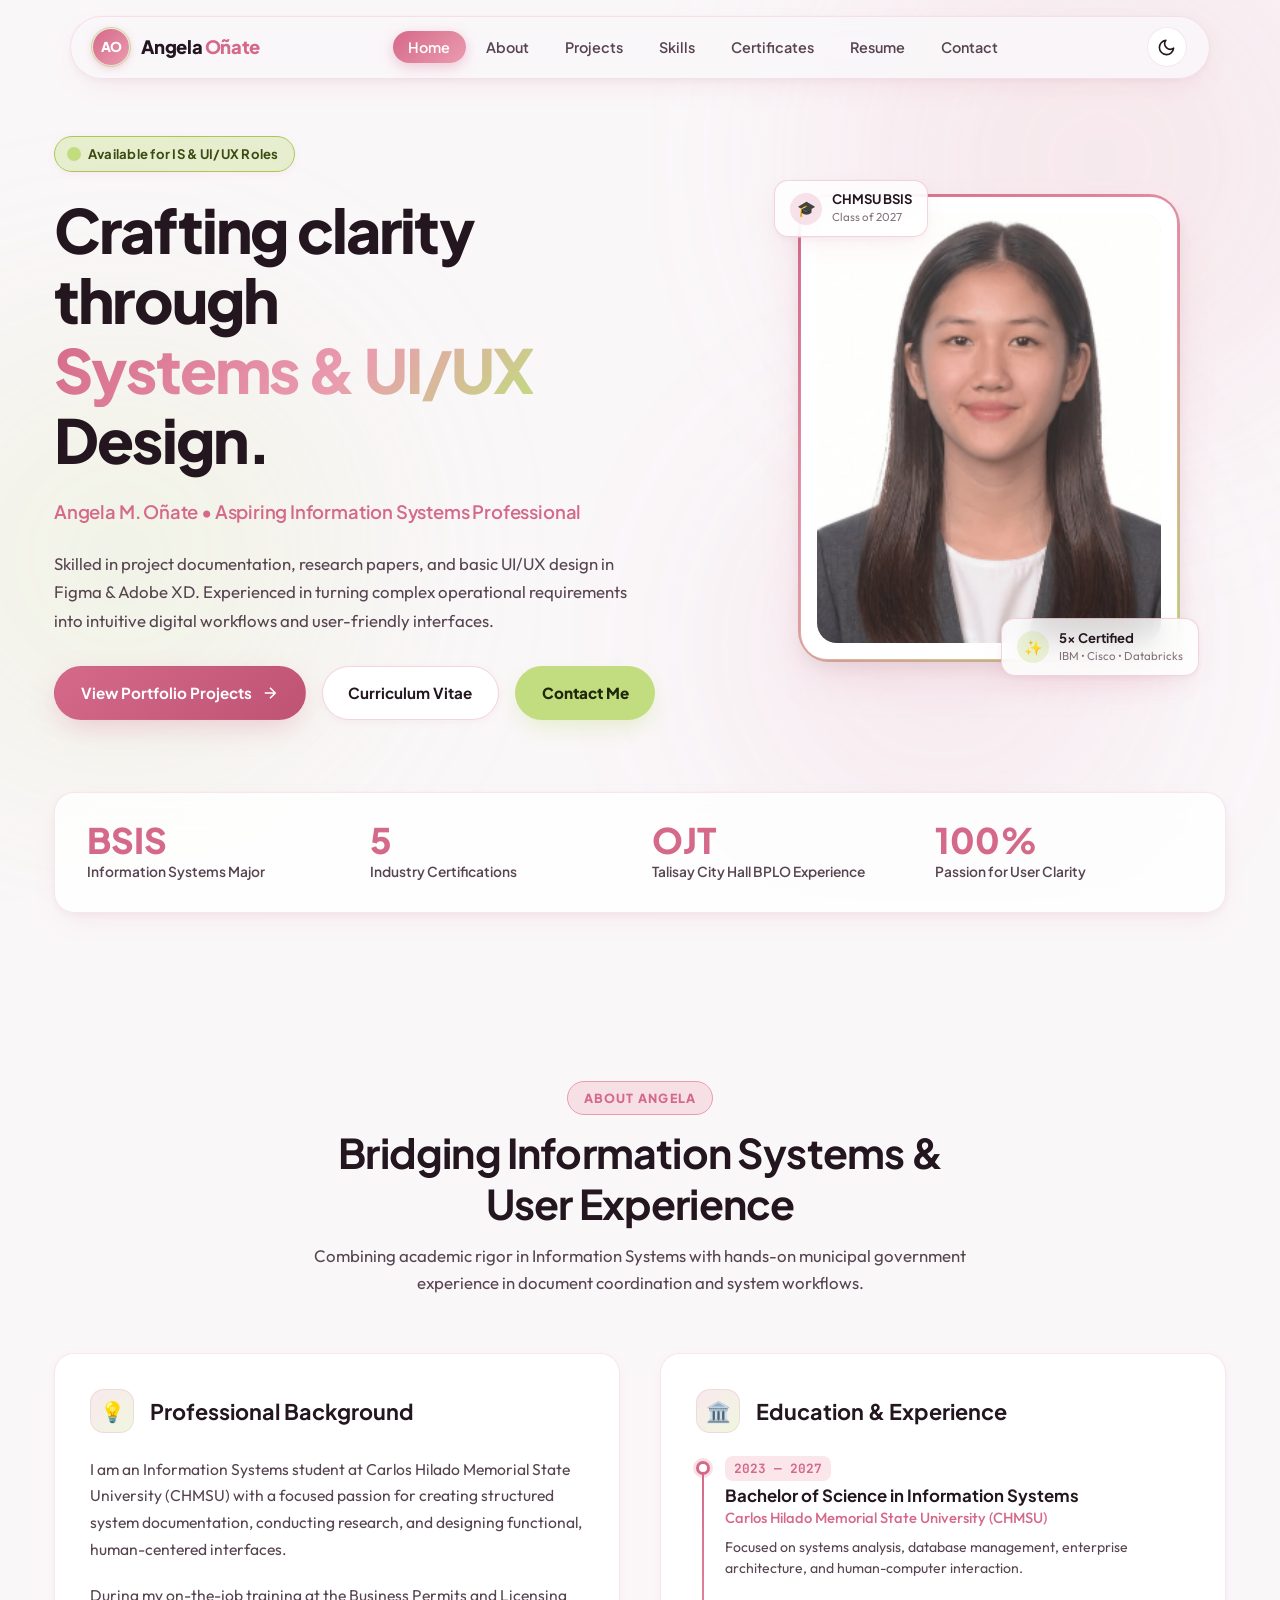
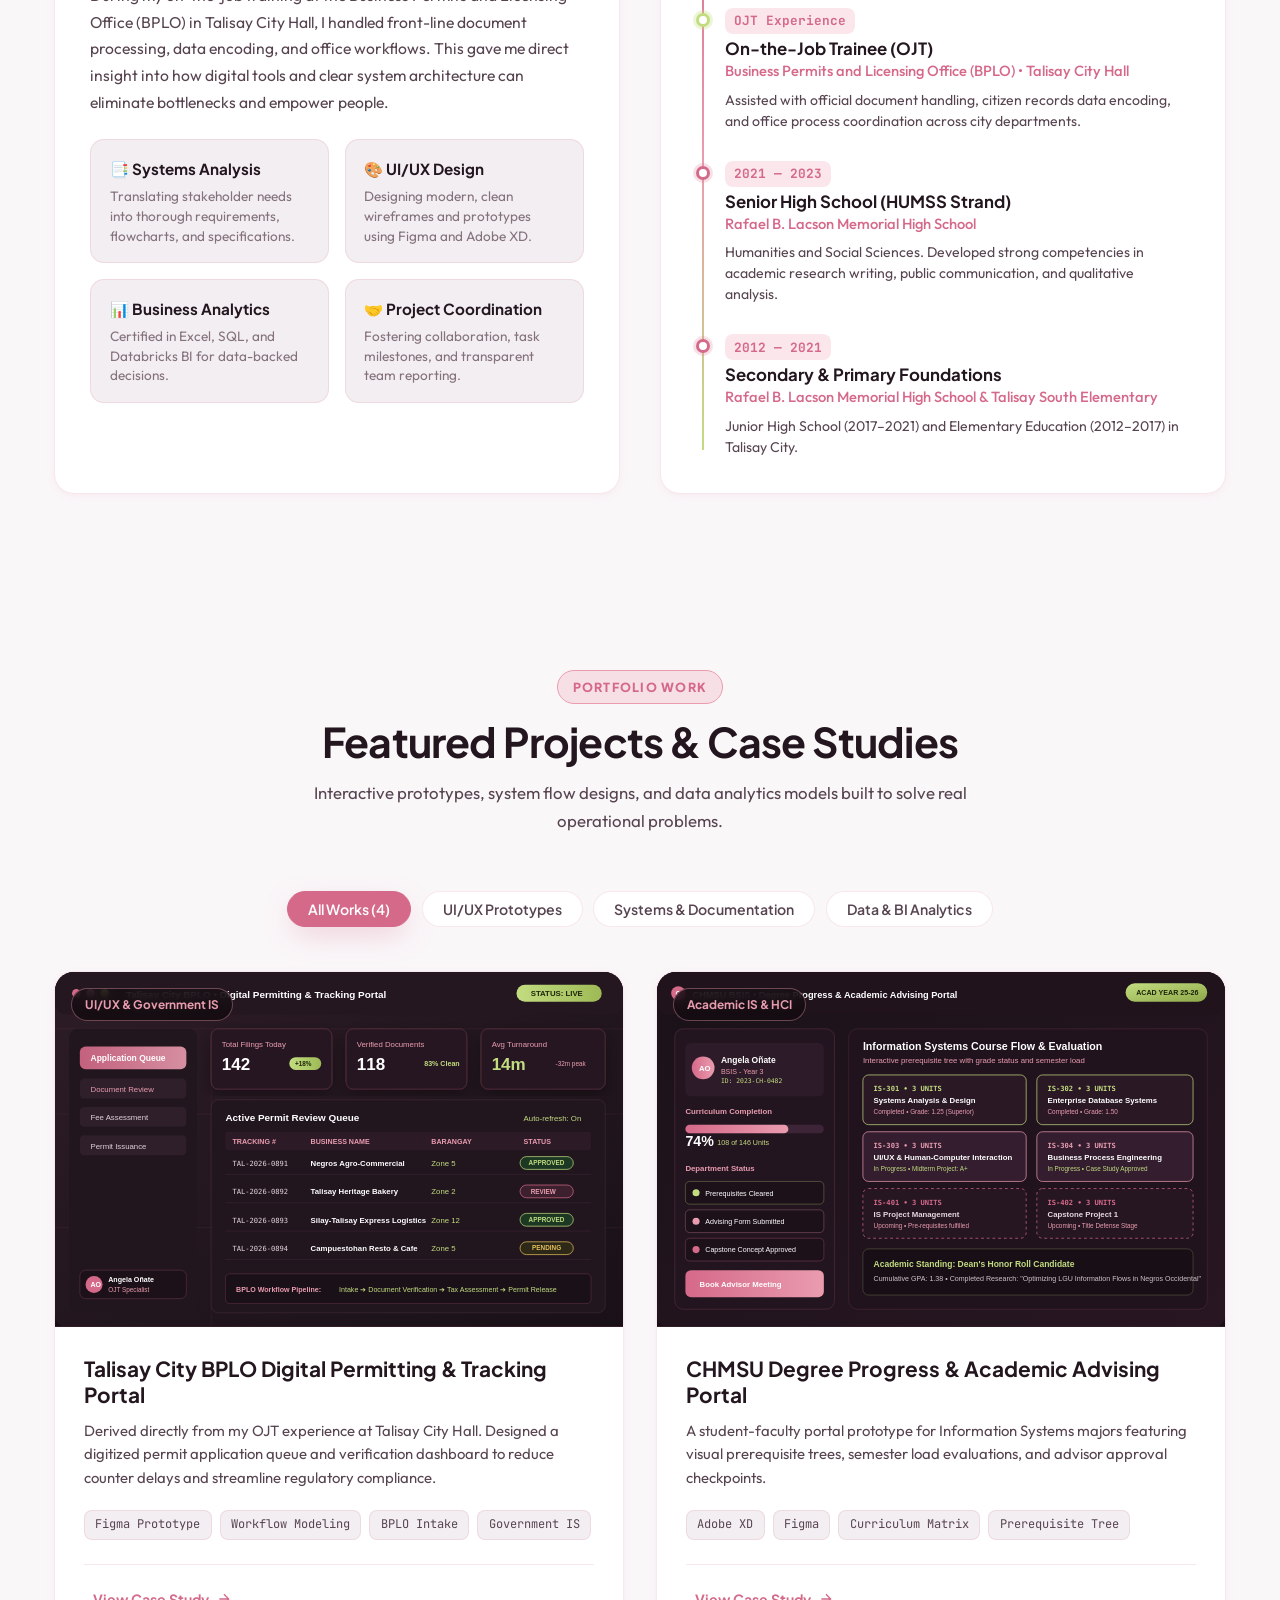
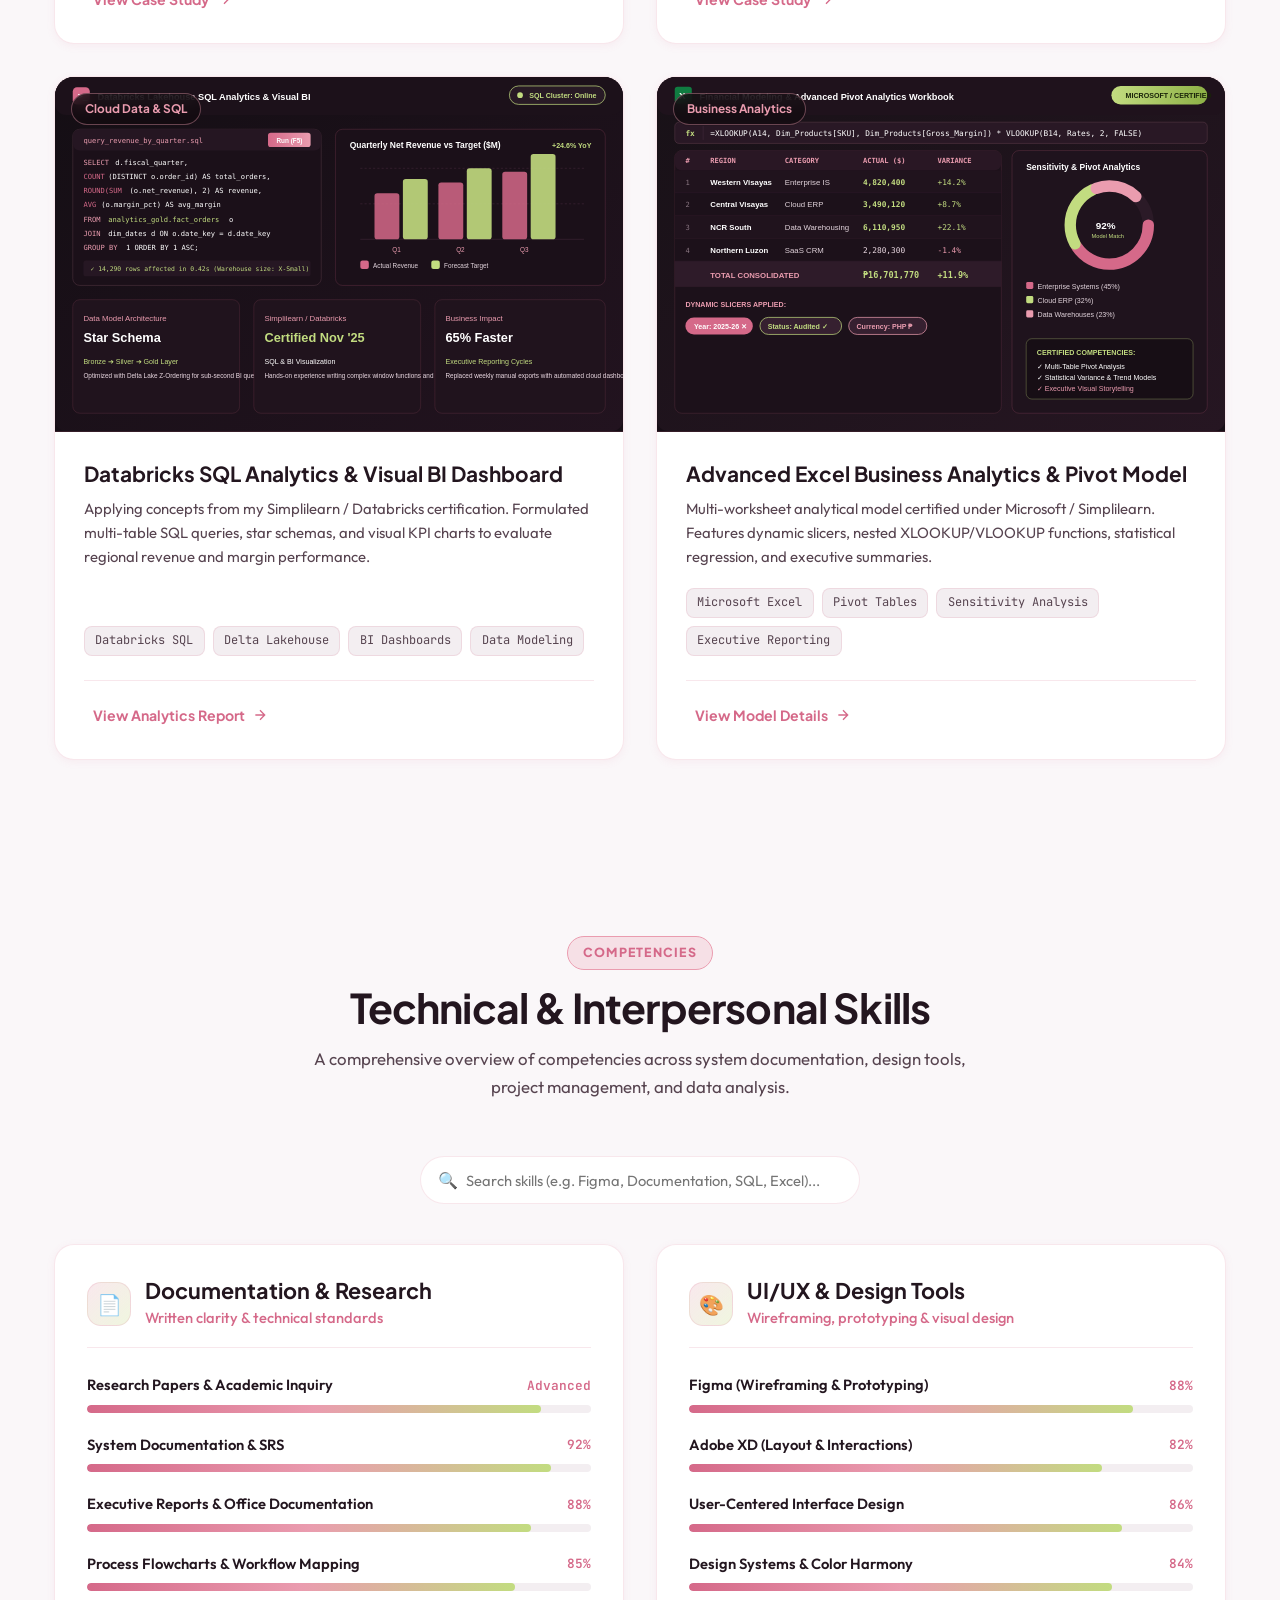
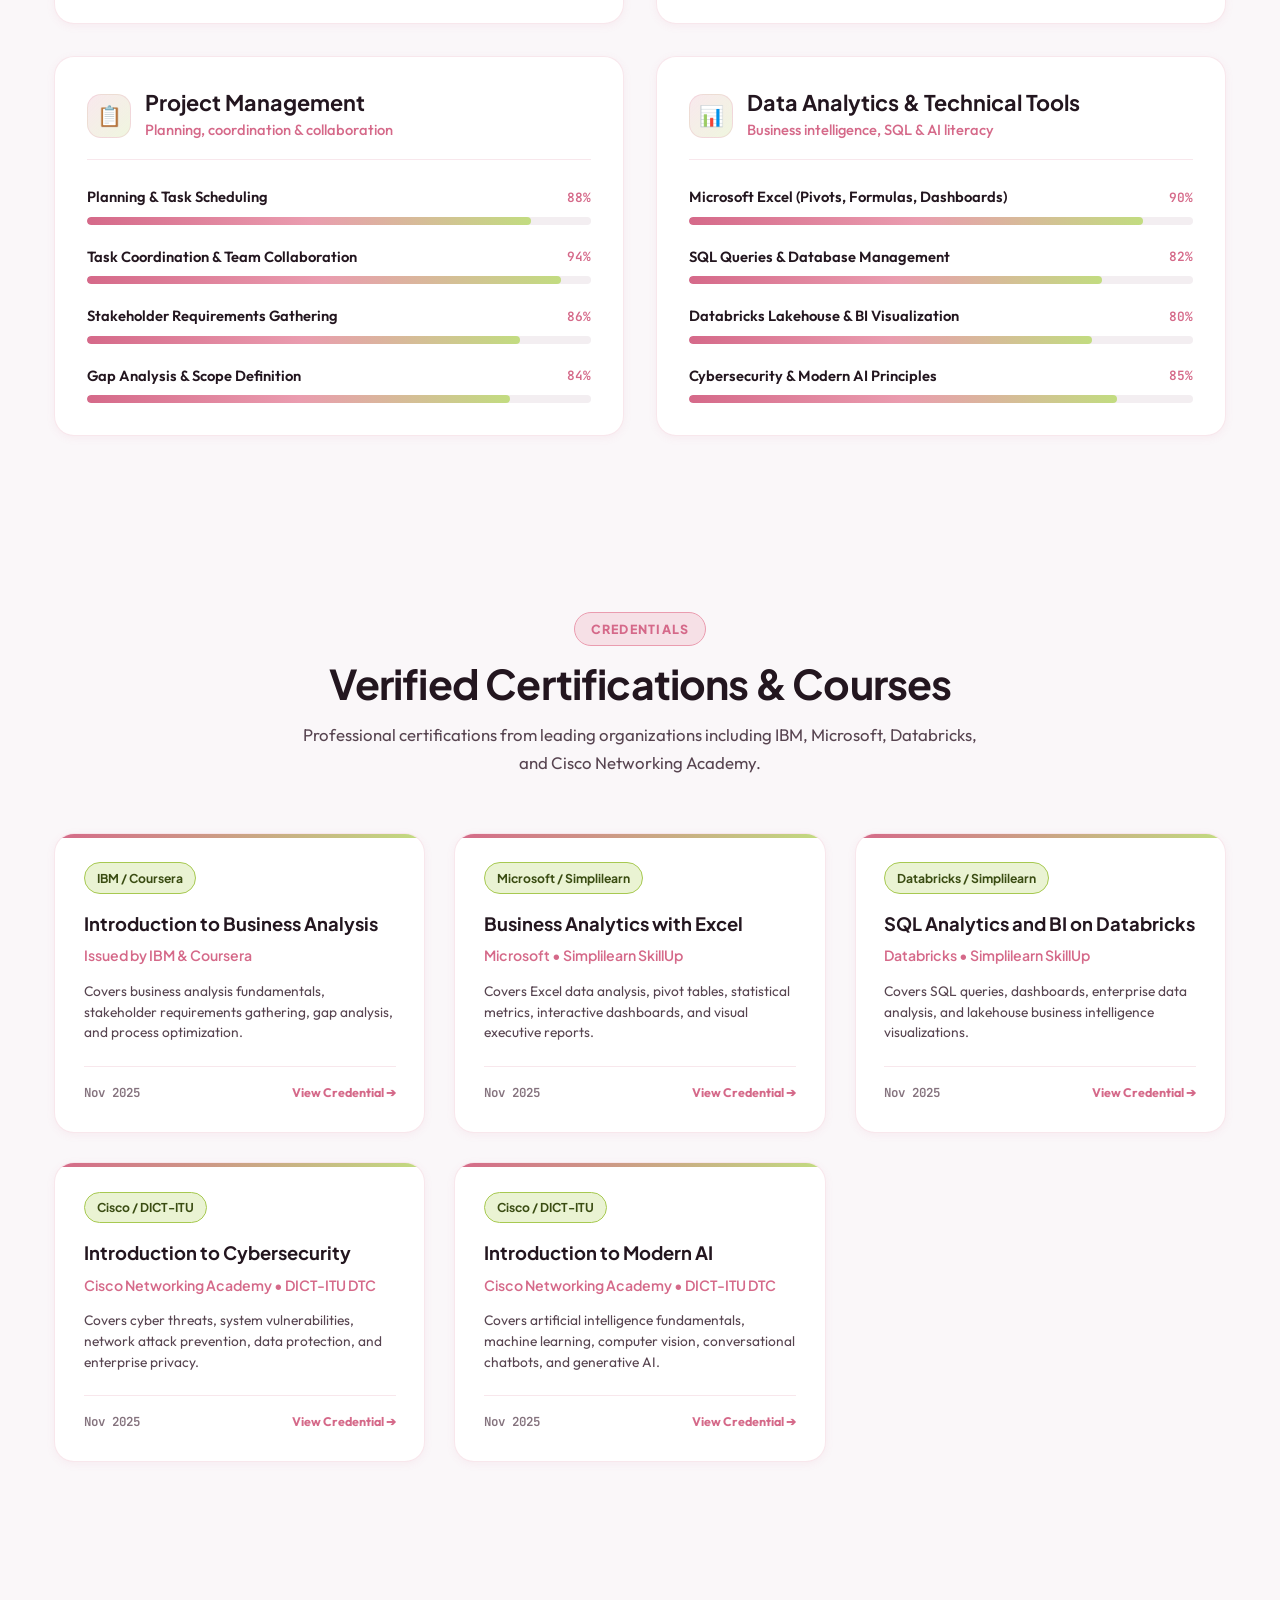
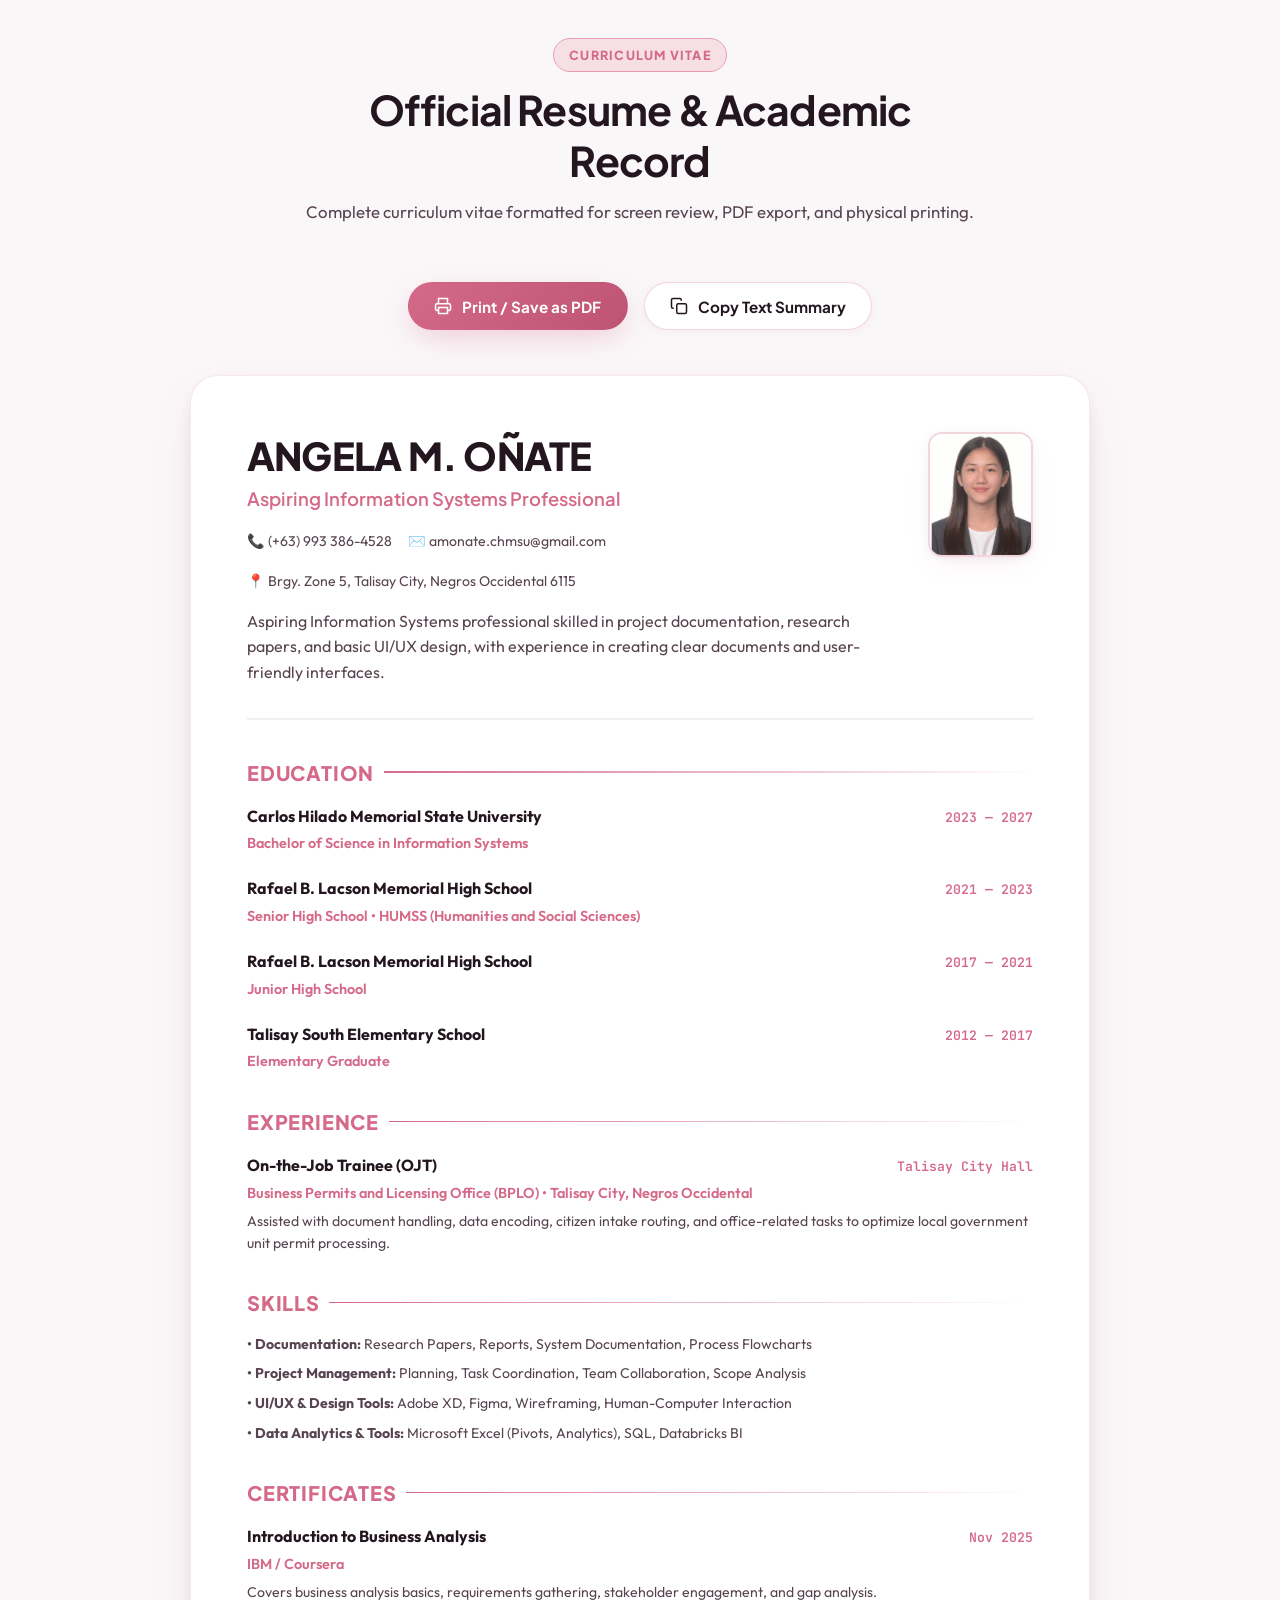
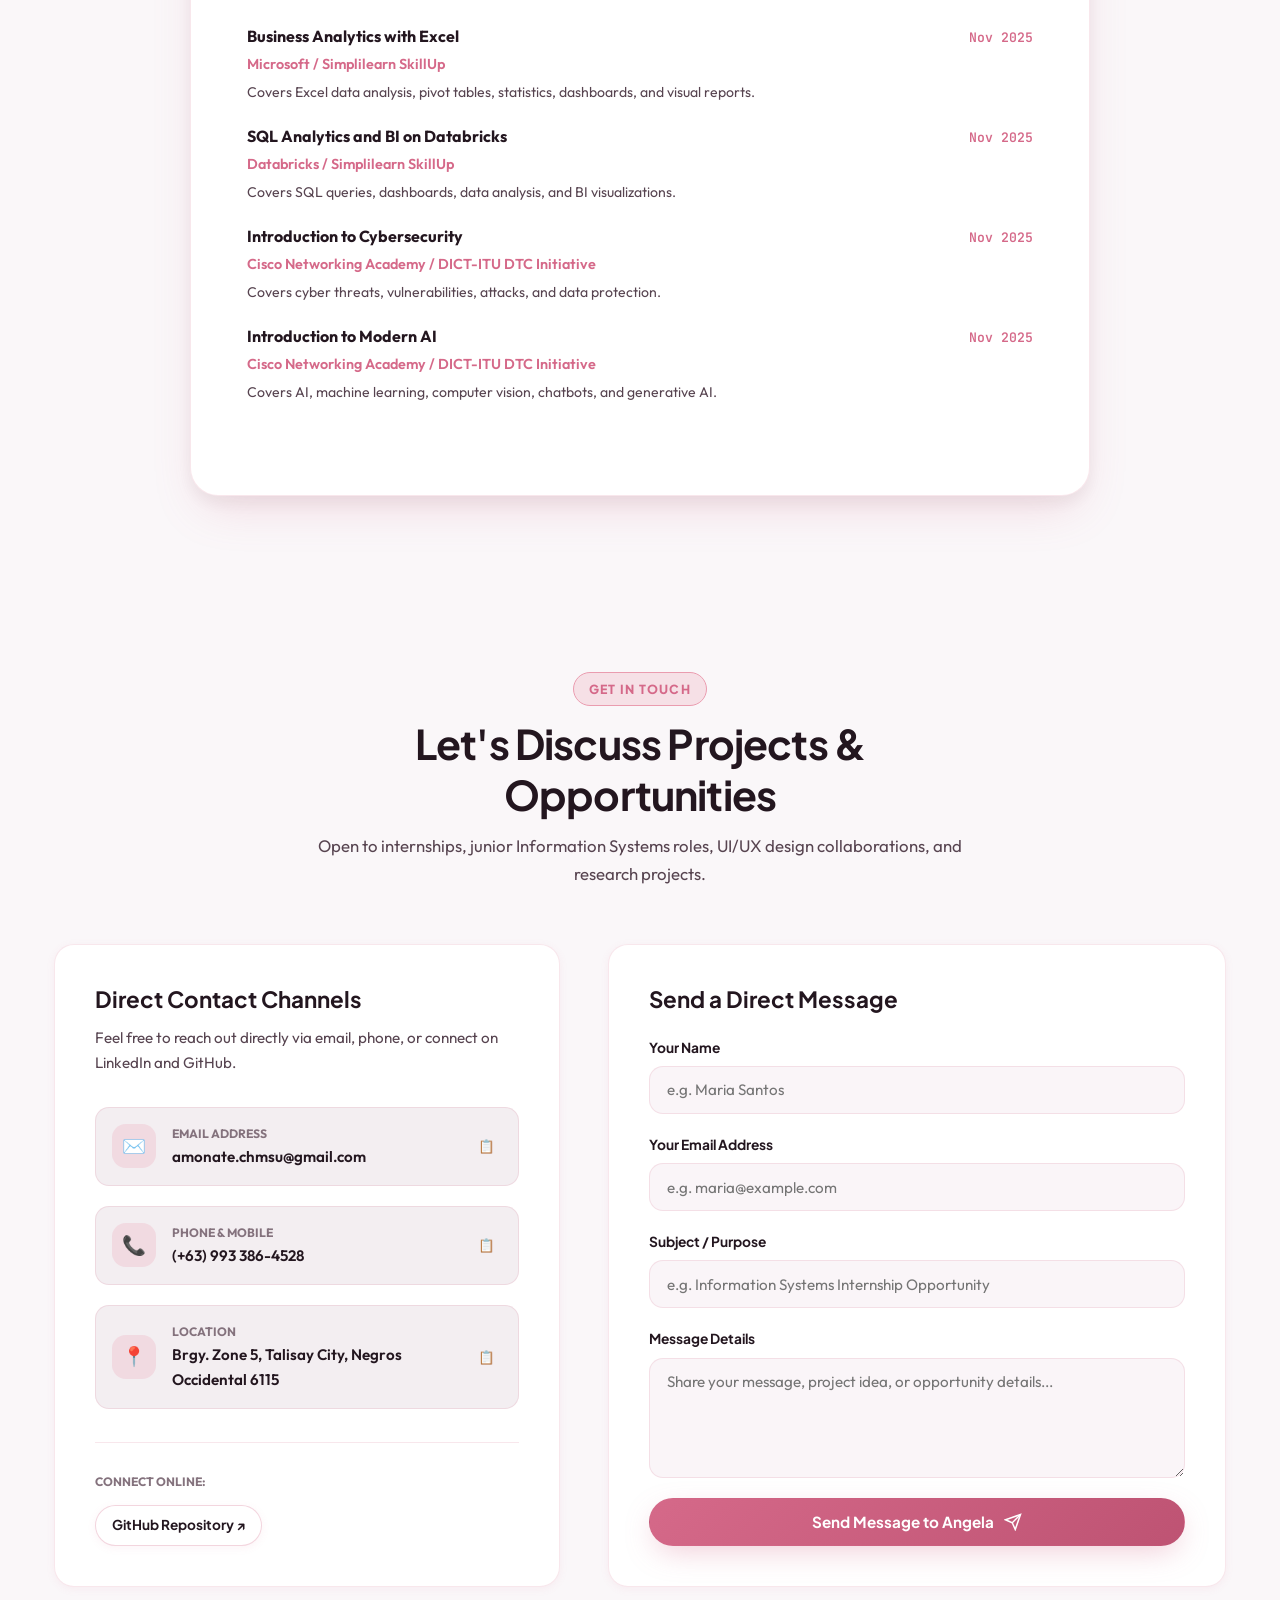
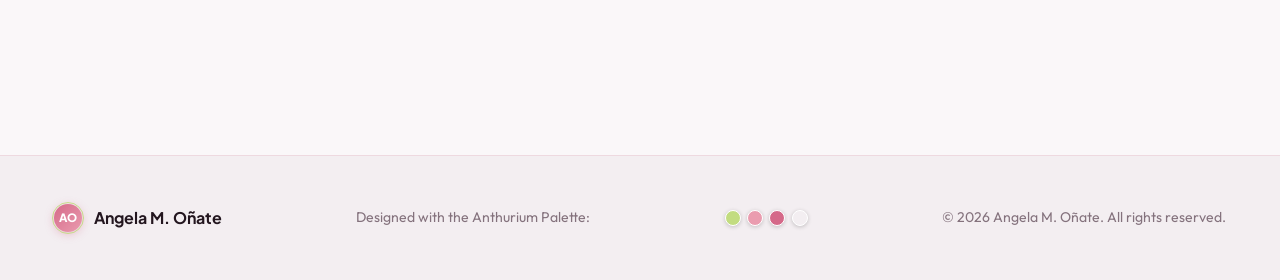
==== index.html @ ee64f6ae "feat: complete interactive web portfolio for Angela M. Oñate with light/dark theme and floral palett" ====
<!DOCTYPE html>
<html lang="en" data-theme="light">
<head>
  <meta charset="UTF-8">
  <meta name="viewport" content="width=device-width, initial-scale=1.0">
  <title>Angela M. Oñate | Information Systems &amp; UI/UX Portfolio</title>
  <meta name="description" content="Portfolio of Angela M. Oñate — Aspiring Information Systems professional skilled in project documentation, research papers, and basic UI/UX design.">
  <meta name="author" content="Angela M. Oñate">
  <meta property="og:title" content="Angela M. Oñate | Information Systems &amp; UI/UX Portfolio">
  <meta property="og:description" content="Explore projects, skills, certifications, and curriculum vitae of Angela M. Oñate.">
  <meta property="og:type" content="website">

  <!-- Favicon -->
  <link rel="icon" type="image/svg+xml" href="data:image/svg+xml,<svg xmlns='http://www.w3.org/2000/svg' viewBox='0 0 100 100'><circle cx='50' cy='50' r='48' fill='%23D56989'/><text x='50' y='64' font-size='42' font-family='sans-serif' font-weight='bold' fill='white' text-anchor='middle'>AO</text></svg>">

  <!-- Core Stylesheet -->
  <link rel="stylesheet" href="styles.css">
</head>
<body>

  <!-- Ambient Backdrop Glows (Aligned with Palette) -->
  <div class="ambient-glow" aria-hidden="true">
    <div class="glow-orb glow-1"></div>
    <div class="glow-orb glow-2"></div>
    <div class="glow-orb glow-3"></div>
  </div>

  <!-- Site Navigation Header -->
  <header class="site-header" id="site-header">
    <div class="nav-container">
      <nav class="nav-bar" aria-label="Main Navigation">
        <!-- Brand Monogram -->
        <a href="#home" class="brand-logo" id="brand-logo" aria-label="Angela Oñate Home">
          <div class="logo-avatar">AO</div>
          <span class="brand-name">Angela <span>Oñate</span></span>
        </a>

        <!-- Desktop Navigation Menu -->
        <ul class="nav-menu" id="nav-menu" role="menubar">
          <li role="none"><a href="#home" class="nav-link active" role="menuitem">Home</a></li>
          <li role="none"><a href="#about" class="nav-link" role="menuitem">About</a></li>
          <li role="none"><a href="#projects" class="nav-link" role="menuitem">Projects</a></li>
          <li role="none"><a href="#skills" class="nav-link" role="menuitem">Skills</a></li>
          <li role="none"><a href="#certificates" class="nav-link" role="menuitem">Certificates</a></li>
          <li role="none"><a href="#resume" class="nav-link" role="menuitem">Resume</a></li>
          <li role="none"><a href="#contact" class="nav-link" role="menuitem">Contact</a></li>
        </ul>

        <!-- Action Items (Theme Switcher + Mobile Toggle) -->
        <div class="header-actions">
          <button class="theme-toggle-btn" id="theme-toggle-btn" type="button" aria-label="Switch between light and dark theme">
            <!-- Sun Icon (for dark mode) -->
            <svg class="theme-icon icon-sun" viewBox="0 0 24 24">
              <circle cx="12" cy="12" r="5"></circle>
              <line x1="12" y1="1" x2="12" y2="3"></line>
              <line x1="12" y1="21" x2="12" y2="23"></line>
              <line x1="4.22" y1="4.22" x2="5.64" y2="5.64"></line>
              <line x1="18.36" y1="18.36" x2="19.78" y2="19.78"></line>
              <line x1="1" y1="12" x2="3" y2="12"></line>
              <line x1="21" y1="12" x2="23" y2="12"></line>
              <line x1="4.22" y1="19.78" x2="5.64" y2="18.36"></line>
              <line x1="18.36" y1="5.64" x2="19.78" y2="4.22"></line>
            </svg>
            <!-- Moon Icon (for light mode) -->
            <svg class="theme-icon icon-moon" viewBox="0 0 24 24">
              <path d="M21 12.79A9 9 0 1 1 11.21 3 7 7 0 0 0 21 12.79z"></path>
            </svg>
          </button>

          <button class="mobile-nav-toggle" id="mobile-nav-toggle" type="button" aria-label="Toggle navigation menu" aria-expanded="false">
            <span class="hamburger-line"></span>
            <span class="hamburger-line"></span>
            <span class="hamburger-line"></span>
          </button>
        </div>
      </nav>
    </div>
  </header>

  <!-- Mobile Navigation Drawer -->
  <div class="mobile-nav-drawer" id="mobile-nav-drawer" aria-hidden="true">
    <div class="mobile-drawer-content">
      <ul class="mobile-nav-links">
        <li><a href="#home" class="mobile-nav-link active">Home</a></li>
        <li><a href="#about" class="mobile-nav-link">About</a></li>
        <li><a href="#projects" class="mobile-nav-link">Projects</a></li>
        <li><a href="#skills" class="mobile-nav-link">Skills</a></li>
        <li><a href="#certificates" class="mobile-nav-link">Certificates</a></li>
        <li><a href="#resume" class="mobile-nav-link">Resume</a></li>
        <li><a href="#contact" class="mobile-nav-link">Contact</a></li>
      </ul>
      <div class="mobile-drawer-footer">
        <a href="#contact" class="btn btn-primary" style="width: 100%;">Let's Connect</a>
      </div>
    </div>
  </div>

  <main>
    <!-- ==================== HOME / HERO SECTION ==================== -->
    <section class="hero-section" id="home">
      <div class="container">
        <div class="hero-grid">
          <!-- Left Content -->
          <div class="hero-content">
            <div class="status-pill">
              <span class="pulse-dot"></span>
              <span>Available for IS &amp; UI/UX Roles</span>
            </div>

            <h1 class="hero-title">
              Crafting clarity through <br>
              <span class="gradient-text">Systems &amp; UI/UX</span> Design.
            </h1>

            <p class="hero-subtitle">
              Angela M. Oñate • Aspiring Information Systems Professional
            </p>

            <p class="hero-description">
              Skilled in project documentation, research papers, and basic UI/UX design in Figma &amp; Adobe XD. Experienced in turning complex operational requirements into intuitive digital workflows and user-friendly interfaces.
            </p>

            <div class="hero-actions">
              <a href="#projects" class="btn btn-primary" id="hero-cta-projects">
                <span>View Portfolio Projects</span>
                <svg width="18" height="18" viewBox="0 0 24 24" fill="none" stroke="currentColor" stroke-width="2"><path d="M5 12h14M12 5l7 7-7 7"/></svg>
              </a>
              <a href="#resume" class="btn btn-secondary" id="hero-cta-resume">
                <span>Curriculum Vitae</span>
              </a>
              <a href="#contact" class="btn btn-stem" id="hero-cta-contact">
                <span>Contact Me</span>
              </a>
            </div>
          </div>

          <!-- Right Portrait Presentation -->
          <div class="hero-visual">
            <div class="portrait-wrapper" id="portrait-wrapper">
              <div class="portrait-card">
                <div class="portrait-img-box">
                  <img src="assets/angela-photo.png" alt="Angela M. Oñate - Professional Portrait" class="portrait-img" loading="eager" width="248" height="298">
                </div>
              </div>

              <!-- Floating Context Badges -->
              <div class="float-badge badge-top-left">
                <div class="badge-icon icon-bg-orchid">🎓</div>
                <div class="badge-text-group">
                  <span class="badge-title">CHMSU BSIS</span>
                  <span class="badge-subtitle">Class of 2027</span>
                </div>
              </div>

              <div class="float-badge badge-bottom-right">
                <div class="badge-icon icon-bg-stem">✨</div>
                <div class="badge-text-group">
                  <span class="badge-title">5x Certified</span>
                  <span class="badge-subtitle">IBM • Cisco • Databricks</span>
                </div>
              </div>
            </div>
          </div>
        </div>

        <!-- Metric Highlight Bar -->
        <div class="metric-bar">
          <div class="metric-item">
            <span class="metric-number">BSIS</span>
            <span class="metric-label">Information Systems Major</span>
          </div>
          <div class="metric-item">
            <span class="metric-number">5</span>
            <span class="metric-label">Industry Certifications</span>
          </div>
          <div class="metric-item">
            <span class="metric-number">OJT</span>
            <span class="metric-label">Talisay City Hall BPLO Experience</span>
          </div>
          <div class="metric-item">
            <span class="metric-number">100%</span>
            <span class="metric-label">Passion for User Clarity</span>
          </div>
        </div>
      </div>
    </section>

    <!-- ==================== ABOUT SECTION ==================== -->
    <section class="section" id="about">
      <div class="container">
        <div class="section-header">
          <span class="section-tag">About Angela</span>
          <h2 class="section-title">Bridging Information Systems &amp; User Experience</h2>
          <p class="section-desc">
            Combining academic rigor in Information Systems with hands-on municipal government experience in document coordination and system workflows.
          </p>
        </div>

        <div class="about-grid">
          <!-- Story & Core Philosophy -->
          <article class="about-card">
            <div class="card-heading-group">
              <div class="card-icon-box">💡</div>
              <h3 class="card-title">Professional Background</h3>
            </div>
            <p class="about-text">
              I am an Information Systems student at Carlos Hilado Memorial State University (CHMSU) with a focused passion for creating structured system documentation, conducting research, and designing functional, human-centered interfaces.
            </p>
            <p class="about-text">
              During my on-the-job training at the Business Permits and Licensing Office (BPLO) in Talisay City Hall, I handled front-line document processing, data encoding, and office workflows. This gave me direct insight into how digital tools and clear system architecture can eliminate bottlenecks and empower people.
            </p>

            <div class="about-pillars">
              <div class="pillar-box">
                <div class="pillar-title">📑 Systems Analysis</div>
                <div class="pillar-desc">Translating stakeholder needs into thorough requirements, flowcharts, and specifications.</div>
              </div>
              <div class="pillar-box">
                <div class="pillar-title">🎨 UI/UX Design</div>
                <div class="pillar-desc">Designing modern, clean wireframes and prototypes using Figma and Adobe XD.</div>
              </div>
              <div class="pillar-box">
                <div class="pillar-title">📊 Business Analytics</div>
                <div class="pillar-desc">Certified in Excel, SQL, and Databricks BI for data-backed decisions.</div>
              </div>
              <div class="pillar-box">
                <div class="pillar-title">🤝 Project Coordination</div>
                <div class="pillar-desc">Fostering collaboration, task milestones, and transparent team reporting.</div>
              </div>
            </div>
          </article>

          <!-- Education & Experience Timeline -->
          <article class="about-card">
            <div class="card-heading-group">
              <div class="card-icon-box">🏛️</div>
              <h3 class="card-title">Education &amp; Experience</h3>
            </div>

            <div class="timeline">
              <!-- College -->
              <div class="timeline-item">
                <div class="timeline-dot"></div>
                <div class="timeline-meta">
                  <span class="timeline-year">2023 — 2027</span>
                </div>
                <h4 class="timeline-title">Bachelor of Science in Information Systems</h4>
                <div class="timeline-subtitle">Carlos Hilado Memorial State University (CHMSU)</div>
                <p class="timeline-desc">
                  Focused on systems analysis, database management, enterprise architecture, and human-computer interaction.
                </p>
              </div>

              <!-- Experience -->
              <div class="timeline-item">
                <div class="timeline-dot stem-dot"></div>
                <div class="timeline-meta">
                  <span class="timeline-year">OJT Experience</span>
                </div>
                <h4 class="timeline-title">On-the-Job Trainee (OJT)</h4>
                <div class="timeline-subtitle">Business Permits and Licensing Office (BPLO) • Talisay City Hall</div>
                <p class="timeline-desc">
                  Assisted with official document handling, citizen records data encoding, and office process coordination across city departments.
                </p>
              </div>

              <!-- Senior High -->
              <div class="timeline-item">
                <div class="timeline-dot"></div>
                <div class="timeline-meta">
                  <span class="timeline-year">2021 — 2023</span>
                </div>
                <h4 class="timeline-title">Senior High School (HUMSS Strand)</h4>
                <div class="timeline-subtitle">Rafael B. Lacson Memorial High School</div>
                <p class="timeline-desc">
                  Humanities and Social Sciences. Developed strong competencies in academic research writing, public communication, and qualitative analysis.
                </p>
              </div>

              <!-- Junior High & Elementary -->
              <div class="timeline-item">
                <div class="timeline-dot"></div>
                <div class="timeline-meta">
                  <span class="timeline-year">2012 — 2021</span>
                </div>
                <h4 class="timeline-title">Secondary &amp; Primary Foundations</h4>
                <div class="timeline-subtitle">Rafael B. Lacson Memorial High School &amp; Talisay South Elementary</div>
                <p class="timeline-desc">
                  Junior High School (2017–2021) and Elementary Education (2012–2017) in Talisay City.
                </p>
              </div>
            </div>
          </article>
        </div>
      </div>
    </section>

    <!-- ==================== PROJECTS SECTION ==================== -->
    <section class="section" id="projects">
      <div class="container">
        <div class="section-header">
          <span class="section-tag">Portfolio Work</span>
          <h2 class="section-title">Featured Projects &amp; Case Studies</h2>
          <p class="section-desc">
            Interactive prototypes, system flow designs, and data analytics models built to solve real operational problems.
          </p>
        </div>

        <!-- Filter Bar -->
        <div class="projects-filter-bar" role="tablist">
          <button class="filter-btn active" data-filter="all" role="tab" aria-selected="true">All Works (4)</button>
          <button class="filter-btn" data-filter="uiux" role="tab" aria-selected="false">UI/UX Prototypes</button>
          <button class="filter-btn" data-filter="documentation" role="tab" aria-selected="false">Systems &amp; Documentation</button>
          <button class="filter-btn" data-filter="analytics" role="tab" aria-selected="false">Data &amp; BI Analytics</button>
        </div>

        <!-- Projects Grid -->
        <div class="projects-grid" id="projects-grid">
          <!-- Project 1: BPLO Portal -->
          <article class="project-card" data-category="uiux documentation">
            <div class="project-preview">
              <img src="assets/project-bplo.svg" alt="Talisay City BPLO Permitting Portal Interface" loading="lazy">
              <span class="project-category-badge">UI/UX &amp; Government IS</span>
            </div>
            <div class="project-content">
              <h3 class="project-title">Talisay City BPLO Digital Permitting &amp; Tracking Portal</h3>
              <p class="project-desc">
                Derived directly from my OJT experience at Talisay City Hall. Designed a digitized permit application queue and verification dashboard to reduce counter delays and streamline regulatory compliance.
              </p>
              <div class="project-tags">
                <span class="project-tag">Figma Prototype</span>
                <span class="project-tag">Workflow Modeling</span>
                <span class="project-tag">BPLO Intake</span>
                <span class="project-tag">Government IS</span>
              </div>
              <div class="project-footer">
                <button class="project-link-btn" data-modal="bplo-details">
                  <span>View Case Study</span>
                  <svg width="16" height="16" viewBox="0 0 24 24" fill="none" stroke="currentColor" stroke-width="2"><path d="M5 12h14M12 5l7 7-7 7"/></svg>
                </button>
              </div>
            </div>
          </article>

          <!-- Project 2: CHMSU Advising Portal -->
          <article class="project-card" data-category="uiux documentation">
            <div class="project-preview">
              <img src="assets/project-chmsu.svg" alt="CHMSU Academic Advising & Course Tracker" loading="lazy">
              <span class="project-category-badge">Academic IS &amp; HCI</span>
            </div>
            <div class="project-content">
              <h3 class="project-title">CHMSU Degree Progress &amp; Academic Advising Portal</h3>
              <p class="project-desc">
                A student-faculty portal prototype for Information Systems majors featuring visual prerequisite trees, semester load evaluations, and advisor approval checkpoints.
              </p>
              <div class="project-tags">
                <span class="project-tag">Adobe XD</span>
                <span class="project-tag">Figma</span>
                <span class="project-tag">Curriculum Matrix</span>
                <span class="project-tag">Prerequisite Tree</span>
              </div>
              <div class="project-footer">
                <button class="project-link-btn" data-modal="chmsu-details">
                  <span>View Case Study</span>
                  <svg width="16" height="16" viewBox="0 0 24 24" fill="none" stroke="currentColor" stroke-width="2"><path d="M5 12h14M12 5l7 7-7 7"/></svg>
                </button>
              </div>
            </div>
          </article>

          <!-- Project 3: Databricks BI Dashboard -->
          <article class="project-card" data-category="analytics">
            <div class="project-preview">
              <img src="assets/project-databricks.svg" alt="Databricks Lakehouse SQL Analytics & Visual BI" loading="lazy">
              <span class="project-category-badge">Cloud Data &amp; SQL</span>
            </div>
            <div class="project-content">
              <h3 class="project-title">Databricks SQL Analytics &amp; Visual BI Dashboard</h3>
              <p class="project-desc">
                Applying concepts from my Simplilearn / Databricks certification. Formulated multi-table SQL queries, star schemas, and visual KPI charts to evaluate regional revenue and margin performance.
              </p>
              <div class="project-tags">
                <span class="project-tag">Databricks SQL</span>
                <span class="project-tag">Delta Lakehouse</span>
                <span class="project-tag">BI Dashboards</span>
                <span class="project-tag">Data Modeling</span>
              </div>
              <div class="project-footer">
                <button class="project-link-btn" data-modal="databricks-details">
                  <span>View Analytics Report</span>
                  <svg width="16" height="16" viewBox="0 0 24 24" fill="none" stroke="currentColor" stroke-width="2"><path d="M5 12h14M12 5l7 7-7 7"/></svg>
                </button>
              </div>
            </div>
          </article>

          <!-- Project 4: Microsoft Excel Business Analytics -->
          <article class="project-card" data-category="analytics documentation">
            <div class="project-preview">
              <img src="assets/project-excel.svg" alt="Microsoft Excel Business Analytics & Reporting Model" loading="lazy">
              <span class="project-category-badge">Business Analytics</span>
            </div>
            <div class="project-content">
              <h3 class="project-title">Advanced Excel Business Analytics &amp; Pivot Model</h3>
              <p class="project-desc">
                Multi-worksheet analytical model certified under Microsoft / Simplilearn. Features dynamic slicers, nested XLOOKUP/VLOOKUP functions, statistical regression, and executive summaries.
              </p>
              <div class="project-tags">
                <span class="project-tag">Microsoft Excel</span>
                <span class="project-tag">Pivot Tables</span>
                <span class="project-tag">Sensitivity Analysis</span>
                <span class="project-tag">Executive Reporting</span>
              </div>
              <div class="project-footer">
                <button class="project-link-btn" data-modal="excel-details">
                  <span>View Model Details</span>
                  <svg width="16" height="16" viewBox="0 0 24 24" fill="none" stroke="currentColor" stroke-width="2"><path d="M5 12h14M12 5l7 7-7 7"/></svg>
                </button>
              </div>
            </div>
          </article>
        </div>
      </div>
    </section>

    <!-- ==================== SKILLS SECTION ==================== -->
    <section class="section" id="skills">
      <div class="container">
        <div class="section-header">
          <span class="section-tag">Competencies</span>
          <h2 class="section-title">Technical &amp; Interpersonal Skills</h2>
          <p class="section-desc">
            A comprehensive overview of competencies across system documentation, design tools, project management, and data analysis.
          </p>
        </div>

        <!-- Live Search Input -->
        <div class="skills-search-wrapper">
          <span class="search-icon-pos" aria-hidden="true">🔍</span>
          <input type="text" id="skills-search-input" class="skills-search-input" placeholder="Search skills (e.g. Figma, Documentation, SQL, Excel)..." aria-label="Search skills">
        </div>

        <div class="skills-grid" id="skills-grid">
          <!-- Category 1: Documentation & Research -->
          <article class="skill-category-card" data-skill-group="documentation">
            <div class="skill-category-header">
              <div class="card-icon-box">📄</div>
              <div>
                <h3 class="card-title">Documentation &amp; Research</h3>
                <span class="timeline-subtitle">Written clarity &amp; technical standards</span>
              </div>
            </div>
            <div class="skill-items-list">
              <div class="skill-item" data-skill-name="Research Papers & Academic Inquiry">
                <div class="skill-label-group">
                  <span>Research Papers &amp; Academic Inquiry</span>
                  <span class="skill-score">Advanced</span>
                </div>
                <div class="skill-bar-track"><div class="skill-bar-fill" style="width: 90%;"></div></div>
              </div>
              <div class="skill-item" data-skill-name="System Documentation & SRS">
                <div class="skill-label-group">
                  <span>System Documentation &amp; SRS</span>
                  <span class="skill-score">92%</span>
                </div>
                <div class="skill-bar-track"><div class="skill-bar-fill" style="width: 92%;"></div></div>
              </div>
              <div class="skill-item" data-skill-name="Executive Reports & Office Documentation">
                <div class="skill-label-group">
                  <span>Executive Reports &amp; Office Documentation</span>
                  <span class="skill-score">88%</span>
                </div>
                <div class="skill-bar-track"><div class="skill-bar-fill" style="width: 88%;"></div></div>
              </div>
              <div class="skill-item" data-skill-name="Process Flowcharts & Workflow Mapping">
                <div class="skill-label-group">
                  <span>Process Flowcharts &amp; Workflow Mapping</span>
                  <span class="skill-score">85%</span>
                </div>
                <div class="skill-bar-track"><div class="skill-bar-fill" style="width: 85%;"></div></div>
              </div>
            </div>
          </article>

          <!-- Category 2: UI/UX & Design Tools -->
          <article class="skill-category-card" data-skill-group="uiux">
            <div class="skill-category-header">
              <div class="card-icon-box">🎨</div>
              <div>
                <h3 class="card-title">UI/UX &amp; Design Tools</h3>
                <span class="timeline-subtitle">Wireframing, prototyping &amp; visual design</span>
              </div>
            </div>
            <div class="skill-items-list">
              <div class="skill-item" data-skill-name="Figma (Wireframing & Prototyping)">
                <div class="skill-label-group">
                  <span>Figma (Wireframing &amp; Prototyping)</span>
                  <span class="skill-score">88%</span>
                </div>
                <div class="skill-bar-track"><div class="skill-bar-fill" style="width: 88%;"></div></div>
              </div>
              <div class="skill-item" data-skill-name="Adobe XD (Layout & Interactions)">
                <div class="skill-label-group">
                  <span>Adobe XD (Layout &amp; Interactions)</span>
                  <span class="skill-score">82%</span>
                </div>
                <div class="skill-bar-track"><div class="skill-bar-fill" style="width: 82%;"></div></div>
              </div>
              <div class="skill-item" data-skill-name="User-Centered Interface Design">
                <div class="skill-label-group">
                  <span>User-Centered Interface Design</span>
                  <span class="skill-score">86%</span>
                </div>
                <div class="skill-bar-track"><div class="skill-bar-fill" style="width: 86%;"></div></div>
              </div>
              <div class="skill-item" data-skill-name="Design Systems & Color Harmony">
                <div class="skill-label-group">
                  <span>Design Systems &amp; Color Harmony</span>
                  <span class="skill-score">84%</span>
                </div>
                <div class="skill-bar-track"><div class="skill-bar-fill" style="width: 84%;"></div></div>
              </div>
            </div>
          </article>

          <!-- Category 3: Project Management -->
          <article class="skill-category-card" data-skill-group="management">
            <div class="skill-category-header">
              <div class="card-icon-box">📋</div>
              <div>
                <h3 class="card-title">Project Management</h3>
                <span class="timeline-subtitle">Planning, coordination &amp; collaboration</span>
              </div>
            </div>
            <div class="skill-items-list">
              <div class="skill-item" data-skill-name="Planning & Task Scheduling">
                <div class="skill-label-group">
                  <span>Planning &amp; Task Scheduling</span>
                  <span class="skill-score">88%</span>
                </div>
                <div class="skill-bar-track"><div class="skill-bar-fill" style="width: 88%;"></div></div>
              </div>
              <div class="skill-item" data-skill-name="Task Coordination & Team Collaboration">
                <div class="skill-label-group">
                  <span>Task Coordination &amp; Team Collaboration</span>
                  <span class="skill-score">94%</span>
                </div>
                <div class="skill-bar-track"><div class="skill-bar-fill" style="width: 94%;"></div></div>
              </div>
              <div class="skill-item" data-skill-name="Stakeholder Requirements Gathering">
                <div class="skill-label-group">
                  <span>Stakeholder Requirements Gathering</span>
                  <span class="skill-score">86%</span>
                </div>
                <div class="skill-bar-track"><div class="skill-bar-fill" style="width: 86%;"></div></div>
              </div>
              <div class="skill-item" data-skill-name="Gap Analysis & Scope Definition">
                <div class="skill-label-group">
                  <span>Gap Analysis &amp; Scope Definition</span>
                  <span class="skill-score">84%</span>
                </div>
                <div class="skill-bar-track"><div class="skill-bar-fill" style="width: 84%;"></div></div>
              </div>
            </div>
          </article>

          <!-- Category 4: Analytics & Technical Tools -->
          <article class="skill-category-card" data-skill-group="analytics">
            <div class="skill-category-header">
              <div class="card-icon-box">📊</div>
              <div>
                <h3 class="card-title">Data Analytics &amp; Technical Tools</h3>
                <span class="timeline-subtitle">Business intelligence, SQL &amp; AI literacy</span>
              </div>
            </div>
            <div class="skill-items-list">
              <div class="skill-item" data-skill-name="Microsoft Excel (Pivots, Formulas, Dashboards)">
                <div class="skill-label-group">
                  <span>Microsoft Excel (Pivots, Formulas, Dashboards)</span>
                  <span class="skill-score">90%</span>
                </div>
                <div class="skill-bar-track"><div class="skill-bar-fill" style="width: 90%;"></div></div>
              </div>
              <div class="skill-item" data-skill-name="SQL Queries & Database Management">
                <div class="skill-label-group">
                  <span>SQL Queries &amp; Database Management</span>
                  <span class="skill-score">82%</span>
                </div>
                <div class="skill-bar-track"><div class="skill-bar-fill" style="width: 82%;"></div></div>
              </div>
              <div class="skill-item" data-skill-name="Databricks Lakehouse & BI Visualization">
                <div class="skill-label-group">
                  <span>Databricks Lakehouse &amp; BI Visualization</span>
                  <span class="skill-score">80%</span>
                </div>
                <div class="skill-bar-track"><div class="skill-bar-fill" style="width: 80%;"></div></div>
              </div>
              <div class="skill-item" data-skill-name="Cybersecurity & Modern AI Principles">
                <div class="skill-label-group">
                  <span>Cybersecurity &amp; Modern AI Principles</span>
                  <span class="skill-score">85%</span>
                </div>
                <div class="skill-bar-track"><div class="skill-bar-fill" style="width: 85%;"></div></div>
              </div>
            </div>
          </article>
        </div>
      </div>
    </section>

    <!-- ==================== CERTIFICATES SECTION ==================== -->
    <section class="section" id="certificates">
      <div class="container">
        <div class="section-header">
          <span class="section-tag">Credentials</span>
          <h2 class="section-title">Verified Certifications &amp; Courses</h2>
          <p class="section-desc">
            Professional certifications from leading organizations including IBM, Microsoft, Databricks, and Cisco Networking Academy.
          </p>
        </div>

        <div class="certs-grid">
          <!-- Cert 1: IBM Coursera -->
          <article class="cert-card" data-cert="ibm-ba">
            <div>
              <span class="cert-issuer-badge">IBM / Coursera</span>
              <h3 class="cert-title">Introduction to Business Analysis</h3>
              <div class="cert-org">Issued by IBM &amp; Coursera</div>
              <p class="cert-desc">
                Covers business analysis fundamentals, stakeholder requirements gathering, gap analysis, and process optimization.
              </p>
            </div>
            <div class="cert-meta">
              <span class="cert-date">Nov 2025</span>
              <span class="cert-view-action">View Credential ➔</span>
            </div>
          </article>

          <!-- Cert 2: Microsoft Excel -->
          <article class="cert-card" data-cert="ms-excel">
            <div>
              <span class="cert-issuer-badge">Microsoft / Simplilearn</span>
              <h3 class="cert-title">Business Analytics with Excel</h3>
              <div class="cert-org">Microsoft • Simplilearn SkillUp</div>
              <p class="cert-desc">
                Covers Excel data analysis, pivot tables, statistical metrics, interactive dashboards, and visual executive reports.
              </p>
            </div>
            <div class="cert-meta">
              <span class="cert-date">Nov 2025</span>
              <span class="cert-view-action">View Credential ➔</span>
            </div>
          </article>

          <!-- Cert 3: Databricks -->
          <article class="cert-card" data-cert="databricks-sql">
            <div>
              <span class="cert-issuer-badge">Databricks / Simplilearn</span>
              <h3 class="cert-title">SQL Analytics and BI on Databricks</h3>
              <div class="cert-org">Databricks • Simplilearn SkillUp</div>
              <p class="cert-desc">
                Covers SQL queries, dashboards, enterprise data analysis, and lakehouse business intelligence visualizations.
              </p>
            </div>
            <div class="cert-meta">
              <span class="cert-date">Nov 2025</span>
              <span class="cert-view-action">View Credential ➔</span>
            </div>
          </article>

          <!-- Cert 4: Cisco Cybersecurity -->
          <article class="cert-card" data-cert="cisco-cyber">
            <div>
              <span class="cert-issuer-badge">Cisco / DICT-ITU</span>
              <h3 class="cert-title">Introduction to Cybersecurity</h3>
              <div class="cert-org">Cisco Networking Academy • DICT-ITU DTC</div>
              <p class="cert-desc">
                Covers cyber threats, system vulnerabilities, network attack prevention, data protection, and enterprise privacy.
              </p>
            </div>
            <div class="cert-meta">
              <span class="cert-date">Nov 2025</span>
              <span class="cert-view-action">View Credential ➔</span>
            </div>
          </article>

          <!-- Cert 5: Cisco AI -->
          <article class="cert-card" data-cert="cisco-ai">
            <div>
              <span class="cert-issuer-badge">Cisco / DICT-ITU</span>
              <h3 class="cert-title">Introduction to Modern AI</h3>
              <div class="cert-org">Cisco Networking Academy • DICT-ITU DTC</div>
              <p class="cert-desc">
                Covers artificial intelligence fundamentals, machine learning, computer vision, conversational chatbots, and generative AI.
              </p>
            </div>
            <div class="cert-meta">
              <span class="cert-date">Nov 2025</span>
              <span class="cert-view-action">View Credential ➔</span>
            </div>
          </article>
        </div>
      </div>
    </section>

    <!-- ==================== RESUME SECTION ==================== -->
    <section class="section" id="resume">
      <div class="container">
        <div class="section-header">
          <span class="section-tag">Curriculum Vitae</span>
          <h2 class="section-title">Official Resume &amp; Academic Record</h2>
          <p class="section-desc">
            Complete curriculum vitae formatted for screen review, PDF export, and physical printing.
          </p>
        </div>

        <div class="resume-action-bar">
          <button class="btn btn-primary" id="btn-print-resume" type="button">
            <svg width="18" height="18" viewBox="0 0 24 24" fill="none" stroke="currentColor" stroke-width="2"><polyline points="6 9 6 2 18 2 18 9"></polyline><path d="M6 18H4a2 2 0 0 1-2-2v-5a2 2 0 0 1 2-2h16a2 2 0 0 1 2 2v5a2 2 0 0 1-2 2h-2"></path><rect x="6" y="14" width="12" height="8"></rect></svg>
            <span>Print / Save as PDF</span>
          </button>
          <button class="btn btn-secondary" id="btn-copy-resume-text" type="button">
            <svg width="18" height="18" viewBox="0 0 24 24" fill="none" stroke="currentColor" stroke-width="2"><rect x="9" y="9" width="13" height="13" rx="2" ry="2"></rect><path d="M5 15H4a2 2 0 0 1-2-2V4a2 2 0 0 1 2-2h9a2 2 0 0 1 2 2v1"></path></svg>
            <span>Copy Text Summary</span>
          </button>
        </div>

        <!-- Rendered Resume Paper Document -->
        <article class="resume-paper" id="resume-document">
          <header class="resume-header">
            <div>
              <h2 class="resume-name">ANGELA M. OÑATE</h2>
              <div class="resume-role">Aspiring Information Systems Professional</div>
              <div class="resume-contact-inline">
                <span class="contact-pill">📞 (+63) 993 386-4528</span>
                <span class="contact-pill">✉️ amonate.chmsu@gmail.com</span>
                <span class="contact-pill">📍 Brgy. Zone 5, Talisay City, Negros Occidental 6115</span>
              </div>
              <p style="margin-top: 1rem; color: var(--text-secondary); line-height: 1.6;">
                Aspiring Information Systems professional skilled in project documentation, research papers, and basic UI/UX design, with experience in creating clear documents and user-friendly interfaces.
              </p>
            </div>
            <img src="assets/angela-photo.png" alt="Angela M. Oñate portrait photo" class="resume-photo-mini" width="105" height="125">
          </header>

          <!-- Education Block -->
          <div class="resume-section-block">
            <h3 class="resume-block-title">Education</h3>
            
            <div class="resume-entry">
              <div class="entry-head">
                <span class="entry-role">Carlos Hilado Memorial State University</span>
                <span class="entry-date">2023 — 2027</span>
              </div>
              <div class="entry-org">Bachelor of Science in Information Systems</div>
            </div>

            <div class="resume-entry">
              <div class="entry-head">
                <span class="entry-role">Rafael B. Lacson Memorial High School</span>
                <span class="entry-date">2021 — 2023</span>
              </div>
              <div class="entry-org">Senior High School • HUMSS (Humanities and Social Sciences)</div>
            </div>

            <div class="resume-entry">
              <div class="entry-head">
                <span class="entry-role">Rafael B. Lacson Memorial High School</span>
                <span class="entry-date">2017 — 2021</span>
              </div>
              <div class="entry-org">Junior High School</div>
            </div>

            <div class="resume-entry">
              <div class="entry-head">
                <span class="entry-role">Talisay South Elementary School</span>
                <span class="entry-date">2012 — 2017</span>
              </div>
              <div class="entry-org">Elementary Graduate</div>
            </div>
          </div>

          <!-- Experience Block -->
          <div class="resume-section-block">
            <h3 class="resume-block-title">Experience</h3>
            <div class="resume-entry">
              <div class="entry-head">
                <span class="entry-role">On-the-Job Trainee (OJT)</span>
                <span class="entry-date">Talisay City Hall</span>
              </div>
              <div class="entry-org">Business Permits and Licensing Office (BPLO) • Talisay City, Negros Occidental</div>
              <p class="entry-details">
                Assisted with document handling, data encoding, citizen intake routing, and office-related tasks to optimize local government unit permit processing.
              </p>
            </div>
          </div>

          <!-- Skills Block -->
          <div class="resume-section-block">
            <h3 class="resume-block-title">Skills</h3>
            <p class="entry-details" style="margin-bottom: 0.5rem;">
              <strong>• Documentation:</strong> Research Papers, Reports, System Documentation, Process Flowcharts
            </p>
            <p class="entry-details" style="margin-bottom: 0.5rem;">
              <strong>• Project Management:</strong> Planning, Task Coordination, Team Collaboration, Scope Analysis
            </p>
            <p class="entry-details" style="margin-bottom: 0.5rem;">
              <strong>• UI/UX &amp; Design Tools:</strong> Adobe XD, Figma, Wireframing, Human-Computer Interaction
            </p>
            <p class="entry-details">
              <strong>• Data Analytics &amp; Tools:</strong> Microsoft Excel (Pivots, Analytics), SQL, Databricks BI
            </p>
          </div>

          <!-- Certificates Block -->
          <div class="resume-section-block">
            <h3 class="resume-block-title">Certificates</h3>
            
            <div class="resume-entry">
              <div class="entry-head">
                <span class="entry-role">Introduction to Business Analysis</span>
                <span class="entry-date">Nov 2025</span>
              </div>
              <div class="entry-org">IBM / Coursera</div>
              <p class="entry-details">Covers business analysis basics, requirements gathering, stakeholder engagement, and gap analysis.</p>
            </div>

            <div class="resume-entry">
              <div class="entry-head">
                <span class="entry-role">Business Analytics with Excel</span>
                <span class="entry-date">Nov 2025</span>
              </div>
              <div class="entry-org">Microsoft / Simplilearn SkillUp</div>
              <p class="entry-details">Covers Excel data analysis, pivot tables, statistics, dashboards, and visual reports.</p>
            </div>

            <div class="resume-entry">
              <div class="entry-head">
                <span class="entry-role">SQL Analytics and BI on Databricks</span>
                <span class="entry-date">Nov 2025</span>
              </div>
              <div class="entry-org">Databricks / Simplilearn SkillUp</div>
              <p class="entry-details">Covers SQL queries, dashboards, data analysis, and BI visualizations.</p>
            </div>

            <div class="resume-entry">
              <div class="entry-head">
                <span class="entry-role">Introduction to Cybersecurity</span>
                <span class="entry-date">Nov 2025</span>
              </div>
              <div class="entry-org">Cisco Networking Academy / DICT-ITU DTC Initiative</div>
              <p class="entry-details">Covers cyber threats, vulnerabilities, attacks, and data protection.</p>
            </div>

            <div class="resume-entry">
              <div class="entry-head">
                <span class="entry-role">Introduction to Modern AI</span>
                <span class="entry-date">Nov 2025</span>
              </div>
              <div class="entry-org">Cisco Networking Academy / DICT-ITU DTC Initiative</div>
              <p class="entry-details">Covers AI, machine learning, computer vision, chatbots, and generative AI.</p>
            </div>
          </div>
        </article>
      </div>
    </section>

    <!-- ==================== CONTACT SECTION ==================== -->
    <section class="section" id="contact">
      <div class="container">
        <div class="section-header">
          <span class="section-tag">Get in Touch</span>
          <h2 class="section-title">Let's Discuss Projects &amp; Opportunities</h2>
          <p class="section-desc">
            Open to internships, junior Information Systems roles, UI/UX design collaborations, and research projects.
          </p>
        </div>

        <div class="contact-grid">
          <!-- Direct Channels Card -->
          <div class="contact-info-card">
            <div>
              <h3 class="contact-lead">Direct Contact Channels</h3>
              <p class="contact-sub">
                Feel free to reach out directly via email, phone, or connect on LinkedIn and GitHub.
              </p>

              <div class="contact-channels">
                <!-- Email -->
                <div class="channel-item">
                  <div class="channel-icon">✉️</div>
                  <div class="channel-details">
                    <span class="channel-label">Email Address</span>
                    <a href="mailto:amonate.chmsu@gmail.com" class="channel-value">amonate.chmsu@gmail.com</a>
                  </div>
                  <button class="copy-btn" data-copy="amonate.chmsu@gmail.com" title="Copy Email" aria-label="Copy email address">📋</button>
                </div>

                <!-- Phone -->
                <div class="channel-item">
                  <div class="channel-icon">📞</div>
                  <div class="channel-details">
                    <span class="channel-label">Phone &amp; Mobile</span>
                    <a href="tel:+639933864528" class="channel-value">(+63) 993 386-4528</a>
                  </div>
                  <button class="copy-btn" data-copy="+639933864528" title="Copy Phone" aria-label="Copy phone number">📋</button>
                </div>

                <!-- Location -->
                <div class="channel-item">
                  <div class="channel-icon">📍</div>
                  <div class="channel-details">
                    <span class="channel-label">Location</span>
                    <span class="channel-value">Brgy. Zone 5, Talisay City, Negros Occidental 6115</span>
                  </div>
                  <button class="copy-btn" data-copy="Brgy. Zone 5, Talisay City, Negros Occidental 6115" title="Copy Address" aria-label="Copy address">📋</button>
                </div>
              </div>
            </div>

            <!-- Social Links -->
            <div style="border-top: 1px solid var(--border-subtle); padding-top: 1.5rem;">
              <span class="channel-label">Connect Online:</span>
              <div style="display: flex; gap: 0.8rem; margin-top: 0.75rem;">
                <a href="https://github.com/fasase13/angela-webportfolio" target="_blank" rel="noopener" class="btn btn-secondary" style="padding: 0.5rem 1rem; font-size: 0.85rem;">
                  GitHub Repository ↗
                </a>
              </div>
            </div>
          </div>

          <!-- Interactive Message Form -->
          <div class="contact-form-card">
            <h3 class="contact-lead" style="margin-bottom: 1.5rem;">Send a Direct Message</h3>
            
            <form id="contact-form" class="contact-form" novalidate>
              <div class="form-group">
                <label for="contact-name" class="form-label">Your Name</label>
                <input type="text" id="contact-name" class="form-control" placeholder="e.g. Maria Santos" required>
              </div>

              <div class="form-group">
                <label for="contact-email" class="form-label">Your Email Address</label>
                <input type="email" id="contact-email" class="form-control" placeholder="e.g. maria@example.com" required>
              </div>

              <div class="form-group">
                <label for="contact-subject" class="form-label">Subject / Purpose</label>
                <input type="text" id="contact-subject" class="form-control" placeholder="e.g. Information Systems Internship Opportunity" required>
              </div>

              <div class="form-group">
                <label for="contact-message" class="form-label">Message Details</label>
                <textarea id="contact-message" class="form-control" placeholder="Share your message, project idea, or opportunity details..." required></textarea>
              </div>

              <button type="submit" class="btn btn-primary" id="btn-submit-contact" style="width: 100%;">
                <span>Send Message to Angela</span>
                <svg width="18" height="18" viewBox="0 0 24 24" fill="none" stroke="currentColor" stroke-width="2"><line x1="22" y1="2" x2="11" y2="13"></line><polygon points="22 2 15 22 11 13 2 9 22 2"></polygon></svg>
              </button>
            </form>
          </div>
        </div>
      </div>
    </section>
  </main>

  <!-- Site Footer -->
  <footer class="site-footer">
    <div class="container footer-content">
      <div class="footer-brand">
        <div class="logo-avatar" style="width: 28px; height: 28px; font-size: 0.72rem;">AO</div>
        <span>Angela M. Oñate</span>
      </div>

      <div class="footer-text">
        Designed with the Anthurium Palette:
      </div>

      <!-- Color Swatches from User Image -->
      <div class="footer-palette-swatches" title="Theme Color Palette: Sorbet Stem, Petal Glaze, Dusty Orchid, Powdered Lilac Grey">
        <span class="swatch-dot" style="background: #C2DC80;" title="Sorbet Stem (#C2DC80)"></span>
        <span class="swatch-dot" style="background: #EA9CAF;" title="Petal Glaze (#EA9CAF)"></span>
        <span class="swatch-dot" style="background: #D56989;" title="Dusty Orchid (#D56989)"></span>
        <span class="swatch-dot" style="background: #F3EEF1;" title="Powdered Lilac Grey (#F3EEF1)"></span>
      </div>

      <div class="footer-text">
        © 2026 Angela M. Oñate. All rights reserved.
      </div>
    </div>
  </footer>

  <!-- Back to Top Button -->
  <button class="back-to-top" id="back-to-top" type="button" aria-label="Back to top">
    <svg width="20" height="20" viewBox="0 0 24 24" fill="none" stroke="currentColor" stroke-width="2"><path d="M18 15l-6-6-6 6"/></svg>
  </button>

  <!-- Toast Notification Stack -->
  <div class="toast-container" id="toast-container" aria-live="polite"></div>

  <!-- Interactive Project & Certificate Detail Modal -->
  <dialog class="custom-modal" id="details-modal">
    <div class="modal-content-box">
      <button class="modal-close-btn" id="modal-close-btn" type="button" aria-label="Close dialog">✕</button>
      <div id="modal-body"></div>
    </div>
  </dialog>

  <!-- Core JavaScript -->
  <script src="script.js"></script>
</body>
</html>
---- styles.css ----
/* ==========================================================================
   ANGELA M. OÑATE - WEB PORTFOLIO DESIGN SYSTEM
   Palette Inspiration:
   - Sorbet Stem:        #C2DC80 (RGB: 194, 220, 128)
   - Petal Glaze:        #EA9CAF (RGB: 234, 156, 175)
   - Dusty Orchid:       #D56989 (RGB: 213, 105, 137)
   - Powdered Lilac Grey: #F3EEF1 (RGB: 243, 238, 241)
   ========================================================================== */

@import url('https://fonts.googleapis.com/css2?family=JetBrains+Mono:wght@400;600;700&family=Outfit:wght@300;400;500;600;700&family=Plus+Jakarta+Sans:wght@400;500;600;700;800&display=swap');

/* --- CSS Variables & Color Tokens --- */
:root {
  /* Exact User-Supplied Color Palette */
  --palette-sorbet-stem: #C2DC80;
  --palette-petal-glaze: #EA9CAF;
  --palette-dusty-orchid: #D56989;
  --palette-powdered-lilac: #F3EEF1;

  /* Typography */
  --font-heading: 'Plus Jakarta Sans', -apple-system, BlinkMacSystemFont, sans-serif;
  --font-body: 'Outfit', -apple-system, BlinkMacSystemFont, sans-serif;
  --font-mono: 'JetBrains Mono', monospace;

  /* Transitions */
  --ease-spring: cubic-bezier(0.16, 1, 0.3, 1);
  --transition-fast: 0.18s ease;
  --transition-normal: 0.3s cubic-bezier(0.16, 1, 0.3, 1);
  --transition-slow: 0.5s cubic-bezier(0.16, 1, 0.3, 1);

  /* Radii */
  --radius-sm: 8px;
  --radius-md: 14px;
  --radius-lg: 20px;
  --radius-xl: 28px;
  --radius-full: 9999px;
}

/* Light Theme (Default) */
[data-theme="light"], :root {
  --bg-body: #FAF7F9;
  --bg-canvas-subtle: #F3EEF1;
  --bg-surface: #FFFFFF;
  --bg-surface-glass: rgba(255, 255, 255, 0.82);
  --bg-surface-elevated: #FFFFFF;
  --bg-card: #FFFFFF;
  --bg-card-hover: #FFF9FB;
  --bg-input: #FAF5F8;

  --border-subtle: rgba(213, 105, 137, 0.16);
  --border-medium: rgba(213, 105, 137, 0.28);
  --border-hover: #D56989;

  --text-primary: #23161F;
  --text-secondary: #574450;
  --text-muted: #84727D;
  --text-on-accent: #FFFFFF;
  --text-on-stem: #2B380E;

  --accent-primary: #D56989;
  --accent-primary-hover: #BF5374;
  --accent-secondary: #EA9CAF;
  --accent-vitality: #C2DC80;
  --accent-vitality-dark: #7B9B26;

  --shadow-sm: 0 2px 8px rgba(213, 105, 137, 0.08);
  --shadow-md: 0 10px 30px -10px rgba(213, 105, 137, 0.16), 0 2px 10px rgba(35, 22, 31, 0.04);
  --shadow-lg: 0 20px 48px -12px rgba(213, 105, 137, 0.22), 0 8px 18px rgba(35, 22, 31, 0.06);
  --shadow-glow-orchid: 0 10px 30px -6px rgba(213, 105, 137, 0.35);
  --shadow-glow-stem: 0 10px 24px -6px rgba(194, 220, 128, 0.45);

  --badge-bg-stem: rgba(194, 220, 128, 0.35);
  --badge-border-stem: #A7C951;
  --badge-text-stem: #3A4C12;

  --badge-bg-petal: rgba(234, 156, 175, 0.25);
  --badge-border-petal: #EA9CAF;
  --badge-text-petal: #9E3758;

  --nav-backdrop: rgba(250, 247, 249, 0.85);
  --hero-mesh-1: rgba(234, 156, 175, 0.28);
  --hero-mesh-2: rgba(194, 220, 128, 0.25);
  --hero-mesh-3: rgba(213, 105, 137, 0.15);
}

/* Dark Theme */
[data-theme="dark"] {
  --bg-body: #120B10;
  --bg-canvas-subtle: #190F16;
  --bg-surface: #1E121B;
  --bg-surface-glass: rgba(30, 18, 27, 0.82);
  --bg-surface-elevated: #281924;
  --bg-card: #22141F;
  --bg-card-hover: #2B1A27;
  --bg-input: #180D16;

  --border-subtle: rgba(234, 156, 175, 0.14);
  --border-medium: rgba(234, 156, 175, 0.26);
  --border-hover: #EA9CAF;

  --text-primary: #FAF4F8;
  --text-secondary: #D4C3CD;
  --text-muted: #9D8A95;
  --text-on-accent: #190B15;
  --text-on-stem: #151F06;

  --accent-primary: #E27999;
  --accent-primary-hover: #F295B0;
  --accent-secondary: #EA9CAF;
  --accent-vitality: #C2DC80;
  --accent-vitality-dark: #C2DC80;

  --shadow-sm: 0 2px 8px rgba(0, 0, 0, 0.4);
  --shadow-md: 0 10px 30px -10px rgba(0, 0, 0, 0.6), 0 0 15px rgba(213, 105, 137, 0.1);
  --shadow-lg: 0 20px 48px -12px rgba(0, 0, 0, 0.75), 0 0 30px rgba(213, 105, 137, 0.18);
  --shadow-glow-orchid: 0 10px 32px -4px rgba(226, 121, 153, 0.4);
  --shadow-glow-stem: 0 10px 28px -4px rgba(194, 220, 128, 0.4);

  --badge-bg-stem: rgba(194, 220, 128, 0.16);
  --badge-border-stem: rgba(194, 220, 128, 0.4);
  --badge-text-stem: #D3EE92;

  --badge-bg-petal: rgba(234, 156, 175, 0.16);
  --badge-border-petal: rgba(234, 156, 175, 0.35);
  --badge-text-petal: #F5B8C7;

  --nav-backdrop: rgba(18, 11, 16, 0.88);
  --hero-mesh-1: rgba(213, 105, 137, 0.25);
  --hero-mesh-2: rgba(194, 220, 128, 0.15);
  --hero-mesh-3: rgba(234, 156, 175, 0.12);
}

/* Base Reset & Smooth Scrolling */
*, *::before, *::after {
  box-sizing: border-box;
  margin: 0;
  padding: 0;
}

html {
  scroll-behavior: smooth;
  font-size: 16px;
  -webkit-font-smoothing: antialiased;
  -moz-osx-font-smoothing: grayscale;
}

body {
  font-family: var(--font-body);
  background-color: var(--bg-body);
  color: var(--text-primary);
  line-height: 1.65;
  overflow-x: hidden;
  transition: background-color var(--transition-normal), color var(--transition-normal);
  position: relative;
  min-height: 100vh;
}

/* Ambient Floating Glow Blobs */
.ambient-glow {
  position: fixed;
  top: 0;
  left: 0;
  width: 100vw;
  height: 100vh;
  pointer-events: none;
  z-index: 0;
  overflow: hidden;
}

.glow-orb {
  position: absolute;
  border-radius: 50%;
  filter: blur(110px);
  opacity: 0.55;
  transition: opacity var(--transition-slow);
}

.glow-1 {
  width: 520px;
  height: 520px;
  background: var(--hero-mesh-1);
  top: -100px;
  right: -80px;
  animation: floatOrb 22s ease-in-out infinite alternate;
}

.glow-2 {
  width: 480px;
  height: 480px;
  background: var(--hero-mesh-2);
  top: 35%;
  left: -120px;
  animation: floatOrb 28s ease-in-out infinite alternate-reverse;
}

.glow-3 {
  width: 420px;
  height: 420px;
  background: var(--hero-mesh-3);
  bottom: 5%;
  right: 10%;
  animation: floatOrb 20s ease-in-out infinite alternate;
}

@keyframes floatOrb {
  0% { transform: translate(0, 0) scale(1); }
  50% { transform: translate(40px, -30px) scale(1.08); }
  100% { transform: translate(-30px, 40px) scale(0.96); }
}

/* Layout Container */
.container {
  width: 100%;
  max-width: 1220px;
  margin: 0 auto;
  padding: 0 1.5rem;
  position: relative;
  z-index: 1;
}

/* Headings */
h1, h2, h3, h4, h5, h6 {
  font-family: var(--font-heading);
  color: var(--text-primary);
  line-height: 1.25;
  font-weight: 700;
}

a {
  color: inherit;
  text-decoration: none;
  transition: color var(--transition-fast);
}

img {
  max-width: 100%;
  display: block;
}

button, input, textarea, select {
  font-family: inherit;
}

/* Focus Visibility & Accessibility */
:focus-visible {
  outline: 2px solid var(--accent-primary);
  outline-offset: 3px;
  border-radius: 4px;
}

/* --- HEADER & FLOATING NAVIGATION --- */
.site-header {
  position: fixed;
  top: 1rem;
  left: 0;
  width: 100%;
  z-index: 1000;
  transition: transform var(--transition-normal), top var(--transition-normal);
}

.nav-container {
  max-width: 1180px;
  margin: 0 auto;
  padding: 0 1.25rem;
}

.nav-bar {
  background: var(--nav-backdrop);
  backdrop-filter: blur(18px);
  -webkit-backdrop-filter: blur(18px);
  border: 1px solid var(--border-subtle);
  border-radius: var(--radius-full);
  padding: 0.65rem 1.4rem;
  display: flex;
  align-items: center;
  justify-content: space-between;
  box-shadow: var(--shadow-md);
  transition: all var(--transition-normal);
}

.brand-logo {
  display: flex;
  align-items: center;
  gap: 0.75rem;
  font-family: var(--font-heading);
  font-weight: 800;
  font-size: 1.15rem;
  letter-spacing: -0.02em;
}

.logo-avatar {
  width: 36px;
  height: 36px;
  border-radius: 50%;
  background: linear-gradient(135deg, var(--palette-dusty-orchid), var(--palette-petal-glaze));
  display: flex;
  align-items: center;
  justify-content: center;
  color: #FFFFFF;
  font-weight: 800;
  font-size: 0.85rem;
  box-shadow: 0 2px 10px rgba(213, 105, 137, 0.4);
  position: relative;
}

.logo-avatar::after {
  content: '';
  position: absolute;
  inset: -2px;
  border-radius: 50%;
  border: 1.5px solid var(--palette-sorbet-stem);
  opacity: 0.9;
}

.brand-name {
  color: var(--text-primary);
}

.brand-name span {
  color: var(--accent-primary);
}

/* Nav Menu */
.nav-menu {
  display: flex;
  align-items: center;
  list-style: none;
  gap: 0.35rem;
}

.nav-link {
  font-family: var(--font-heading);
  font-size: 0.9rem;
  font-weight: 600;
  color: var(--text-secondary);
  padding: 0.45rem 0.95rem;
  border-radius: var(--radius-full);
  transition: all var(--transition-fast);
  position: relative;
}

.nav-link:hover {
  color: var(--text-primary);
  background: rgba(213, 105, 137, 0.08);
}

.nav-link.active {
  color: var(--text-on-accent);
  background: linear-gradient(135deg, var(--palette-dusty-orchid), var(--palette-petal-glaze));
  box-shadow: 0 4px 14px rgba(213, 105, 137, 0.35);
}

/* Header Action Tools */
.header-actions {
  display: flex;
  align-items: center;
  gap: 0.65rem;
}

/* Theme Toggle Button */
.theme-toggle-btn {
  background: var(--bg-surface);
  border: 1px solid var(--border-subtle);
  color: var(--text-primary);
  width: 40px;
  height: 40px;
  border-radius: 50%;
  display: flex;
  align-items: center;
  justify-content: center;
  cursor: pointer;
  transition: all var(--transition-fast);
  position: relative;
  overflow: hidden;
}

.theme-toggle-btn:hover {
  border-color: var(--accent-primary);
  transform: rotate(15deg) scale(1.05);
  box-shadow: var(--shadow-sm);
}

.theme-icon {
  width: 19px;
  height: 19px;
  stroke: currentColor;
  stroke-width: 2;
  fill: none;
  stroke-linecap: round;
  stroke-linejoin: round;
  transition: transform 0.3s ease, opacity 0.3s ease;
}

.icon-sun {
  display: none;
}
.icon-moon {
  display: block;
}

[data-theme="dark"] .icon-sun {
  display: block;
}
[data-theme="dark"] .icon-moon {
  display: none;
}

/* Mobile Hamburger Button */
.mobile-nav-toggle {
  display: none;
  background: transparent;
  border: none;
  cursor: pointer;
  width: 42px;
  height: 42px;
  padding: 8px;
  border-radius: var(--radius-sm);
  color: var(--text-primary);
}

.hamburger-line {
  display: block;
  width: 22px;
  height: 2px;
  background: currentColor;
  margin: 5px auto;
  border-radius: 2px;
  transition: transform 0.25s ease, opacity 0.25s ease;
}

/* Mobile Nav Drawer */
.mobile-nav-drawer {
  position: fixed;
  top: 0;
  left: 0;
  width: 100%;
  height: 100vh;
  background: rgba(18, 11, 16, 0.65);
  backdrop-filter: blur(12px);
  -webkit-backdrop-filter: blur(12px);
  z-index: 999;
  opacity: 0;
  visibility: hidden;
  transition: opacity var(--transition-normal), visibility var(--transition-normal);
  display: flex;
  justify-content: flex-end;
}

.mobile-nav-drawer.open {
  opacity: 1;
  visibility: visible;
}

.mobile-drawer-content {
  width: 82%;
  max-width: 340px;
  height: 100%;
  background: var(--bg-surface);
  border-left: 1px solid var(--border-subtle);
  padding: 5rem 1.8rem 2rem;
  display: flex;
  flex-direction: column;
  justify-content: space-between;
  transform: translateX(100%);
  transition: transform var(--transition-normal);
}

.mobile-nav-drawer.open .mobile-drawer-content {
  transform: translateX(0);
}

.mobile-nav-links {
  list-style: none;
  display: flex;
  flex-direction: column;
  gap: 0.75rem;
}

.mobile-nav-link {
  font-family: var(--font-heading);
  font-size: 1.15rem;
  font-weight: 600;
  color: var(--text-secondary);
  display: block;
  padding: 0.75rem 1rem;
  border-radius: var(--radius-md);
  transition: all var(--transition-fast);
}

.mobile-nav-link.active, .mobile-nav-link:hover {
  background: rgba(213, 105, 137, 0.12);
  color: var(--accent-primary);
}

/* --- HERO / HOME SECTION --- */
.hero-section {
  padding: 8.5rem 0 5rem;
  position: relative;
}

.hero-grid {
  display: grid;
  grid-template-columns: 1.15fr 0.85fr;
  align-items: center;
  gap: 3.5rem;
}

.hero-content {
  display: flex;
  flex-direction: column;
  gap: 1.4rem;
}

/* Status Pill */
.status-pill {
  display: inline-flex;
  align-items: center;
  gap: 0.6rem;
  background: var(--badge-bg-stem);
  border: 1px solid var(--badge-border-stem);
  color: var(--badge-text-stem);
  font-family: var(--font-heading);
  font-size: 0.82rem;
  font-weight: 700;
  letter-spacing: 0.02em;
  padding: 0.4rem 0.95rem;
  border-radius: var(--radius-full);
  width: fit-content;
  box-shadow: var(--shadow-sm);
}

.pulse-dot {
  width: 8px;
  height: 8px;
  border-radius: 50%;
  background: var(--palette-dusty-orchid);
  position: relative;
}

.pulse-dot::before {
  content: '';
  position: absolute;
  inset: -3px;
  border-radius: 50%;
  background: var(--palette-sorbet-stem);
  animation: pulseScale 1.8s infinite;
}

@keyframes pulseScale {
  0% { transform: scale(1); opacity: 0.8; }
  100% { transform: scale(2.4); opacity: 0; }
}

/* Hero Typography */
.hero-title {
  font-size: clamp(2.4rem, 4.8vw, 3.8rem);
  font-weight: 800;
  letter-spacing: -0.03em;
  color: var(--text-primary);
  line-height: 1.15;
}

.hero-title .gradient-text {
  background: linear-gradient(135deg, var(--palette-dusty-orchid) 0%, var(--palette-petal-glaze) 60%, var(--palette-sorbet-stem) 100%);
  -webkit-background-clip: text;
  -webkit-text-fill-color: transparent;
}

.hero-subtitle {
  font-family: var(--font-heading);
  font-size: 1.15rem;
  font-weight: 600;
  color: var(--accent-primary);
  letter-spacing: -0.01em;
}

.hero-description {
  font-size: 1.05rem;
  color: var(--text-secondary);
  line-height: 1.7;
  max-width: 580px;
}

/* Hero Action Buttons */
.hero-actions {
  display: flex;
  align-items: center;
  flex-wrap: wrap;
  gap: 1rem;
  margin-top: 0.5rem;
}

.btn {
  display: inline-flex;
  align-items: center;
  justify-content: center;
  gap: 0.6rem;
  padding: 0.85rem 1.6rem;
  border-radius: var(--radius-full);
  font-family: var(--font-heading);
  font-size: 0.95rem;
  font-weight: 700;
  cursor: pointer;
  transition: all var(--transition-fast);
  border: 1px solid transparent;
  text-decoration: none;
}

.btn-primary {
  background: linear-gradient(135deg, var(--palette-dusty-orchid), #BE5373);
  color: #FFFFFF;
  box-shadow: var(--shadow-glow-orchid);
}

.btn-primary:hover {
  transform: translateY(-2px);
  background: linear-gradient(135deg, #E27999, var(--palette-dusty-orchid));
  box-shadow: 0 12px 32px -4px rgba(213, 105, 137, 0.45);
}

.btn-secondary {
  background: var(--bg-surface);
  color: var(--text-primary);
  border: 1.5px solid var(--border-medium);
  box-shadow: var(--shadow-sm);
}

.btn-secondary:hover {
  border-color: var(--accent-primary);
  background: var(--bg-card-hover);
  transform: translateY(-2px);
  color: var(--accent-primary);
}

.btn-stem {
  background: var(--palette-sorbet-stem);
  color: #1F2808;
  font-weight: 800;
  box-shadow: var(--shadow-glow-stem);
}

.btn-stem:hover {
  background: #B3CF6E;
  transform: translateY(-2px);
}

/* Hero Portrait Visual Frame */
.hero-visual {
  display: flex;
  justify-content: center;
  position: relative;
}

.portrait-wrapper {
  position: relative;
  width: 100%;
  max-width: 380px;
}

.portrait-card {
  position: relative;
  background: var(--bg-surface);
  border-radius: var(--radius-xl);
  padding: 1rem;
  box-shadow: var(--shadow-lg);
  border: 2px solid transparent;
  background-clip: padding-box;
  transition: transform 0.4s var(--ease-spring), box-shadow 0.4s var(--ease-spring);
}

.portrait-card::before {
  content: '';
  position: absolute;
  inset: -3px;
  border-radius: calc(var(--radius-xl) + 3px);
  background: linear-gradient(145deg, var(--palette-dusty-orchid), var(--palette-petal-glaze), var(--palette-sorbet-stem));
  z-index: -1;
}

.portrait-img-box {
  width: 100%;
  aspect-ratio: 4 / 5;
  border-radius: calc(var(--radius-xl) - 8px);
  overflow: hidden;
  background: var(--bg-canvas-subtle);
  position: relative;
}

.portrait-img {
  width: 100%;
  height: 100%;
  object-fit: cover;
  object-position: center top;
  transition: transform 0.6s var(--ease-spring);
}

.portrait-card:hover .portrait-img {
  transform: scale(1.03);
}

/* Floating Badges around portrait */
.float-badge {
  position: absolute;
  background: var(--bg-surface-glass);
  backdrop-filter: blur(14px);
  -webkit-backdrop-filter: blur(14px);
  border: 1px solid var(--border-medium);
  border-radius: var(--radius-md);
  padding: 0.65rem 0.95rem;
  display: flex;
  align-items: center;
  gap: 0.6rem;
  box-shadow: var(--shadow-md);
  animation: floatSlow 6s ease-in-out infinite alternate;
  z-index: 2;
}

.badge-top-left {
  top: -15px;
  left: -25px;
  animation-delay: 0s;
}

.badge-bottom-right {
  bottom: -15px;
  right: -20px;
  animation-delay: 2.5s;
}

@keyframes floatSlow {
  0% { transform: translateY(0); }
  100% { transform: translateY(-10px); }
}

.badge-icon {
  width: 32px;
  height: 32px;
  border-radius: 50%;
  display: flex;
  align-items: center;
  justify-content: center;
  font-size: 0.95rem;
}

.icon-bg-orchid {
  background: rgba(213, 105, 137, 0.18);
  color: var(--accent-primary);
}

.icon-bg-stem {
  background: rgba(194, 220, 128, 0.3);
  color: var(--accent-vitality-dark);
}

.badge-text-group {
  display: flex;
  flex-direction: column;
}

.badge-title {
  font-family: var(--font-heading);
  font-size: 0.82rem;
  font-weight: 700;
  color: var(--text-primary);
  line-height: 1.2;
}

.badge-subtitle {
  font-size: 0.72rem;
  color: var(--text-muted);
}

/* Quick Metric Highlights Bar */
.metric-bar {
  display: grid;
  grid-template-columns: repeat(4, 1fr);
  gap: 1.5rem;
  margin-top: 4.5rem;
  background: var(--bg-surface-glass);
  backdrop-filter: blur(16px);
  border: 1px solid var(--border-subtle);
  border-radius: var(--radius-lg);
  padding: 1.8rem 2rem;
  box-shadow: var(--shadow-md);
}

.metric-item {
  display: flex;
  flex-direction: column;
  gap: 0.25rem;
}

.metric-number {
  font-family: var(--font-heading);
  font-size: 2.2rem;
  font-weight: 800;
  color: var(--accent-primary);
  line-height: 1;
}

.metric-label {
  font-family: var(--font-heading);
  font-size: 0.86rem;
  font-weight: 600;
  color: var(--text-secondary);
}

/* --- SECTION HEADERS --- */
.section {
  padding: 5.5rem 0;
  position: relative;
}

.section-header {
  text-align: center;
  max-width: 680px;
  margin: 0 auto 3.5rem;
  display: flex;
  flex-direction: column;
  align-items: center;
  gap: 0.75rem;
}

.section-tag {
  font-family: var(--font-heading);
  font-size: 0.78rem;
  font-weight: 800;
  text-transform: uppercase;
  letter-spacing: 0.1em;
  color: var(--accent-primary);
  background: var(--badge-bg-petal);
  border: 1px solid var(--badge-border-petal);
  padding: 0.35rem 0.95rem;
  border-radius: var(--radius-full);
}

.section-title {
  font-size: clamp(2rem, 3.2vw, 2.7rem);
  letter-spacing: -0.02em;
}

.section-desc {
  font-size: 1.05rem;
  color: var(--text-secondary);
  line-height: 1.65;
}

/* --- ABOUT SECTION --- */
.about-grid {
  display: grid;
  grid-template-columns: 1fr 1fr;
  gap: 2.5rem;
}

.about-card {
  background: var(--bg-surface);
  border: 1px solid var(--border-subtle);
  border-radius: var(--radius-lg);
  padding: 2.2rem;
  box-shadow: var(--shadow-sm);
  transition: transform var(--transition-normal), border-color var(--transition-normal), box-shadow var(--transition-normal);
}

.about-card:hover {
  transform: translateY(-4px);
  border-color: var(--border-hover);
  box-shadow: var(--shadow-md);
}

.card-heading-group {
  display: flex;
  align-items: center;
  gap: 1rem;
  margin-bottom: 1.4rem;
}

.card-icon-box {
  width: 44px;
  height: 44px;
  border-radius: var(--radius-md);
  background: linear-gradient(135deg, rgba(213, 105, 137, 0.15), rgba(194, 220, 128, 0.25));
  border: 1px solid var(--border-subtle);
  display: flex;
  align-items: center;
  justify-content: center;
  color: var(--accent-primary);
  font-size: 1.25rem;
}

.card-title {
  font-size: 1.35rem;
  font-weight: 700;
}

.about-text {
  color: var(--text-secondary);
  font-size: 0.98rem;
  line-height: 1.7;
  margin-bottom: 1.25rem;
}

.about-pillars {
  display: grid;
  grid-template-columns: 1fr 1fr;
  gap: 1rem;
  margin-top: 1.5rem;
}

.pillar-box {
  background: var(--bg-canvas-subtle);
  border: 1px solid var(--border-subtle);
  border-radius: var(--radius-md);
  padding: 1rem 1.15rem;
  transition: border-color var(--transition-fast);
}

.pillar-box:hover {
  border-color: var(--palette-dusty-orchid);
}

.pillar-title {
  font-family: var(--font-heading);
  font-size: 0.95rem;
  font-weight: 700;
  color: var(--text-primary);
  margin-bottom: 0.35rem;
  display: flex;
  align-items: center;
  gap: 0.5rem;
}

.pillar-desc {
  font-size: 0.85rem;
  color: var(--text-muted);
  line-height: 1.45;
}

/* Timeline Layout for Education & Experience */
.timeline {
  display: flex;
  flex-direction: column;
  position: relative;
  padding-left: 1.8rem;
}

.timeline::before {
  content: '';
  position: absolute;
  left: 6px;
  top: 8px;
  bottom: 8px;
  width: 2px;
  background: linear-gradient(to bottom, var(--palette-dusty-orchid), var(--palette-petal-glaze), var(--palette-sorbet-stem));
}

.timeline-item {
  position: relative;
  margin-bottom: 1.8rem;
}

.timeline-item:last-child {
  margin-bottom: 0;
}

.timeline-dot {
  position: absolute;
  left: -1.8rem;
  top: 5px;
  width: 14px;
  height: 14px;
  border-radius: 50%;
  background: var(--bg-surface);
  border: 3px solid var(--accent-primary);
  box-shadow: 0 0 0 3px rgba(213, 105, 137, 0.2);
}

.timeline-dot.stem-dot {
  border-color: var(--palette-sorbet-stem);
  box-shadow: 0 0 0 3px rgba(194, 220, 128, 0.3);
}

.timeline-meta {
  display: flex;
  align-items: center;
  gap: 0.75rem;
  margin-bottom: 0.25rem;
}

.timeline-year {
  font-family: var(--font-mono);
  font-size: 0.8rem;
  font-weight: 700;
  color: var(--accent-primary);
  background: var(--badge-bg-petal);
  padding: 0.15rem 0.55rem;
  border-radius: var(--radius-sm);
}

.timeline-title {
  font-size: 1.05rem;
  font-weight: 700;
  color: var(--text-primary);
}

.timeline-subtitle {
  font-size: 0.92rem;
  color: var(--accent-primary);
  font-weight: 500;
  margin-bottom: 0.4rem;
}

.timeline-desc {
  font-size: 0.88rem;
  color: var(--text-secondary);
  line-height: 1.5;
}

/* --- PROJECTS SECTION --- */
.projects-filter-bar {
  display: flex;
  align-items: center;
  justify-content: center;
  flex-wrap: wrap;
  gap: 0.65rem;
  margin-bottom: 2.8rem;
}

.filter-btn {
  background: var(--bg-surface);
  border: 1px solid var(--border-subtle);
  color: var(--text-secondary);
  font-family: var(--font-heading);
  font-size: 0.88rem;
  font-weight: 600;
  padding: 0.5rem 1.25rem;
  border-radius: var(--radius-full);
  cursor: pointer;
  transition: all var(--transition-fast);
}

.filter-btn:hover {
  border-color: var(--accent-primary);
  color: var(--text-primary);
}

.filter-btn.active {
  background: var(--accent-primary);
  color: #FFFFFF;
  border-color: var(--accent-primary);
  box-shadow: var(--shadow-glow-orchid);
}

.projects-grid {
  display: grid;
  grid-template-columns: repeat(2, 1fr);
  gap: 2rem;
}

.project-card {
  background: var(--bg-surface);
  border: 1px solid var(--border-subtle);
  border-radius: var(--radius-lg);
  overflow: hidden;
  box-shadow: var(--shadow-sm);
  display: flex;
  flex-direction: column;
  transition: transform var(--transition-normal), box-shadow var(--transition-normal), border-color var(--transition-normal);
}

.project-card:hover {
  transform: translateY(-6px);
  border-color: var(--border-hover);
  box-shadow: var(--shadow-lg);
}

.project-preview {
  width: 100%;
  aspect-ratio: 16 / 10;
  background: #170E16;
  position: relative;
  overflow: hidden;
  border-bottom: 1px solid var(--border-subtle);
}

.project-preview img {
  width: 100%;
  height: 100%;
  object-fit: cover;
  transition: transform 0.6s var(--ease-spring);
}

.project-card:hover .project-preview img {
  transform: scale(1.04);
}

.project-category-badge {
  position: absolute;
  top: 1rem;
  left: 1rem;
  background: rgba(18, 11, 16, 0.78);
  backdrop-filter: blur(8px);
  border: 1px solid rgba(234, 156, 175, 0.4);
  color: var(--palette-petal-glaze);
  font-family: var(--font-heading);
  font-size: 0.74rem;
  font-weight: 700;
  padding: 0.35rem 0.8rem;
  border-radius: var(--radius-full);
}

.project-content {
  padding: 1.8rem;
  display: flex;
  flex-direction: column;
  flex-grow: 1;
}

.project-title {
  font-size: 1.3rem;
  margin-bottom: 0.65rem;
}

.project-desc {
  font-size: 0.93rem;
  color: var(--text-secondary);
  line-height: 1.6;
  margin-bottom: 1.25rem;
  flex-grow: 1;
}

.project-tags {
  display: flex;
  flex-wrap: wrap;
  gap: 0.5rem;
  margin-bottom: 1.5rem;
}

.project-tag {
  font-family: var(--font-mono);
  font-size: 0.75rem;
  padding: 0.25rem 0.65rem;
  border-radius: var(--radius-sm);
  background: var(--bg-canvas-subtle);
  color: var(--text-secondary);
  border: 1px solid var(--border-subtle);
}

.project-footer {
  display: flex;
  align-items: center;
  justify-content: space-between;
  border-top: 1px solid var(--border-subtle);
  padding-top: 1.15rem;
  margin-top: auto;
}

.project-link-btn {
  font-family: var(--font-heading);
  font-size: 0.88rem;
  font-weight: 700;
  color: var(--accent-primary);
  display: inline-flex;
  align-items: center;
  gap: 0.4rem;
  cursor: pointer;
  background: transparent;
  border: none;
  padding: 0.4rem 0.6rem;
  border-radius: var(--radius-sm);
  transition: all var(--transition-fast);
}

.project-link-btn:hover {
  background: rgba(213, 105, 137, 0.1);
  transform: translateX(3px);
}

/* --- SKILLS SECTION --- */
.skills-search-wrapper {
  max-width: 440px;
  margin: 0 auto 2.5rem;
  position: relative;
}

.skills-search-input {
  width: 100%;
  padding: 0.85rem 1.2rem 0.85rem 2.8rem;
  background: var(--bg-surface);
  border: 1.5px solid var(--border-subtle);
  border-radius: var(--radius-full);
  color: var(--text-primary);
  font-size: 0.92rem;
  transition: border-color var(--transition-fast), box-shadow var(--transition-fast);
}

.skills-search-input:focus {
  border-color: var(--accent-primary);
  box-shadow: 0 0 0 3px rgba(213, 105, 137, 0.15);
  outline: none;
}

.search-icon-pos {
  position: absolute;
  left: 1.1rem;
  top: 50%;
  transform: translateY(-50%);
  color: var(--text-muted);
  pointer-events: none;
}

.skills-grid {
  display: grid;
  grid-template-columns: repeat(2, 1fr);
  gap: 2rem;
}

.skill-category-card {
  background: var(--bg-surface);
  border: 1px solid var(--border-subtle);
  border-radius: var(--radius-lg);
  padding: 2rem;
  box-shadow: var(--shadow-sm);
  transition: transform var(--transition-normal), border-color var(--transition-normal);
}

.skill-category-card:hover {
  transform: translateY(-4px);
  border-color: var(--border-hover);
  box-shadow: var(--shadow-md);
}

.skill-category-header {
  display: flex;
  align-items: center;
  gap: 0.85rem;
  margin-bottom: 1.6rem;
  padding-bottom: 1rem;
  border-bottom: 1px solid var(--border-subtle);
}

.skill-items-list {
  display: flex;
  flex-direction: column;
  gap: 1.25rem;
}

.skill-item {
  display: flex;
  flex-direction: column;
  gap: 0.45rem;
}

.skill-label-group {
  display: flex;
  justify-content: space-between;
  align-items: center;
  font-size: 0.92rem;
  font-weight: 600;
}

.skill-score {
  font-family: var(--font-mono);
  font-size: 0.8rem;
  color: var(--accent-primary);
}

.skill-bar-track {
  width: 100%;
  height: 8px;
  background: var(--bg-canvas-subtle);
  border-radius: var(--radius-full);
  overflow: hidden;
  position: relative;
}

.skill-bar-fill {
  height: 100%;
  border-radius: var(--radius-full);
  background: linear-gradient(90deg, var(--palette-dusty-orchid), var(--palette-petal-glaze), var(--palette-sorbet-stem));
  transition: width 1s var(--ease-spring);
}

/* --- CERTIFICATES SECTION --- */
.certs-grid {
  display: grid;
  grid-template-columns: repeat(3, 1fr);
  gap: 1.8rem;
}

.cert-card {
  background: var(--bg-surface);
  border: 1px solid var(--border-subtle);
  border-radius: var(--radius-lg);
  padding: 1.8rem;
  box-shadow: var(--shadow-sm);
  display: flex;
  flex-direction: column;
  justify-content: space-between;
  position: relative;
  overflow: hidden;
  cursor: pointer;
  transition: transform var(--transition-normal), border-color var(--transition-normal), box-shadow var(--transition-normal);
}

.cert-card::before {
  content: '';
  position: absolute;
  top: 0;
  left: 0;
  width: 100%;
  height: 4px;
  background: linear-gradient(90deg, var(--palette-dusty-orchid), var(--palette-sorbet-stem));
}

.cert-card:hover {
  transform: translateY(-5px);
  border-color: var(--border-hover);
  box-shadow: var(--shadow-lg);
}

.cert-issuer-badge {
  display: inline-flex;
  align-items: center;
  gap: 0.4rem;
  font-family: var(--font-heading);
  font-size: 0.76rem;
  font-weight: 700;
  color: var(--badge-text-stem);
  background: var(--badge-bg-stem);
  border: 1px solid var(--badge-border-stem);
  padding: 0.3rem 0.75rem;
  border-radius: var(--radius-full);
  margin-bottom: 1.1rem;
  width: fit-content;
}

.cert-title {
  font-size: 1.15rem;
  font-weight: 700;
  margin-bottom: 0.5rem;
  line-height: 1.35;
}

.cert-org {
  font-family: var(--font-heading);
  font-size: 0.88rem;
  color: var(--accent-primary);
  font-weight: 600;
  margin-bottom: 0.85rem;
}

.cert-desc {
  font-size: 0.86rem;
  color: var(--text-secondary);
  line-height: 1.5;
  margin-bottom: 1.4rem;
}

.cert-meta {
  display: flex;
  align-items: center;
  justify-content: space-between;
  font-size: 0.78rem;
  color: var(--text-muted);
  border-top: 1px solid var(--border-subtle);
  padding-top: 1rem;
  margin-top: auto;
}

.cert-date {
  font-family: var(--font-mono);
  font-weight: 600;
}

.cert-view-action {
  color: var(--accent-primary);
  font-weight: 700;
  display: inline-flex;
  align-items: center;
  gap: 0.3rem;
}

/* --- RESUME SECTION --- */
.resume-action-bar {
  display: flex;
  align-items: center;
  justify-content: center;
  gap: 1rem;
  flex-wrap: wrap;
  margin-bottom: 2.8rem;
}

.resume-paper {
  background: var(--bg-surface);
  border: 1px solid var(--border-subtle);
  border-radius: var(--radius-xl);
  padding: 3.5rem;
  box-shadow: var(--shadow-lg);
  max-width: 900px;
  margin: 0 auto;
  position: relative;
}

.resume-header {
  display: flex;
  justify-content: space-between;
  align-items: flex-start;
  gap: 2rem;
  border-bottom: 2px solid var(--palette-powdered-lilac);
  padding-bottom: 2rem;
  margin-bottom: 2.5rem;
}

[data-theme="dark"] .resume-header {
  border-color: rgba(234, 156, 175, 0.2);
}

.resume-name {
  font-size: 2.4rem;
  font-weight: 800;
  letter-spacing: -0.02em;
  color: var(--text-primary);
  margin-bottom: 0.25rem;
}

.resume-role {
  font-family: var(--font-heading);
  font-size: 1.15rem;
  font-weight: 600;
  color: var(--accent-primary);
  margin-bottom: 1rem;
}

.resume-contact-inline {
  display: flex;
  flex-wrap: wrap;
  gap: 1rem;
  font-size: 0.88rem;
  color: var(--text-secondary);
}

.contact-pill {
  display: inline-flex;
  align-items: center;
  gap: 0.4rem;
}

.resume-photo-mini {
  width: 105px;
  height: 125px;
  border-radius: var(--radius-md);
  object-fit: cover;
  border: 2px solid var(--border-medium);
  box-shadow: var(--shadow-md);
}

.resume-section-block {
  margin-bottom: 2.2rem;
}

.resume-block-title {
  font-family: var(--font-heading);
  font-size: 1.25rem;
  font-weight: 800;
  color: var(--accent-primary);
  text-transform: uppercase;
  letter-spacing: 0.04em;
  margin-bottom: 1.15rem;
  position: relative;
  display: flex;
  align-items: center;
  gap: 0.6rem;
}

.resume-block-title::after {
  content: '';
  flex-grow: 1;
  height: 1.5px;
  background: linear-gradient(90deg, var(--palette-dusty-orchid), transparent);
}

.resume-entry {
  margin-bottom: 1.2rem;
}

.entry-head {
  display: flex;
  justify-content: space-between;
  align-items: baseline;
  margin-bottom: 0.2rem;
}

.entry-role {
  font-size: 1rem;
  font-weight: 700;
  color: var(--text-primary);
}

.entry-date {
  font-family: var(--font-mono);
  font-size: 0.82rem;
  color: var(--accent-primary);
  font-weight: 600;
}

.entry-org {
  font-size: 0.9rem;
  font-weight: 600;
  color: var(--accent-primary);
  margin-bottom: 0.35rem;
}

.entry-details {
  font-size: 0.88rem;
  color: var(--text-secondary);
  line-height: 1.55;
}

/* --- CONTACT SECTION --- */
.contact-grid {
  display: grid;
  grid-template-columns: 0.9fr 1.1fr;
  gap: 3rem;
}

.contact-info-card {
  background: var(--bg-surface);
  border: 1px solid var(--border-subtle);
  border-radius: var(--radius-lg);
  padding: 2.5rem;
  box-shadow: var(--shadow-sm);
  display: flex;
  flex-direction: column;
  justify-content: space-between;
}

.contact-lead {
  font-size: 1.4rem;
  font-weight: 700;
  margin-bottom: 0.75rem;
}

.contact-sub {
  color: var(--text-secondary);
  font-size: 0.95rem;
  margin-bottom: 2rem;
}

.contact-channels {
  display: flex;
  flex-direction: column;
  gap: 1.25rem;
  margin-bottom: 2rem;
}

.channel-item {
  display: flex;
  align-items: center;
  gap: 1rem;
  padding: 1rem;
  background: var(--bg-canvas-subtle);
  border: 1px solid var(--border-subtle);
  border-radius: var(--radius-md);
  transition: all var(--transition-fast);
}

.channel-item:hover {
  border-color: var(--border-hover);
  transform: translateX(4px);
}

.channel-icon {
  width: 44px;
  height: 44px;
  border-radius: var(--radius-md);
  background: var(--badge-bg-petal);
  color: var(--accent-primary);
  display: flex;
  align-items: center;
  justify-content: center;
  font-size: 1.2rem;
  flex-shrink: 0;
}

.channel-details {
  display: flex;
  flex-direction: column;
  flex-grow: 1;
}

.channel-label {
  font-size: 0.76rem;
  font-weight: 700;
  text-transform: uppercase;
  color: var(--text-muted);
}

.channel-value {
  font-size: 0.95rem;
  font-weight: 600;
  color: var(--text-primary);
}

.copy-btn {
  background: transparent;
  border: none;
  color: var(--text-muted);
  cursor: pointer;
  padding: 0.4rem;
  border-radius: var(--radius-sm);
  transition: color var(--transition-fast);
}

.copy-btn:hover {
  color: var(--accent-primary);
}

/* Contact Form */
.contact-form-card {
  background: var(--bg-surface);
  border: 1px solid var(--border-subtle);
  border-radius: var(--radius-lg);
  padding: 2.5rem;
  box-shadow: var(--shadow-sm);
}

.contact-form {
  display: flex;
  flex-direction: column;
  gap: 1.25rem;
}

.form-group {
  display: flex;
  flex-direction: column;
  gap: 0.4rem;
}

.form-label {
  font-family: var(--font-heading);
  font-size: 0.86rem;
  font-weight: 700;
  color: var(--text-primary);
}

.form-control {
  width: 100%;
  padding: 0.85rem 1.1rem;
  background: var(--bg-input);
  border: 1.5px solid var(--border-subtle);
  border-radius: var(--radius-md);
  color: var(--text-primary);
  font-size: 0.95rem;
  transition: border-color var(--transition-fast), box-shadow var(--transition-fast);
}

.form-control:focus {
  border-color: var(--accent-primary);
  box-shadow: 0 0 0 3px rgba(213, 105, 137, 0.15);
  outline: none;
}

textarea.form-control {
  min-height: 120px;
  resize: vertical;
}

/* --- FOOTER --- */
.site-footer {
  border-top: 1px solid var(--border-subtle);
  padding: 3rem 0;
  margin-top: 5rem;
  background: var(--bg-canvas-subtle);
}

.footer-content {
  display: flex;
  align-items: center;
  justify-content: space-between;
  flex-wrap: wrap;
  gap: 1.5rem;
}

.footer-brand {
  display: flex;
  align-items: center;
  gap: 0.75rem;
  font-family: var(--font-heading);
  font-weight: 700;
}

.footer-text {
  font-size: 0.88rem;
  color: var(--text-muted);
}

.footer-palette-swatches {
  display: flex;
  align-items: center;
  gap: 0.4rem;
}

.swatch-dot {
  width: 16px;
  height: 16px;
  border-radius: 50%;
  border: 1.5px solid var(--bg-surface);
  box-shadow: 0 1px 4px rgba(0, 0, 0, 0.2);
}

/* Back to Top Button */
.back-to-top {
  position: fixed;
  bottom: 2rem;
  right: 2rem;
  width: 44px;
  height: 44px;
  border-radius: 50%;
  background: var(--bg-surface);
  border: 1px solid var(--border-medium);
  color: var(--accent-primary);
  display: flex;
  align-items: center;
  justify-content: center;
  cursor: pointer;
  box-shadow: var(--shadow-md);
  opacity: 0;
  visibility: hidden;
  transform: translateY(12px);
  transition: all var(--transition-fast);
  z-index: 90;
}

.back-to-top.visible {
  opacity: 1;
  visibility: visible;
  transform: translateY(0);
}

.back-to-top:hover {
  background: var(--accent-primary);
  color: #FFFFFF;
  transform: translateY(-3px);
  box-shadow: var(--shadow-glow-orchid);
}

/* --- TOAST NOTIFICATIONS --- */
.toast-container {
  position: fixed;
  bottom: 2rem;
  left: 50%;
  transform: translateX(-50%);
  display: flex;
  flex-direction: column;
  gap: 0.5rem;
  z-index: 2000;
  pointer-events: none;
}

.toast {
  background: var(--bg-surface);
  color: var(--text-primary);
  border: 1px solid var(--palette-dusty-orchid);
  box-shadow: var(--shadow-lg);
  padding: 0.8rem 1.4rem;
  border-radius: var(--radius-full);
  font-family: var(--font-heading);
  font-size: 0.9rem;
  font-weight: 600;
  display: flex;
  align-items: center;
  gap: 0.6rem;
  opacity: 0;
  transform: translateY(15px);
  transition: all var(--transition-normal);
  pointer-events: auto;
}

.toast.show {
  opacity: 1;
  transform: translateY(0);
}

/* --- NATIVE DIALOG MODAL --- */
dialog.custom-modal {
  margin: auto;
  border: none;
  background: transparent;
  padding: 0;
  max-width: 680px;
  width: 90%;
  border-radius: var(--radius-xl);
  overflow: hidden;
  box-shadow: var(--shadow-lg);
}

dialog.custom-modal::backdrop {
  background: rgba(18, 11, 16, 0.7);
  backdrop-filter: blur(8px);
  -webkit-backdrop-filter: blur(8px);
}

.modal-content-box {
  background: var(--bg-surface);
  border: 1.5px solid var(--border-medium);
  border-radius: var(--radius-xl);
  padding: 2.2rem;
  position: relative;
  display: flex;
  flex-direction: column;
  max-height: 85vh;
  overflow-y: auto;
}

.modal-close-btn {
  position: absolute;
  top: 1.25rem;
  right: 1.25rem;
  width: 34px;
  height: 34px;
  border-radius: 50%;
  border: 1px solid var(--border-subtle);
  background: var(--bg-canvas-subtle);
  color: var(--text-primary);
  cursor: pointer;
  display: flex;
  align-items: center;
  justify-content: center;
  font-size: 1.2rem;
  transition: all var(--transition-fast);
}

.modal-close-btn:hover {
  background: var(--accent-primary);
  color: #FFFFFF;
}

/* --- PRINT MEDIA STYLES FOR RESUME --- */
@media print {
  body {
    background: #FFFFFF !important;
    color: #000000 !important;
  }

  .site-header,
  .hero-section,
  .ambient-glow,
  .projects-filter-bar,
  #projects,
  #skills,
  #certificates,
  #contact,
  .site-footer,
  .back-to-top,
  .resume-action-bar,
  .toast-container {
    display: none !important;
  }

  #resume {
    padding: 0 !important;
    margin: 0 !important;
  }

  .resume-paper {
    border: none !important;
    box-shadow: none !important;
    padding: 0 !important;
    max-width: 100% !important;
  }

  .resume-header {
    border-bottom: 2px solid #D56989 !important;
  }

  .resume-name {
    color: #000000 !important;
  }

  .resume-role, .resume-block-title {
    color: #D56989 !important;
  }
}

/* --- RESPONSIVE MEDIA QUERIES --- */
@media (max-width: 992px) {
  .hero-grid {
    grid-template-columns: 1fr;
    text-align: center;
  }

  .hero-content {
    align-items: center;
  }

  .hero-actions {
    justify-content: center;
  }

  .metric-bar {
    grid-template-columns: repeat(2, 1fr);
  }

  .about-grid {
    grid-template-columns: 1fr;
  }

  .projects-grid {
    grid-template-columns: 1fr;
  }

  .certs-grid {
    grid-template-columns: repeat(2, 1fr);
  }

  .contact-grid {
    grid-template-columns: 1fr;
  }
}

@media (max-width: 768px) {
  .nav-menu {
    display: none;
  }

  .mobile-nav-toggle {
    display: block;
  }

  .skills-grid {
    grid-template-columns: 1fr;
  }

  .certs-grid {
    grid-template-columns: 1fr;
  }

  .resume-paper {
    padding: 2rem 1.4rem;
  }

  .resume-header {
    flex-direction: column-reverse;
    align-items: center;
    text-align: center;
  }

  .resume-contact-inline {
    justify-content: center;
  }

  .badge-top-left {
    left: 0;
  }
  .badge-bottom-right {
    right: 0;
  }
}

@media (max-width: 480px) {
  .metric-bar {
    grid-template-columns: 1fr;
    padding: 1.4rem;
  }

  .about-pillars {
    grid-template-columns: 1fr;
  }

  .btn {
    width: 100%;
  }

  .resume-name {
    font-size: 1.8rem;
  }
}
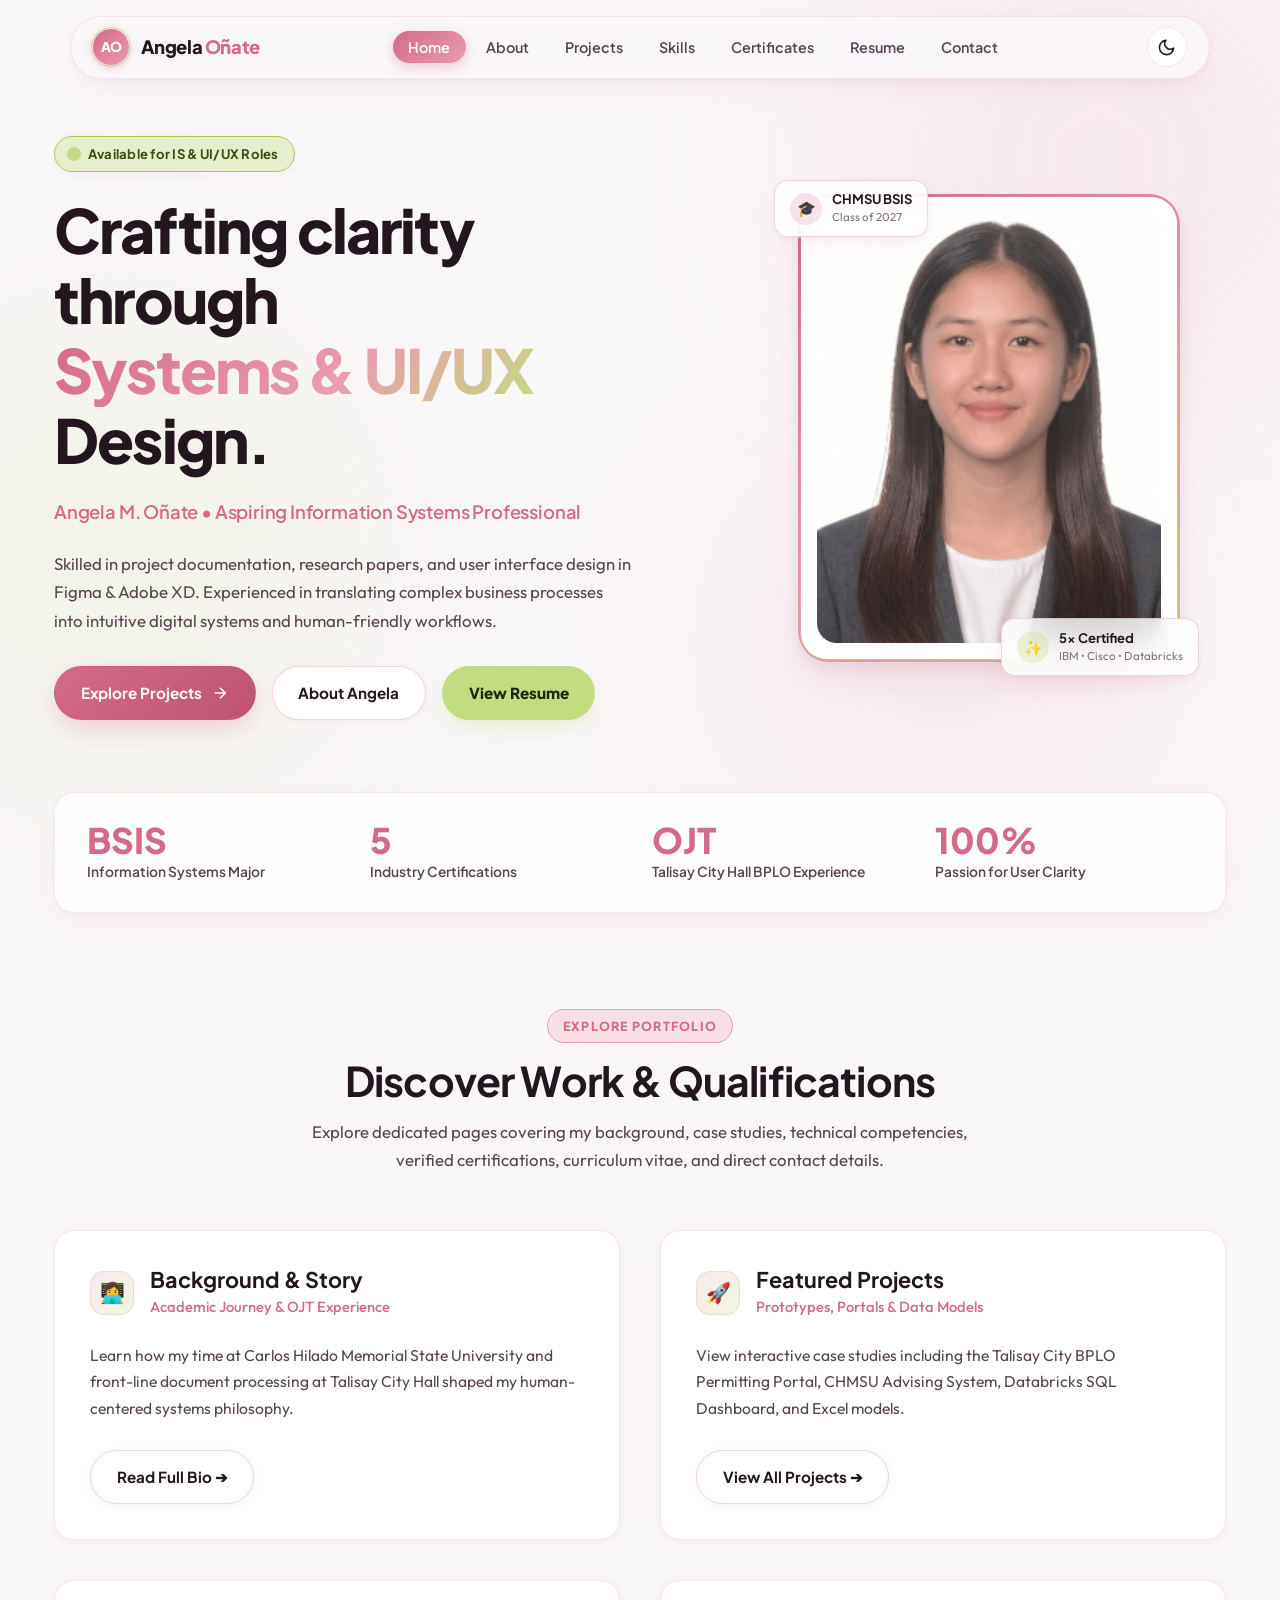
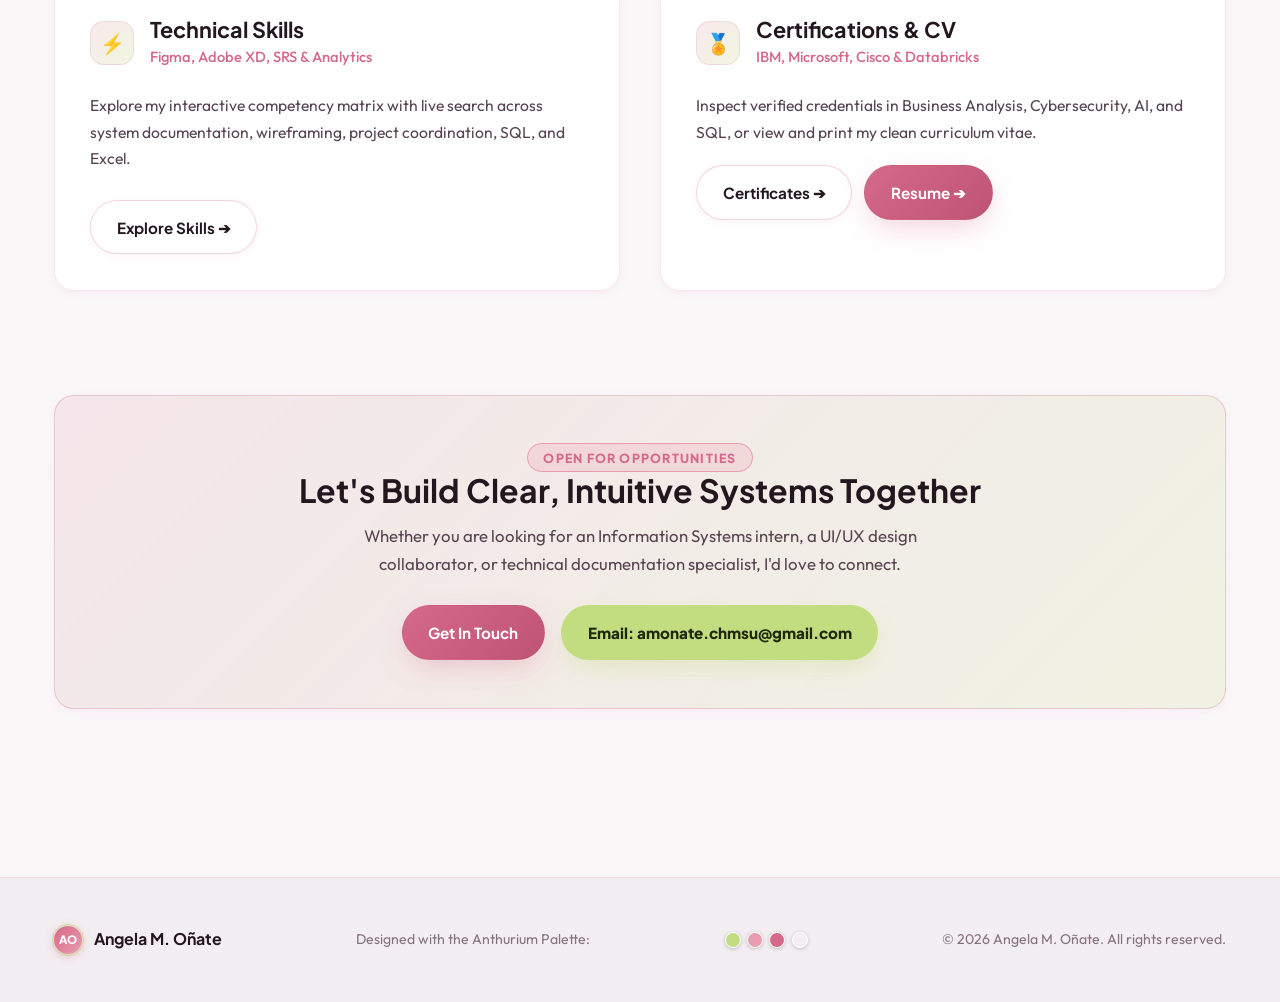
==== commit f6c99d6e: "feat: separate web portfolio into dedicated multi-page structure with clean routing" ====
--- a/index.html
+++ b/index.html
@@ -3,22 +3,28 @@
 <head>
   <meta charset="UTF-8">
   <meta name="viewport" content="width=device-width, initial-scale=1.0">
-  <title>Angela M. Oñate | Information Systems &amp; UI/UX Portfolio</title>
+  <title>Home | Angela M. Oñate — Information Systems &amp; UI/UX Portfolio</title>
   <meta name="description" content="Portfolio of Angela M. Oñate — Aspiring Information Systems professional skilled in project documentation, research papers, and basic UI/UX design.">
   <meta name="author" content="Angela M. Oñate">
-  <meta property="og:title" content="Angela M. Oñate | Information Systems &amp; UI/UX Portfolio">
-  <meta property="og:description" content="Explore projects, skills, certifications, and curriculum vitae of Angela M. Oñate.">
-  <meta property="og:type" content="website">
+
+  <!-- Immediate Theme Initializer (Prevents Flash of Unstyled Theme) -->
+  <script>
+    (function() {
+      const t = localStorage.getItem('angela_portfolio_theme') || 
+        (window.matchMedia('(prefers-color-scheme: dark)').matches ? 'dark' : 'light');
+      document.documentElement.setAttribute('data-theme', t);
+    })();
+  </script>
 
   <!-- Favicon -->
   <link rel="icon" type="image/svg+xml" href="data:image/svg+xml,<svg xmlns='http://www.w3.org/2000/svg' viewBox='0 0 100 100'><circle cx='50' cy='50' r='48' fill='%23D56989'/><text x='50' y='64' font-size='42' font-family='sans-serif' font-weight='bold' fill='white' text-anchor='middle'>AO</text></svg>">
 
-  <!-- Core Stylesheet -->
+  <!-- Stylesheet -->
   <link rel="stylesheet" href="styles.css">
 </head>
 <body>
 
-  <!-- Ambient Backdrop Glows (Aligned with Palette) -->
+  <!-- Ambient Backdrop Glows -->
   <div class="ambient-glow" aria-hidden="true">
     <div class="glow-orb glow-1"></div>
     <div class="glow-orb glow-2"></div>
@@ -29,42 +35,27 @@
   <header class="site-header" id="site-header">
     <div class="nav-container">
       <nav class="nav-bar" aria-label="Main Navigation">
-        <!-- Brand Monogram -->
-        <a href="#home" class="brand-logo" id="brand-logo" aria-label="Angela Oñate Home">
+        <a href="index.html" class="brand-logo" id="brand-logo" aria-label="Angela Oñate Home">
           <div class="logo-avatar">AO</div>
           <span class="brand-name">Angela <span>Oñate</span></span>
         </a>
 
         <!-- Desktop Navigation Menu -->
         <ul class="nav-menu" id="nav-menu" role="menubar">
-          <li role="none"><a href="#home" class="nav-link active" role="menuitem">Home</a></li>
-          <li role="none"><a href="#about" class="nav-link" role="menuitem">About</a></li>
-          <li role="none"><a href="#projects" class="nav-link" role="menuitem">Projects</a></li>
-          <li role="none"><a href="#skills" class="nav-link" role="menuitem">Skills</a></li>
-          <li role="none"><a href="#certificates" class="nav-link" role="menuitem">Certificates</a></li>
-          <li role="none"><a href="#resume" class="nav-link" role="menuitem">Resume</a></li>
-          <li role="none"><a href="#contact" class="nav-link" role="menuitem">Contact</a></li>
+          <li role="none"><a href="index.html" class="nav-link active" role="menuitem">Home</a></li>
+          <li role="none"><a href="about.html" class="nav-link" role="menuitem">About</a></li>
+          <li role="none"><a href="projects.html" class="nav-link" role="menuitem">Projects</a></li>
+          <li role="none"><a href="skills.html" class="nav-link" role="menuitem">Skills</a></li>
+          <li role="none"><a href="certificates.html" class="nav-link" role="menuitem">Certificates</a></li>
+          <li role="none"><a href="resume.html" class="nav-link" role="menuitem">Resume</a></li>
+          <li role="none"><a href="contact.html" class="nav-link" role="menuitem">Contact</a></li>
         </ul>
 
-        <!-- Action Items (Theme Switcher + Mobile Toggle) -->
+        <!-- Action Tools -->
         <div class="header-actions">
           <button class="theme-toggle-btn" id="theme-toggle-btn" type="button" aria-label="Switch between light and dark theme">
-            <!-- Sun Icon (for dark mode) -->
-            <svg class="theme-icon icon-sun" viewBox="0 0 24 24">
-              <circle cx="12" cy="12" r="5"></circle>
-              <line x1="12" y1="1" x2="12" y2="3"></line>
-              <line x1="12" y1="21" x2="12" y2="23"></line>
-              <line x1="4.22" y1="4.22" x2="5.64" y2="5.64"></line>
-              <line x1="18.36" y1="18.36" x2="19.78" y2="19.78"></line>
-              <line x1="1" y1="12" x2="3" y2="12"></line>
-              <line x1="21" y1="12" x2="23" y2="12"></line>
-              <line x1="4.22" y1="19.78" x2="5.64" y2="18.36"></line>
-              <line x1="18.36" y1="5.64" x2="19.78" y2="4.22"></line>
-            </svg>
-            <!-- Moon Icon (for light mode) -->
-            <svg class="theme-icon icon-moon" viewBox="0 0 24 24">
-              <path d="M21 12.79A9 9 0 1 1 11.21 3 7 7 0 0 0 21 12.79z"></path>
-            </svg>
+            <svg class="theme-icon icon-sun" viewBox="0 0 24 24"><circle cx="12" cy="12" r="5"></circle><line x1="12" y1="1" x2="12" y2="3"></line><line x1="12" y1="21" x2="12" y2="23"></line><line x1="4.22" y1="4.22" x2="5.64" y2="5.64"></line><line x1="18.36" y1="18.36" x2="19.78" y2="19.78"></line><line x1="1" y1="12" x2="3" y2="12"></line><line x1="21" y1="12" x2="23" y2="12"></line><line x1="4.22" y1="19.78" x2="5.64" y2="18.36"></line><line x1="18.36" y1="5.64" x2="19.78" y2="4.22"></line></svg>
+            <svg class="theme-icon icon-moon" viewBox="0 0 24 24"><path d="M21 12.79A9 9 0 1 1 11.21 3 7 7 0 0 0 21 12.79z"></path></svg>
           </button>
 
           <button class="mobile-nav-toggle" id="mobile-nav-toggle" type="button" aria-label="Toggle navigation menu" aria-expanded="false">
@@ -77,30 +68,30 @@
     </div>
   </header>
 
-  <!-- Mobile Navigation Drawer -->
+  <!-- Mobile Drawer -->
   <div class="mobile-nav-drawer" id="mobile-nav-drawer" aria-hidden="true">
     <div class="mobile-drawer-content">
       <ul class="mobile-nav-links">
-        <li><a href="#home" class="mobile-nav-link active">Home</a></li>
-        <li><a href="#about" class="mobile-nav-link">About</a></li>
-        <li><a href="#projects" class="mobile-nav-link">Projects</a></li>
-        <li><a href="#skills" class="mobile-nav-link">Skills</a></li>
-        <li><a href="#certificates" class="mobile-nav-link">Certificates</a></li>
-        <li><a href="#resume" class="mobile-nav-link">Resume</a></li>
-        <li><a href="#contact" class="mobile-nav-link">Contact</a></li>
+        <li><a href="index.html" class="mobile-nav-link active">Home</a></li>
+        <li><a href="about.html" class="mobile-nav-link">About</a></li>
+        <li><a href="projects.html" class="mobile-nav-link">Projects</a></li>
+        <li><a href="skills.html" class="mobile-nav-link">Skills</a></li>
+        <li><a href="certificates.html" class="mobile-nav-link">Certificates</a></li>
+        <li><a href="resume.html" class="mobile-nav-link">Resume</a></li>
+        <li><a href="contact.html" class="mobile-nav-link">Contact</a></li>
       </ul>
       <div class="mobile-drawer-footer">
-        <a href="#contact" class="btn btn-primary" style="width: 100%;">Let's Connect</a>
+        <a href="contact.html" class="btn btn-primary" style="width: 100%;">Let's Connect</a>
       </div>
     </div>
   </div>
 
   <main>
-    <!-- ==================== HOME / HERO SECTION ==================== -->
+    <!-- Hero Section -->
     <section class="hero-section" id="home">
       <div class="container">
         <div class="hero-grid">
-          <!-- Left Content -->
+          <!-- Text Content -->
           <div class="hero-content">
             <div class="status-pill">
               <span class="pulse-dot"></span>
@@ -117,33 +108,32 @@
             </p>
 
             <p class="hero-description">
-              Skilled in project documentation, research papers, and basic UI/UX design in Figma &amp; Adobe XD. Experienced in turning complex operational requirements into intuitive digital workflows and user-friendly interfaces.
+              Skilled in project documentation, research papers, and user interface design in Figma &amp; Adobe XD. Experienced in translating complex business processes into intuitive digital systems and human-friendly workflows.
             </p>
 
             <div class="hero-actions">
-              <a href="#projects" class="btn btn-primary" id="hero-cta-projects">
-                <span>View Portfolio Projects</span>
+              <a href="projects.html" class="btn btn-primary" id="hero-cta-projects">
+                <span>Explore Projects</span>
                 <svg width="18" height="18" viewBox="0 0 24 24" fill="none" stroke="currentColor" stroke-width="2"><path d="M5 12h14M12 5l7 7-7 7"/></svg>
               </a>
-              <a href="#resume" class="btn btn-secondary" id="hero-cta-resume">
-                <span>Curriculum Vitae</span>
+              <a href="about.html" class="btn btn-secondary">
+                <span>About Angela</span>
               </a>
-              <a href="#contact" class="btn btn-stem" id="hero-cta-contact">
-                <span>Contact Me</span>
+              <a href="resume.html" class="btn btn-stem">
+                <span>View Resume</span>
               </a>
             </div>
           </div>
 
-          <!-- Right Portrait Presentation -->
+          <!-- Hero Portrait -->
           <div class="hero-visual">
             <div class="portrait-wrapper" id="portrait-wrapper">
               <div class="portrait-card">
                 <div class="portrait-img-box">
-                  <img src="assets/angela-photo.png" alt="Angela M. Oñate - Professional Portrait" class="portrait-img" loading="eager" width="248" height="298">
+                  <img src="assets/angela-photo.png" alt="Angela M. Oñate - Professional Portrait" class="portrait-img" width="248" height="298">
                 </div>
               </div>
 
-              <!-- Floating Context Badges -->
               <div class="float-badge badge-top-left">
                 <div class="badge-icon icon-bg-orchid">🎓</div>
                 <div class="badge-text-group">
@@ -185,787 +175,103 @@
       </div>
     </section>
 
-    <!-- ==================== ABOUT SECTION ==================== -->
-    <section class="section" id="about">
+    <!-- Quick Navigation Highlights Banner -->
+    <section class="section" style="padding-top: 1rem;">
       <div class="container">
         <div class="section-header">
-          <span class="section-tag">About Angela</span>
-          <h2 class="section-title">Bridging Information Systems &amp; User Experience</h2>
+          <span class="section-tag">Explore Portfolio</span>
+          <h2 class="section-title">Discover Work &amp; Qualifications</h2>
           <p class="section-desc">
-            Combining academic rigor in Information Systems with hands-on municipal government experience in document coordination and system workflows.
+            Explore dedicated pages covering my background, case studies, technical competencies, verified certifications, curriculum vitae, and direct contact details.
           </p>
         </div>
 
         <div class="about-grid">
-          <!-- Story & Core Philosophy -->
+          <!-- Card 1 -->
           <article class="about-card">
             <div class="card-heading-group">
-              <div class="card-icon-box">💡</div>
-              <h3 class="card-title">Professional Background</h3>
+              <div class="card-icon-box">👩‍💻</div>
+              <div>
+                <h3 class="card-title">Background &amp; Story</h3>
+                <span class="timeline-subtitle">Academic Journey &amp; OJT Experience</span>
+              </div>
             </div>
             <p class="about-text">
-              I am an Information Systems student at Carlos Hilado Memorial State University (CHMSU) with a focused passion for creating structured system documentation, conducting research, and designing functional, human-centered interfaces.
-            </p>
-            <p class="about-text">
-              During my on-the-job training at the Business Permits and Licensing Office (BPLO) in Talisay City Hall, I handled front-line document processing, data encoding, and office workflows. This gave me direct insight into how digital tools and clear system architecture can eliminate bottlenecks and empower people.
-            </p>
-
-            <div class="about-pillars">
-              <div class="pillar-box">
-                <div class="pillar-title">📑 Systems Analysis</div>
-                <div class="pillar-desc">Translating stakeholder needs into thorough requirements, flowcharts, and specifications.</div>
-              </div>
-              <div class="pillar-box">
-                <div class="pillar-title">🎨 UI/UX Design</div>
-                <div class="pillar-desc">Designing modern, clean wireframes and prototypes using Figma and Adobe XD.</div>
-              </div>
-              <div class="pillar-box">
-                <div class="pillar-title">📊 Business Analytics</div>
-                <div class="pillar-desc">Certified in Excel, SQL, and Databricks BI for data-backed decisions.</div>
-              </div>
-              <div class="pillar-box">
-                <div class="pillar-title">🤝 Project Coordination</div>
-                <div class="pillar-desc">Fostering collaboration, task milestones, and transparent team reporting.</div>
-              </div>
-            </div>
+              Learn how my time at Carlos Hilado Memorial State University and front-line document processing at Talisay City Hall shaped my human-centered systems philosophy.
+            </p>
+            <a href="about.html" class="btn btn-secondary" style="margin-top: 0.5rem;">Read Full Bio ➔</a>
           </article>
 
-          <!-- Education & Experience Timeline -->
+          <!-- Card 2 -->
           <article class="about-card">
             <div class="card-heading-group">
-              <div class="card-icon-box">🏛️</div>
-              <h3 class="card-title">Education &amp; Experience</h3>
-            </div>
-
-            <div class="timeline">
-              <!-- College -->
-              <div class="timeline-item">
-                <div class="timeline-dot"></div>
-                <div class="timeline-meta">
-                  <span class="timeline-year">2023 — 2027</span>
-                </div>
-                <h4 class="timeline-title">Bachelor of Science in Information Systems</h4>
-                <div class="timeline-subtitle">Carlos Hilado Memorial State University (CHMSU)</div>
-                <p class="timeline-desc">
-                  Focused on systems analysis, database management, enterprise architecture, and human-computer interaction.
-                </p>
-              </div>
-
-              <!-- Experience -->
-              <div class="timeline-item">
-                <div class="timeline-dot stem-dot"></div>
-                <div class="timeline-meta">
-                  <span class="timeline-year">OJT Experience</span>
-                </div>
-                <h4 class="timeline-title">On-the-Job Trainee (OJT)</h4>
-                <div class="timeline-subtitle">Business Permits and Licensing Office (BPLO) • Talisay City Hall</div>
-                <p class="timeline-desc">
-                  Assisted with official document handling, citizen records data encoding, and office process coordination across city departments.
-                </p>
-              </div>
-
-              <!-- Senior High -->
-              <div class="timeline-item">
-                <div class="timeline-dot"></div>
-                <div class="timeline-meta">
-                  <span class="timeline-year">2021 — 2023</span>
-                </div>
-                <h4 class="timeline-title">Senior High School (HUMSS Strand)</h4>
-                <div class="timeline-subtitle">Rafael B. Lacson Memorial High School</div>
-                <p class="timeline-desc">
-                  Humanities and Social Sciences. Developed strong competencies in academic research writing, public communication, and qualitative analysis.
-                </p>
-              </div>
-
-              <!-- Junior High & Elementary -->
-              <div class="timeline-item">
-                <div class="timeline-dot"></div>
-                <div class="timeline-meta">
-                  <span class="timeline-year">2012 — 2021</span>
-                </div>
-                <h4 class="timeline-title">Secondary &amp; Primary Foundations</h4>
-                <div class="timeline-subtitle">Rafael B. Lacson Memorial High School &amp; Talisay South Elementary</div>
-                <p class="timeline-desc">
-                  Junior High School (2017–2021) and Elementary Education (2012–2017) in Talisay City.
-                </p>
-              </div>
-            </div>
+              <div class="card-icon-box">🚀</div>
+              <div>
+                <h3 class="card-title">Featured Projects</h3>
+                <span class="timeline-subtitle">Prototypes, Portals &amp; Data Models</span>
+              </div>
+            </div>
+            <p class="about-text">
+              View interactive case studies including the Talisay City BPLO Permitting Portal, CHMSU Advising System, Databricks SQL Dashboard, and Excel models.
+            </p>
+            <a href="projects.html" class="btn btn-secondary" style="margin-top: 0.5rem;">View All Projects ➔</a>
           </article>
+
+          <!-- Card 3 -->
+          <article class="about-card">
+            <div class="card-heading-group">
+              <div class="card-icon-box">⚡</div>
+              <div>
+                <h3 class="card-title">Technical Skills</h3>
+                <span class="timeline-subtitle">Figma, Adobe XD, SRS &amp; Analytics</span>
+              </div>
+            </div>
+            <p class="about-text">
+              Explore my interactive competency matrix with live search across system documentation, wireframing, project coordination, SQL, and Excel.
+            </p>
+            <a href="skills.html" class="btn btn-secondary" style="margin-top: 0.5rem;">Explore Skills ➔</a>
+          </article>
+
+          <!-- Card 4 -->
+          <article class="about-card">
+            <div class="card-heading-group">
+              <div class="card-icon-box">🏅</div>
+              <div>
+                <h3 class="card-title">Certifications &amp; CV</h3>
+                <span class="timeline-subtitle">IBM, Microsoft, Cisco &amp; Databricks</span>
+              </div>
+            </div>
+            <p class="about-text">
+              Inspect verified credentials in Business Analysis, Cybersecurity, AI, and SQL, or view and print my clean curriculum vitae.
+            </p>
+            <div style="display: flex; gap: 0.75rem; flex-wrap: wrap; margin-top: 0.5rem;">
+              <a href="certificates.html" class="btn btn-secondary">Certificates ➔</a>
+              <a href="resume.html" class="btn btn-primary">Resume ➔</a>
+            </div>
+          </article>
         </div>
       </div>
     </section>
 
-    <!-- ==================== PROJECTS SECTION ==================== -->
-    <section class="section" id="projects">
+    <!-- Bottom Connect Banner -->
+    <section class="section" style="padding-top: 1rem;">
       <div class="container">
-        <div class="section-header">
-          <span class="section-tag">Portfolio Work</span>
-          <h2 class="section-title">Featured Projects &amp; Case Studies</h2>
-          <p class="section-desc">
-            Interactive prototypes, system flow designs, and data analytics models built to solve real operational problems.
+        <div class="about-card" style="text-align: center; padding: 3rem 2rem; background: linear-gradient(135deg, rgba(213, 105, 137, 0.12), rgba(194, 220, 128, 0.18)); border-color: var(--border-medium);">
+          <span class="section-tag" style="margin-bottom: 0.8rem;">Open for Opportunities</span>
+          <h2 style="font-size: 2rem; margin-bottom: 0.75rem;">Let's Build Clear, Intuitive Systems Together</h2>
+          <p style="color: var(--text-secondary); max-width: 600px; margin: 0 auto 1.75rem; font-size: 1.05rem;">
+            Whether you are looking for an Information Systems intern, a UI/UX design collaborator, or technical documentation specialist, I'd love to connect.
           </p>
-        </div>
-
-        <!-- Filter Bar -->
-        <div class="projects-filter-bar" role="tablist">
-          <button class="filter-btn active" data-filter="all" role="tab" aria-selected="true">All Works (4)</button>
-          <button class="filter-btn" data-filter="uiux" role="tab" aria-selected="false">UI/UX Prototypes</button>
-          <button class="filter-btn" data-filter="documentation" role="tab" aria-selected="false">Systems &amp; Documentation</button>
-          <button class="filter-btn" data-filter="analytics" role="tab" aria-selected="false">Data &amp; BI Analytics</button>
-        </div>
-
-        <!-- Projects Grid -->
-        <div class="projects-grid" id="projects-grid">
-          <!-- Project 1: BPLO Portal -->
-          <article class="project-card" data-category="uiux documentation">
-            <div class="project-preview">
-              <img src="assets/project-bplo.svg" alt="Talisay City BPLO Permitting Portal Interface" loading="lazy">
-              <span class="project-category-badge">UI/UX &amp; Government IS</span>
-            </div>
-            <div class="project-content">
-              <h3 class="project-title">Talisay City BPLO Digital Permitting &amp; Tracking Portal</h3>
-              <p class="project-desc">
-                Derived directly from my OJT experience at Talisay City Hall. Designed a digitized permit application queue and verification dashboard to reduce counter delays and streamline regulatory compliance.
-              </p>
-              <div class="project-tags">
-                <span class="project-tag">Figma Prototype</span>
-                <span class="project-tag">Workflow Modeling</span>
-                <span class="project-tag">BPLO Intake</span>
-                <span class="project-tag">Government IS</span>
-              </div>
-              <div class="project-footer">
-                <button class="project-link-btn" data-modal="bplo-details">
-                  <span>View Case Study</span>
-                  <svg width="16" height="16" viewBox="0 0 24 24" fill="none" stroke="currentColor" stroke-width="2"><path d="M5 12h14M12 5l7 7-7 7"/></svg>
-                </button>
-              </div>
-            </div>
-          </article>
-
-          <!-- Project 2: CHMSU Advising Portal -->
-          <article class="project-card" data-category="uiux documentation">
-            <div class="project-preview">
-              <img src="assets/project-chmsu.svg" alt="CHMSU Academic Advising & Course Tracker" loading="lazy">
-              <span class="project-category-badge">Academic IS &amp; HCI</span>
-            </div>
-            <div class="project-content">
-              <h3 class="project-title">CHMSU Degree Progress &amp; Academic Advising Portal</h3>
-              <p class="project-desc">
-                A student-faculty portal prototype for Information Systems majors featuring visual prerequisite trees, semester load evaluations, and advisor approval checkpoints.
-              </p>
-              <div class="project-tags">
-                <span class="project-tag">Adobe XD</span>
-                <span class="project-tag">Figma</span>
-                <span class="project-tag">Curriculum Matrix</span>
-                <span class="project-tag">Prerequisite Tree</span>
-              </div>
-              <div class="project-footer">
-                <button class="project-link-btn" data-modal="chmsu-details">
-                  <span>View Case Study</span>
-                  <svg width="16" height="16" viewBox="0 0 24 24" fill="none" stroke="currentColor" stroke-width="2"><path d="M5 12h14M12 5l7 7-7 7"/></svg>
-                </button>
-              </div>
-            </div>
-          </article>
-
-          <!-- Project 3: Databricks BI Dashboard -->
-          <article class="project-card" data-category="analytics">
-            <div class="project-preview">
-              <img src="assets/project-databricks.svg" alt="Databricks Lakehouse SQL Analytics & Visual BI" loading="lazy">
-              <span class="project-category-badge">Cloud Data &amp; SQL</span>
-            </div>
-            <div class="project-content">
-              <h3 class="project-title">Databricks SQL Analytics &amp; Visual BI Dashboard</h3>
-              <p class="project-desc">
-                Applying concepts from my Simplilearn / Databricks certification. Formulated multi-table SQL queries, star schemas, and visual KPI charts to evaluate regional revenue and margin performance.
-              </p>
-              <div class="project-tags">
-                <span class="project-tag">Databricks SQL</span>
-                <span class="project-tag">Delta Lakehouse</span>
-                <span class="project-tag">BI Dashboards</span>
-                <span class="project-tag">Data Modeling</span>
-              </div>
-              <div class="project-footer">
-                <button class="project-link-btn" data-modal="databricks-details">
-                  <span>View Analytics Report</span>
-                  <svg width="16" height="16" viewBox="0 0 24 24" fill="none" stroke="currentColor" stroke-width="2"><path d="M5 12h14M12 5l7 7-7 7"/></svg>
-                </button>
-              </div>
-            </div>
-          </article>
-
-          <!-- Project 4: Microsoft Excel Business Analytics -->
-          <article class="project-card" data-category="analytics documentation">
-            <div class="project-preview">
-              <img src="assets/project-excel.svg" alt="Microsoft Excel Business Analytics & Reporting Model" loading="lazy">
-              <span class="project-category-badge">Business Analytics</span>
-            </div>
-            <div class="project-content">
-              <h3 class="project-title">Advanced Excel Business Analytics &amp; Pivot Model</h3>
-              <p class="project-desc">
-                Multi-worksheet analytical model certified under Microsoft / Simplilearn. Features dynamic slicers, nested XLOOKUP/VLOOKUP functions, statistical regression, and executive summaries.
-              </p>
-              <div class="project-tags">
-                <span class="project-tag">Microsoft Excel</span>
-                <span class="project-tag">Pivot Tables</span>
-                <span class="project-tag">Sensitivity Analysis</span>
-                <span class="project-tag">Executive Reporting</span>
-              </div>
-              <div class="project-footer">
-                <button class="project-link-btn" data-modal="excel-details">
-                  <span>View Model Details</span>
-                  <svg width="16" height="16" viewBox="0 0 24 24" fill="none" stroke="currentColor" stroke-width="2"><path d="M5 12h14M12 5l7 7-7 7"/></svg>
-                </button>
-              </div>
-            </div>
-          </article>
-        </div>
-      </div>
-    </section>
-
-    <!-- ==================== SKILLS SECTION ==================== -->
-    <section class="section" id="skills">
-      <div class="container">
-        <div class="section-header">
-          <span class="section-tag">Competencies</span>
-          <h2 class="section-title">Technical &amp; Interpersonal Skills</h2>
-          <p class="section-desc">
-            A comprehensive overview of competencies across system documentation, design tools, project management, and data analysis.
-          </p>
-        </div>
-
-        <!-- Live Search Input -->
-        <div class="skills-search-wrapper">
-          <span class="search-icon-pos" aria-hidden="true">🔍</span>
-          <input type="text" id="skills-search-input" class="skills-search-input" placeholder="Search skills (e.g. Figma, Documentation, SQL, Excel)..." aria-label="Search skills">
-        </div>
-
-        <div class="skills-grid" id="skills-grid">
-          <!-- Category 1: Documentation & Research -->
-          <article class="skill-category-card" data-skill-group="documentation">
-            <div class="skill-category-header">
-              <div class="card-icon-box">📄</div>
-              <div>
-                <h3 class="card-title">Documentation &amp; Research</h3>
-                <span class="timeline-subtitle">Written clarity &amp; technical standards</span>
-              </div>
-            </div>
-            <div class="skill-items-list">
-              <div class="skill-item" data-skill-name="Research Papers & Academic Inquiry">
-                <div class="skill-label-group">
-                  <span>Research Papers &amp; Academic Inquiry</span>
-                  <span class="skill-score">Advanced</span>
-                </div>
-                <div class="skill-bar-track"><div class="skill-bar-fill" style="width: 90%;"></div></div>
-              </div>
-              <div class="skill-item" data-skill-name="System Documentation & SRS">
-                <div class="skill-label-group">
-                  <span>System Documentation &amp; SRS</span>
-                  <span class="skill-score">92%</span>
-                </div>
-                <div class="skill-bar-track"><div class="skill-bar-fill" style="width: 92%;"></div></div>
-              </div>
-              <div class="skill-item" data-skill-name="Executive Reports & Office Documentation">
-                <div class="skill-label-group">
-                  <span>Executive Reports &amp; Office Documentation</span>
-                  <span class="skill-score">88%</span>
-                </div>
-                <div class="skill-bar-track"><div class="skill-bar-fill" style="width: 88%;"></div></div>
-              </div>
-              <div class="skill-item" data-skill-name="Process Flowcharts & Workflow Mapping">
-                <div class="skill-label-group">
-                  <span>Process Flowcharts &amp; Workflow Mapping</span>
-                  <span class="skill-score">85%</span>
-                </div>
-                <div class="skill-bar-track"><div class="skill-bar-fill" style="width: 85%;"></div></div>
-              </div>
-            </div>
-          </article>
-
-          <!-- Category 2: UI/UX & Design Tools -->
-          <article class="skill-category-card" data-skill-group="uiux">
-            <div class="skill-category-header">
-              <div class="card-icon-box">🎨</div>
-              <div>
-                <h3 class="card-title">UI/UX &amp; Design Tools</h3>
-                <span class="timeline-subtitle">Wireframing, prototyping &amp; visual design</span>
-              </div>
-            </div>
-            <div class="skill-items-list">
-              <div class="skill-item" data-skill-name="Figma (Wireframing & Prototyping)">
-                <div class="skill-label-group">
-                  <span>Figma (Wireframing &amp; Prototyping)</span>
-                  <span class="skill-score">88%</span>
-                </div>
-                <div class="skill-bar-track"><div class="skill-bar-fill" style="width: 88%;"></div></div>
-              </div>
-              <div class="skill-item" data-skill-name="Adobe XD (Layout & Interactions)">
-                <div class="skill-label-group">
-                  <span>Adobe XD (Layout &amp; Interactions)</span>
-                  <span class="skill-score">82%</span>
-                </div>
-                <div class="skill-bar-track"><div class="skill-bar-fill" style="width: 82%;"></div></div>
-              </div>
-              <div class="skill-item" data-skill-name="User-Centered Interface Design">
-                <div class="skill-label-group">
-                  <span>User-Centered Interface Design</span>
-                  <span class="skill-score">86%</span>
-                </div>
-                <div class="skill-bar-track"><div class="skill-bar-fill" style="width: 86%;"></div></div>
-              </div>
-              <div class="skill-item" data-skill-name="Design Systems & Color Harmony">
-                <div class="skill-label-group">
-                  <span>Design Systems &amp; Color Harmony</span>
-                  <span class="skill-score">84%</span>
-                </div>
-                <div class="skill-bar-track"><div class="skill-bar-fill" style="width: 84%;"></div></div>
-              </div>
-            </div>
-          </article>
-
-          <!-- Category 3: Project Management -->
-          <article class="skill-category-card" data-skill-group="management">
-            <div class="skill-category-header">
-              <div class="card-icon-box">📋</div>
-              <div>
-                <h3 class="card-title">Project Management</h3>
-                <span class="timeline-subtitle">Planning, coordination &amp; collaboration</span>
-              </div>
-            </div>
-            <div class="skill-items-list">
-              <div class="skill-item" data-skill-name="Planning & Task Scheduling">
-                <div class="skill-label-group">
-                  <span>Planning &amp; Task Scheduling</span>
-                  <span class="skill-score">88%</span>
-                </div>
-                <div class="skill-bar-track"><div class="skill-bar-fill" style="width: 88%;"></div></div>
-              </div>
-              <div class="skill-item" data-skill-name="Task Coordination & Team Collaboration">
-                <div class="skill-label-group">
-                  <span>Task Coordination &amp; Team Collaboration</span>
-                  <span class="skill-score">94%</span>
-                </div>
-                <div class="skill-bar-track"><div class="skill-bar-fill" style="width: 94%;"></div></div>
-              </div>
-              <div class="skill-item" data-skill-name="Stakeholder Requirements Gathering">
-                <div class="skill-label-group">
-                  <span>Stakeholder Requirements Gathering</span>
-                  <span class="skill-score">86%</span>
-                </div>
-                <div class="skill-bar-track"><div class="skill-bar-fill" style="width: 86%;"></div></div>
-              </div>
-              <div class="skill-item" data-skill-name="Gap Analysis & Scope Definition">
-                <div class="skill-label-group">
-                  <span>Gap Analysis &amp; Scope Definition</span>
-                  <span class="skill-score">84%</span>
-                </div>
-                <div class="skill-bar-track"><div class="skill-bar-fill" style="width: 84%;"></div></div>
-              </div>
-            </div>
-          </article>
-
-          <!-- Category 4: Analytics & Technical Tools -->
-          <article class="skill-category-card" data-skill-group="analytics">
-            <div class="skill-category-header">
-              <div class="card-icon-box">📊</div>
-              <div>
-                <h3 class="card-title">Data Analytics &amp; Technical Tools</h3>
-                <span class="timeline-subtitle">Business intelligence, SQL &amp; AI literacy</span>
-              </div>
-            </div>
-            <div class="skill-items-list">
-              <div class="skill-item" data-skill-name="Microsoft Excel (Pivots, Formulas, Dashboards)">
-                <div class="skill-label-group">
-                  <span>Microsoft Excel (Pivots, Formulas, Dashboards)</span>
-                  <span class="skill-score">90%</span>
-                </div>
-                <div class="skill-bar-track"><div class="skill-bar-fill" style="width: 90%;"></div></div>
-              </div>
-              <div class="skill-item" data-skill-name="SQL Queries & Database Management">
-                <div class="skill-label-group">
-                  <span>SQL Queries &amp; Database Management</span>
-                  <span class="skill-score">82%</span>
-                </div>
-                <div class="skill-bar-track"><div class="skill-bar-fill" style="width: 82%;"></div></div>
-              </div>
-              <div class="skill-item" data-skill-name="Databricks Lakehouse & BI Visualization">
-                <div class="skill-label-group">
-                  <span>Databricks Lakehouse &amp; BI Visualization</span>
-                  <span class="skill-score">80%</span>
-                </div>
-                <div class="skill-bar-track"><div class="skill-bar-fill" style="width: 80%;"></div></div>
-              </div>
-              <div class="skill-item" data-skill-name="Cybersecurity & Modern AI Principles">
-                <div class="skill-label-group">
-                  <span>Cybersecurity &amp; Modern AI Principles</span>
-                  <span class="skill-score">85%</span>
-                </div>
-                <div class="skill-bar-track"><div class="skill-bar-fill" style="width: 85%;"></div></div>
-              </div>
-            </div>
-          </article>
-        </div>
-      </div>
-    </section>
-
-    <!-- ==================== CERTIFICATES SECTION ==================== -->
-    <section class="section" id="certificates">
-      <div class="container">
-        <div class="section-header">
-          <span class="section-tag">Credentials</span>
-          <h2 class="section-title">Verified Certifications &amp; Courses</h2>
-          <p class="section-desc">
-            Professional certifications from leading organizations including IBM, Microsoft, Databricks, and Cisco Networking Academy.
-          </p>
-        </div>
-
-        <div class="certs-grid">
-          <!-- Cert 1: IBM Coursera -->
-          <article class="cert-card" data-cert="ibm-ba">
-            <div>
-              <span class="cert-issuer-badge">IBM / Coursera</span>
-              <h3 class="cert-title">Introduction to Business Analysis</h3>
-              <div class="cert-org">Issued by IBM &amp; Coursera</div>
-              <p class="cert-desc">
-                Covers business analysis fundamentals, stakeholder requirements gathering, gap analysis, and process optimization.
-              </p>
-            </div>
-            <div class="cert-meta">
-              <span class="cert-date">Nov 2025</span>
-              <span class="cert-view-action">View Credential ➔</span>
-            </div>
-          </article>
-
-          <!-- Cert 2: Microsoft Excel -->
-          <article class="cert-card" data-cert="ms-excel">
-            <div>
-              <span class="cert-issuer-badge">Microsoft / Simplilearn</span>
-              <h3 class="cert-title">Business Analytics with Excel</h3>
-              <div class="cert-org">Microsoft • Simplilearn SkillUp</div>
-              <p class="cert-desc">
-                Covers Excel data analysis, pivot tables, statistical metrics, interactive dashboards, and visual executive reports.
-              </p>
-            </div>
-            <div class="cert-meta">
-              <span class="cert-date">Nov 2025</span>
-              <span class="cert-view-action">View Credential ➔</span>
-            </div>
-          </article>
-
-          <!-- Cert 3: Databricks -->
-          <article class="cert-card" data-cert="databricks-sql">
-            <div>
-              <span class="cert-issuer-badge">Databricks / Simplilearn</span>
-              <h3 class="cert-title">SQL Analytics and BI on Databricks</h3>
-              <div class="cert-org">Databricks • Simplilearn SkillUp</div>
-              <p class="cert-desc">
-                Covers SQL queries, dashboards, enterprise data analysis, and lakehouse business intelligence visualizations.
-              </p>
-            </div>
-            <div class="cert-meta">
-              <span class="cert-date">Nov 2025</span>
-              <span class="cert-view-action">View Credential ➔</span>
-            </div>
-          </article>
-
-          <!-- Cert 4: Cisco Cybersecurity -->
-          <article class="cert-card" data-cert="cisco-cyber">
-            <div>
-              <span class="cert-issuer-badge">Cisco / DICT-ITU</span>
-              <h3 class="cert-title">Introduction to Cybersecurity</h3>
-              <div class="cert-org">Cisco Networking Academy • DICT-ITU DTC</div>
-              <p class="cert-desc">
-                Covers cyber threats, system vulnerabilities, network attack prevention, data protection, and enterprise privacy.
-              </p>
-            </div>
-            <div class="cert-meta">
-              <span class="cert-date">Nov 2025</span>
-              <span class="cert-view-action">View Credential ➔</span>
-            </div>
-          </article>
-
-          <!-- Cert 5: Cisco AI -->
-          <article class="cert-card" data-cert="cisco-ai">
-            <div>
-              <span class="cert-issuer-badge">Cisco / DICT-ITU</span>
-              <h3 class="cert-title">Introduction to Modern AI</h3>
-              <div class="cert-org">Cisco Networking Academy • DICT-ITU DTC</div>
-              <p class="cert-desc">
-                Covers artificial intelligence fundamentals, machine learning, computer vision, conversational chatbots, and generative AI.
-              </p>
-            </div>
-            <div class="cert-meta">
-              <span class="cert-date">Nov 2025</span>
-              <span class="cert-view-action">View Credential ➔</span>
-            </div>
-          </article>
-        </div>
-      </div>
-    </section>
-
-    <!-- ==================== RESUME SECTION ==================== -->
-    <section class="section" id="resume">
-      <div class="container">
-        <div class="section-header">
-          <span class="section-tag">Curriculum Vitae</span>
-          <h2 class="section-title">Official Resume &amp; Academic Record</h2>
-          <p class="section-desc">
-            Complete curriculum vitae formatted for screen review, PDF export, and physical printing.
-          </p>
-        </div>
-
-        <div class="resume-action-bar">
-          <button class="btn btn-primary" id="btn-print-resume" type="button">
-            <svg width="18" height="18" viewBox="0 0 24 24" fill="none" stroke="currentColor" stroke-width="2"><polyline points="6 9 6 2 18 2 18 9"></polyline><path d="M6 18H4a2 2 0 0 1-2-2v-5a2 2 0 0 1 2-2h16a2 2 0 0 1 2 2v5a2 2 0 0 1-2 2h-2"></path><rect x="6" y="14" width="12" height="8"></rect></svg>
-            <span>Print / Save as PDF</span>
-          </button>
-          <button class="btn btn-secondary" id="btn-copy-resume-text" type="button">
-            <svg width="18" height="18" viewBox="0 0 24 24" fill="none" stroke="currentColor" stroke-width="2"><rect x="9" y="9" width="13" height="13" rx="2" ry="2"></rect><path d="M5 15H4a2 2 0 0 1-2-2V4a2 2 0 0 1 2-2h9a2 2 0 0 1 2 2v1"></path></svg>
-            <span>Copy Text Summary</span>
-          </button>
-        </div>
-
-        <!-- Rendered Resume Paper Document -->
-        <article class="resume-paper" id="resume-document">
-          <header class="resume-header">
-            <div>
-              <h2 class="resume-name">ANGELA M. OÑATE</h2>
-              <div class="resume-role">Aspiring Information Systems Professional</div>
-              <div class="resume-contact-inline">
-                <span class="contact-pill">📞 (+63) 993 386-4528</span>
-                <span class="contact-pill">✉️ amonate.chmsu@gmail.com</span>
-                <span class="contact-pill">📍 Brgy. Zone 5, Talisay City, Negros Occidental 6115</span>
-              </div>
-              <p style="margin-top: 1rem; color: var(--text-secondary); line-height: 1.6;">
-                Aspiring Information Systems professional skilled in project documentation, research papers, and basic UI/UX design, with experience in creating clear documents and user-friendly interfaces.
-              </p>
-            </div>
-            <img src="assets/angela-photo.png" alt="Angela M. Oñate portrait photo" class="resume-photo-mini" width="105" height="125">
-          </header>
-
-          <!-- Education Block -->
-          <div class="resume-section-block">
-            <h3 class="resume-block-title">Education</h3>
-            
-            <div class="resume-entry">
-              <div class="entry-head">
-                <span class="entry-role">Carlos Hilado Memorial State University</span>
-                <span class="entry-date">2023 — 2027</span>
-              </div>
-              <div class="entry-org">Bachelor of Science in Information Systems</div>
-            </div>
-
-            <div class="resume-entry">
-              <div class="entry-head">
-                <span class="entry-role">Rafael B. Lacson Memorial High School</span>
-                <span class="entry-date">2021 — 2023</span>
-              </div>
-              <div class="entry-org">Senior High School • HUMSS (Humanities and Social Sciences)</div>
-            </div>
-
-            <div class="resume-entry">
-              <div class="entry-head">
-                <span class="entry-role">Rafael B. Lacson Memorial High School</span>
-                <span class="entry-date">2017 — 2021</span>
-              </div>
-              <div class="entry-org">Junior High School</div>
-            </div>
-
-            <div class="resume-entry">
-              <div class="entry-head">
-                <span class="entry-role">Talisay South Elementary School</span>
-                <span class="entry-date">2012 — 2017</span>
-              </div>
-              <div class="entry-org">Elementary Graduate</div>
-            </div>
-          </div>
-
-          <!-- Experience Block -->
-          <div class="resume-section-block">
-            <h3 class="resume-block-title">Experience</h3>
-            <div class="resume-entry">
-              <div class="entry-head">
-                <span class="entry-role">On-the-Job Trainee (OJT)</span>
-                <span class="entry-date">Talisay City Hall</span>
-              </div>
-              <div class="entry-org">Business Permits and Licensing Office (BPLO) • Talisay City, Negros Occidental</div>
-              <p class="entry-details">
-                Assisted with document handling, data encoding, citizen intake routing, and office-related tasks to optimize local government unit permit processing.
-              </p>
-            </div>
-          </div>
-
-          <!-- Skills Block -->
-          <div class="resume-section-block">
-            <h3 class="resume-block-title">Skills</h3>
-            <p class="entry-details" style="margin-bottom: 0.5rem;">
-              <strong>• Documentation:</strong> Research Papers, Reports, System Documentation, Process Flowcharts
-            </p>
-            <p class="entry-details" style="margin-bottom: 0.5rem;">
-              <strong>• Project Management:</strong> Planning, Task Coordination, Team Collaboration, Scope Analysis
-            </p>
-            <p class="entry-details" style="margin-bottom: 0.5rem;">
-              <strong>• UI/UX &amp; Design Tools:</strong> Adobe XD, Figma, Wireframing, Human-Computer Interaction
-            </p>
-            <p class="entry-details">
-              <strong>• Data Analytics &amp; Tools:</strong> Microsoft Excel (Pivots, Analytics), SQL, Databricks BI
-            </p>
-          </div>
-
-          <!-- Certificates Block -->
-          <div class="resume-section-block">
-            <h3 class="resume-block-title">Certificates</h3>
-            
-            <div class="resume-entry">
-              <div class="entry-head">
-                <span class="entry-role">Introduction to Business Analysis</span>
-                <span class="entry-date">Nov 2025</span>
-              </div>
-              <div class="entry-org">IBM / Coursera</div>
-              <p class="entry-details">Covers business analysis basics, requirements gathering, stakeholder engagement, and gap analysis.</p>
-            </div>
-
-            <div class="resume-entry">
-              <div class="entry-head">
-                <span class="entry-role">Business Analytics with Excel</span>
-                <span class="entry-date">Nov 2025</span>
-              </div>
-              <div class="entry-org">Microsoft / Simplilearn SkillUp</div>
-              <p class="entry-details">Covers Excel data analysis, pivot tables, statistics, dashboards, and visual reports.</p>
-            </div>
-
-            <div class="resume-entry">
-              <div class="entry-head">
-                <span class="entry-role">SQL Analytics and BI on Databricks</span>
-                <span class="entry-date">Nov 2025</span>
-              </div>
-              <div class="entry-org">Databricks / Simplilearn SkillUp</div>
-              <p class="entry-details">Covers SQL queries, dashboards, data analysis, and BI visualizations.</p>
-            </div>
-
-            <div class="resume-entry">
-              <div class="entry-head">
-                <span class="entry-role">Introduction to Cybersecurity</span>
-                <span class="entry-date">Nov 2025</span>
-              </div>
-              <div class="entry-org">Cisco Networking Academy / DICT-ITU DTC Initiative</div>
-              <p class="entry-details">Covers cyber threats, vulnerabilities, attacks, and data protection.</p>
-            </div>
-
-            <div class="resume-entry">
-              <div class="entry-head">
-                <span class="entry-role">Introduction to Modern AI</span>
-                <span class="entry-date">Nov 2025</span>
-              </div>
-              <div class="entry-org">Cisco Networking Academy / DICT-ITU DTC Initiative</div>
-              <p class="entry-details">Covers AI, machine learning, computer vision, chatbots, and generative AI.</p>
-            </div>
-          </div>
-        </article>
-      </div>
-    </section>
-
-    <!-- ==================== CONTACT SECTION ==================== -->
-    <section class="section" id="contact">
-      <div class="container">
-        <div class="section-header">
-          <span class="section-tag">Get in Touch</span>
-          <h2 class="section-title">Let's Discuss Projects &amp; Opportunities</h2>
-          <p class="section-desc">
-            Open to internships, junior Information Systems roles, UI/UX design collaborations, and research projects.
-          </p>
-        </div>
-
-        <div class="contact-grid">
-          <!-- Direct Channels Card -->
-          <div class="contact-info-card">
-            <div>
-              <h3 class="contact-lead">Direct Contact Channels</h3>
-              <p class="contact-sub">
-                Feel free to reach out directly via email, phone, or connect on LinkedIn and GitHub.
-              </p>
-
-              <div class="contact-channels">
-                <!-- Email -->
-                <div class="channel-item">
-                  <div class="channel-icon">✉️</div>
-                  <div class="channel-details">
-                    <span class="channel-label">Email Address</span>
-                    <a href="mailto:amonate.chmsu@gmail.com" class="channel-value">amonate.chmsu@gmail.com</a>
-                  </div>
-                  <button class="copy-btn" data-copy="amonate.chmsu@gmail.com" title="Copy Email" aria-label="Copy email address">📋</button>
-                </div>
-
-                <!-- Phone -->
-                <div class="channel-item">
-                  <div class="channel-icon">📞</div>
-                  <div class="channel-details">
-                    <span class="channel-label">Phone &amp; Mobile</span>
-                    <a href="tel:+639933864528" class="channel-value">(+63) 993 386-4528</a>
-                  </div>
-                  <button class="copy-btn" data-copy="+639933864528" title="Copy Phone" aria-label="Copy phone number">📋</button>
-                </div>
-
-                <!-- Location -->
-                <div class="channel-item">
-                  <div class="channel-icon">📍</div>
-                  <div class="channel-details">
-                    <span class="channel-label">Location</span>
-                    <span class="channel-value">Brgy. Zone 5, Talisay City, Negros Occidental 6115</span>
-                  </div>
-                  <button class="copy-btn" data-copy="Brgy. Zone 5, Talisay City, Negros Occidental 6115" title="Copy Address" aria-label="Copy address">📋</button>
-                </div>
-              </div>
-            </div>
-
-            <!-- Social Links -->
-            <div style="border-top: 1px solid var(--border-subtle); padding-top: 1.5rem;">
-              <span class="channel-label">Connect Online:</span>
-              <div style="display: flex; gap: 0.8rem; margin-top: 0.75rem;">
-                <a href="https://github.com/fasase13/angela-webportfolio" target="_blank" rel="noopener" class="btn btn-secondary" style="padding: 0.5rem 1rem; font-size: 0.85rem;">
-                  GitHub Repository ↗
-                </a>
-              </div>
-            </div>
-          </div>
-
-          <!-- Interactive Message Form -->
-          <div class="contact-form-card">
-            <h3 class="contact-lead" style="margin-bottom: 1.5rem;">Send a Direct Message</h3>
-            
-            <form id="contact-form" class="contact-form" novalidate>
-              <div class="form-group">
-                <label for="contact-name" class="form-label">Your Name</label>
-                <input type="text" id="contact-name" class="form-control" placeholder="e.g. Maria Santos" required>
-              </div>
-
-              <div class="form-group">
-                <label for="contact-email" class="form-label">Your Email Address</label>
-                <input type="email" id="contact-email" class="form-control" placeholder="e.g. maria@example.com" required>
-              </div>
-
-              <div class="form-group">
-                <label for="contact-subject" class="form-label">Subject / Purpose</label>
-                <input type="text" id="contact-subject" class="form-control" placeholder="e.g. Information Systems Internship Opportunity" required>
-              </div>
-
-              <div class="form-group">
-                <label for="contact-message" class="form-label">Message Details</label>
-                <textarea id="contact-message" class="form-control" placeholder="Share your message, project idea, or opportunity details..." required></textarea>
-              </div>
-
-              <button type="submit" class="btn btn-primary" id="btn-submit-contact" style="width: 100%;">
-                <span>Send Message to Angela</span>
-                <svg width="18" height="18" viewBox="0 0 24 24" fill="none" stroke="currentColor" stroke-width="2"><line x1="22" y1="2" x2="11" y2="13"></line><polygon points="22 2 15 22 11 13 2 9 22 2"></polygon></svg>
-              </button>
-            </form>
+          <div style="display: flex; justify-content: center; gap: 1rem; flex-wrap: wrap;">
+            <a href="contact.html" class="btn btn-primary">Get In Touch</a>
+            <a href="mailto:amonate.chmsu@gmail.com" class="btn btn-stem">Email: amonate.chmsu@gmail.com</a>
           </div>
         </div>
       </div>
     </section>
   </main>
 
-  <!-- Site Footer -->
+  <!-- Footer -->
   <footer class="site-footer">
     <div class="container footer-content">
       <div class="footer-brand">
@@ -977,8 +283,7 @@
         Designed with the Anthurium Palette:
       </div>
 
-      <!-- Color Swatches from User Image -->
-      <div class="footer-palette-swatches" title="Theme Color Palette: Sorbet Stem, Petal Glaze, Dusty Orchid, Powdered Lilac Grey">
+      <div class="footer-palette-swatches">
         <span class="swatch-dot" style="background: #C2DC80;" title="Sorbet Stem (#C2DC80)"></span>
         <span class="swatch-dot" style="background: #EA9CAF;" title="Petal Glaze (#EA9CAF)"></span>
         <span class="swatch-dot" style="background: #D56989;" title="Dusty Orchid (#D56989)"></span>
@@ -991,23 +296,12 @@
     </div>
   </footer>
 
-  <!-- Back to Top Button -->
   <button class="back-to-top" id="back-to-top" type="button" aria-label="Back to top">
     <svg width="20" height="20" viewBox="0 0 24 24" fill="none" stroke="currentColor" stroke-width="2"><path d="M18 15l-6-6-6 6"/></svg>
   </button>
 
-  <!-- Toast Notification Stack -->
   <div class="toast-container" id="toast-container" aria-live="polite"></div>
 
-  <!-- Interactive Project & Certificate Detail Modal -->
-  <dialog class="custom-modal" id="details-modal">
-    <div class="modal-content-box">
-      <button class="modal-close-btn" id="modal-close-btn" type="button" aria-label="Close dialog">✕</button>
-      <div id="modal-body"></div>
-    </div>
-  </dialog>
-
-  <!-- Core JavaScript -->
   <script src="script.js"></script>
 </body>
 </html>
--- a/styles.css
+++ b/styles.css
@@ -805,6 +805,12 @@
   color: var(--text-secondary);
 }
 
+.page-main {
+  padding-top: 7.2rem;
+  padding-bottom: 4rem;
+  min-height: calc(100vh - 180px);
+}
+
 /* --- SECTION HEADERS --- */
 .section {
   padding: 5.5rem 0;
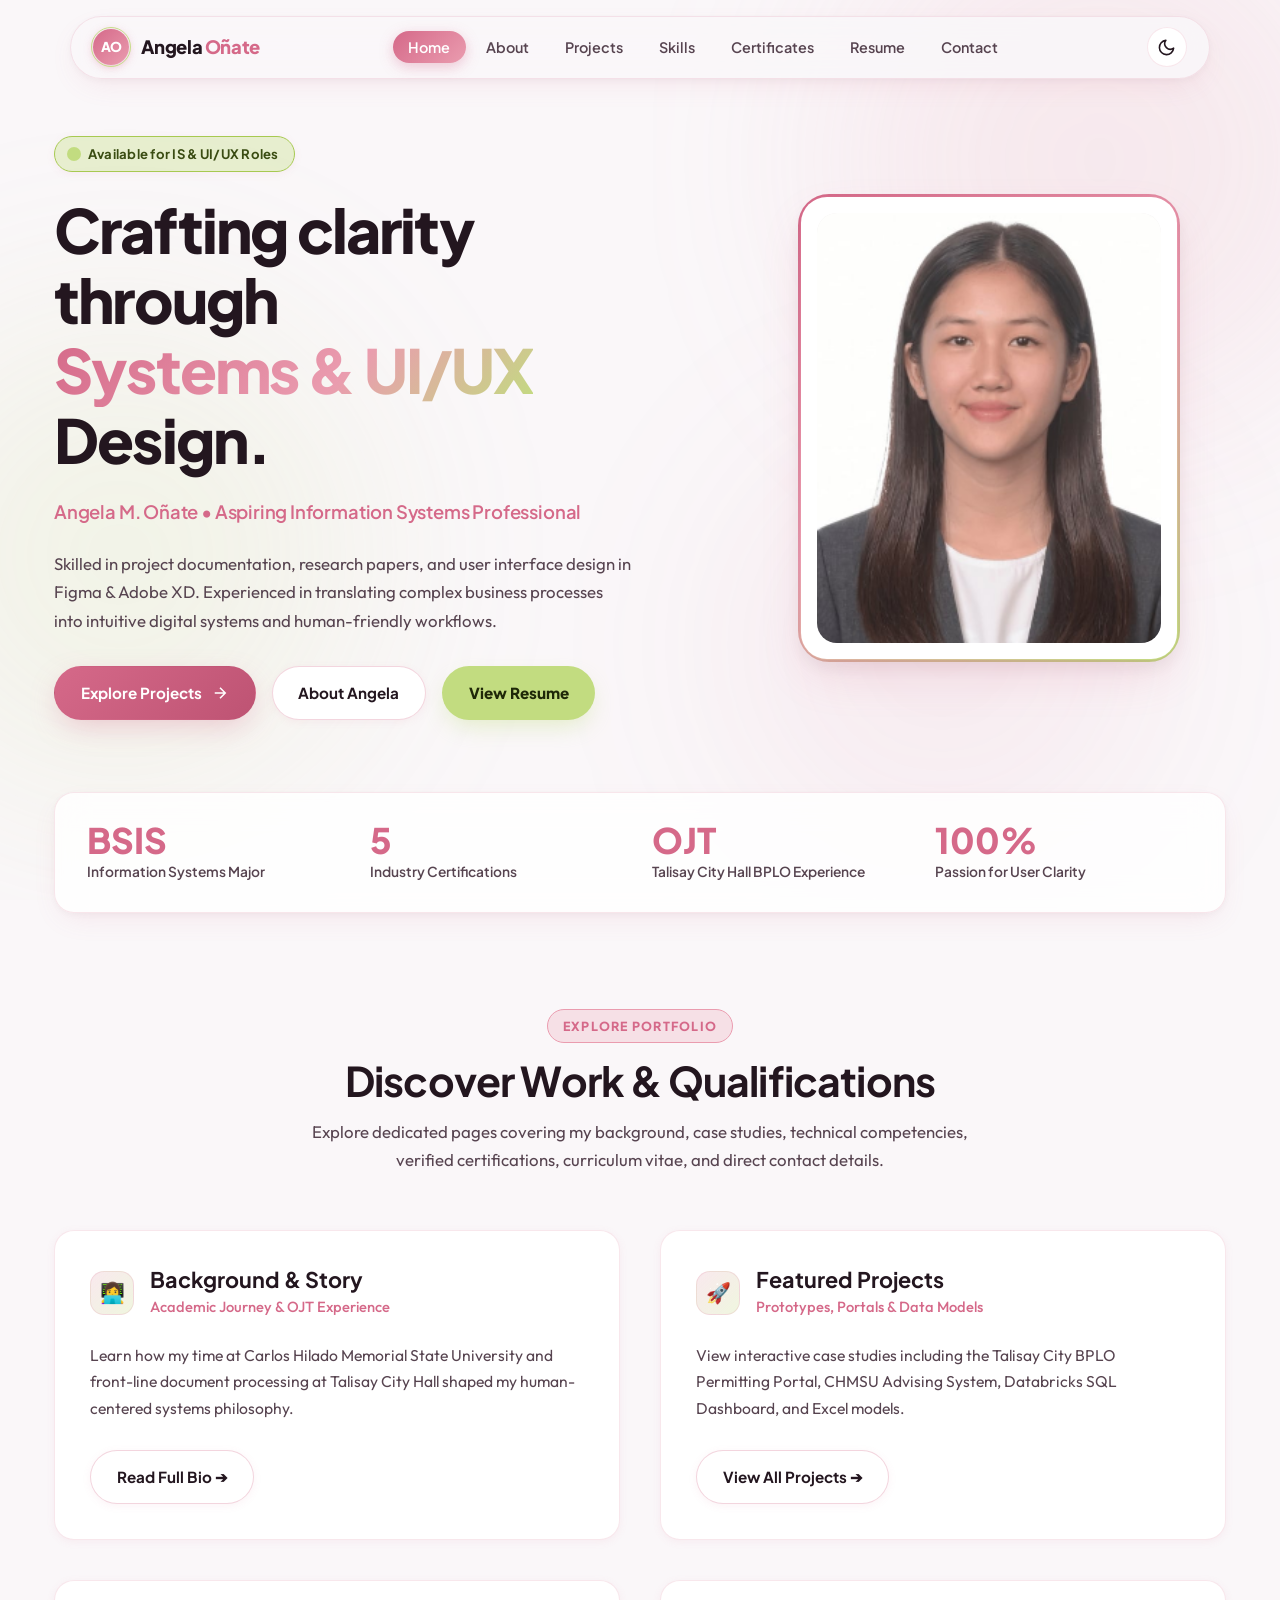
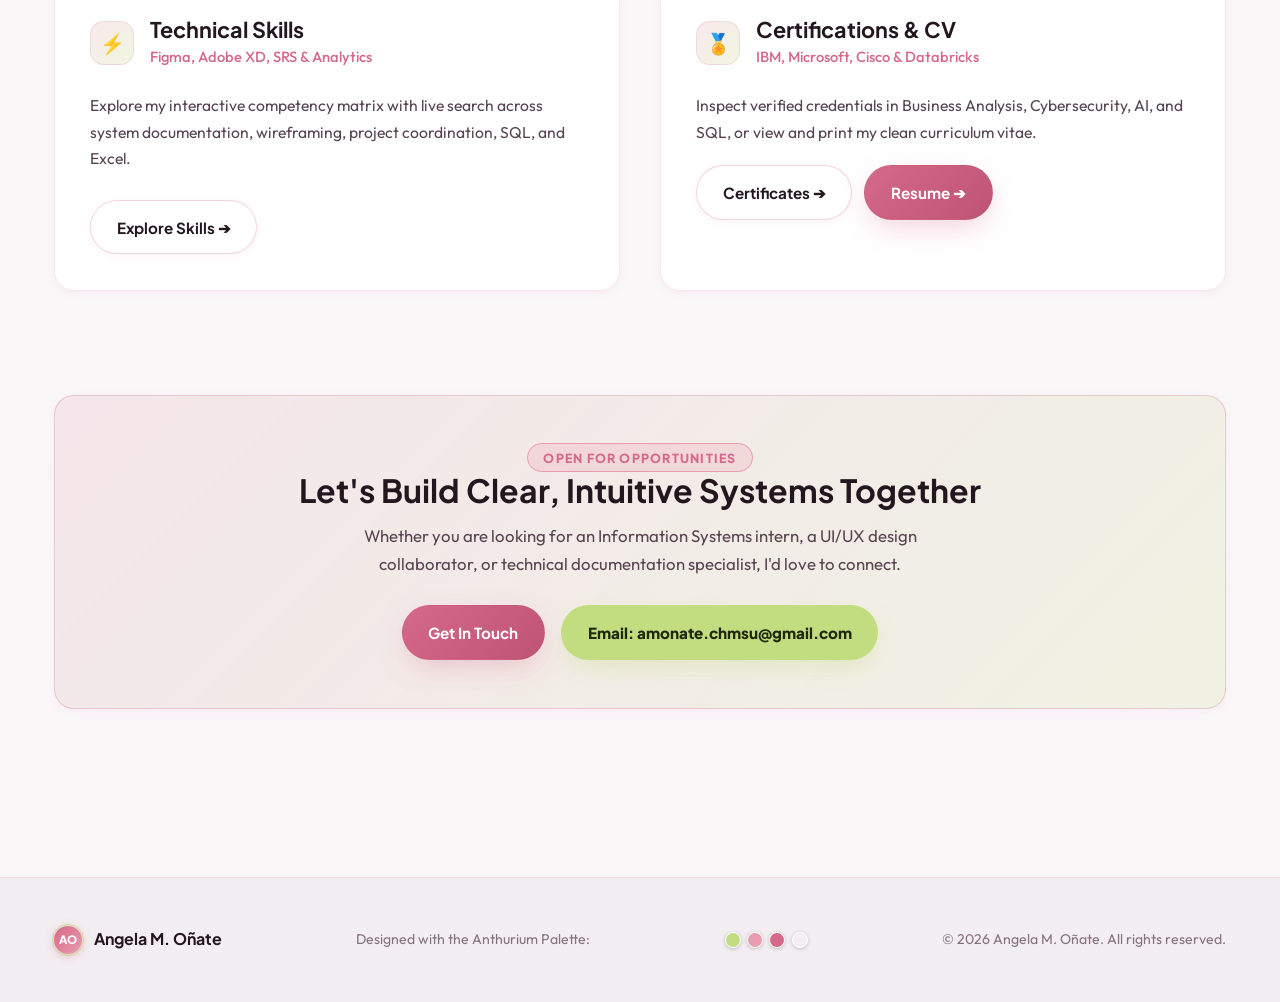
==== commit 17d23838: "style: remove floating badges from home page photocard" ====
--- a/index.html
+++ b/index.html
@@ -133,23 +133,8 @@
                   <img src="assets/angela-photo.png" alt="Angela M. Oñate - Professional Portrait" class="portrait-img" width="248" height="298">
                 </div>
               </div>
-
-              <div class="float-badge badge-top-left">
-                <div class="badge-icon icon-bg-orchid">🎓</div>
-                <div class="badge-text-group">
-                  <span class="badge-title">CHMSU BSIS</span>
-                  <span class="badge-subtitle">Class of 2027</span>
-                </div>
-              </div>
-
-              <div class="float-badge badge-bottom-right">
-                <div class="badge-icon icon-bg-stem">✨</div>
-                <div class="badge-text-group">
-                  <span class="badge-title">5x Certified</span>
-                  <span class="badge-subtitle">IBM • Cisco • Databricks</span>
-                </div>
-              </div>
-            </div>
+            </div>
+
           </div>
         </div>
 
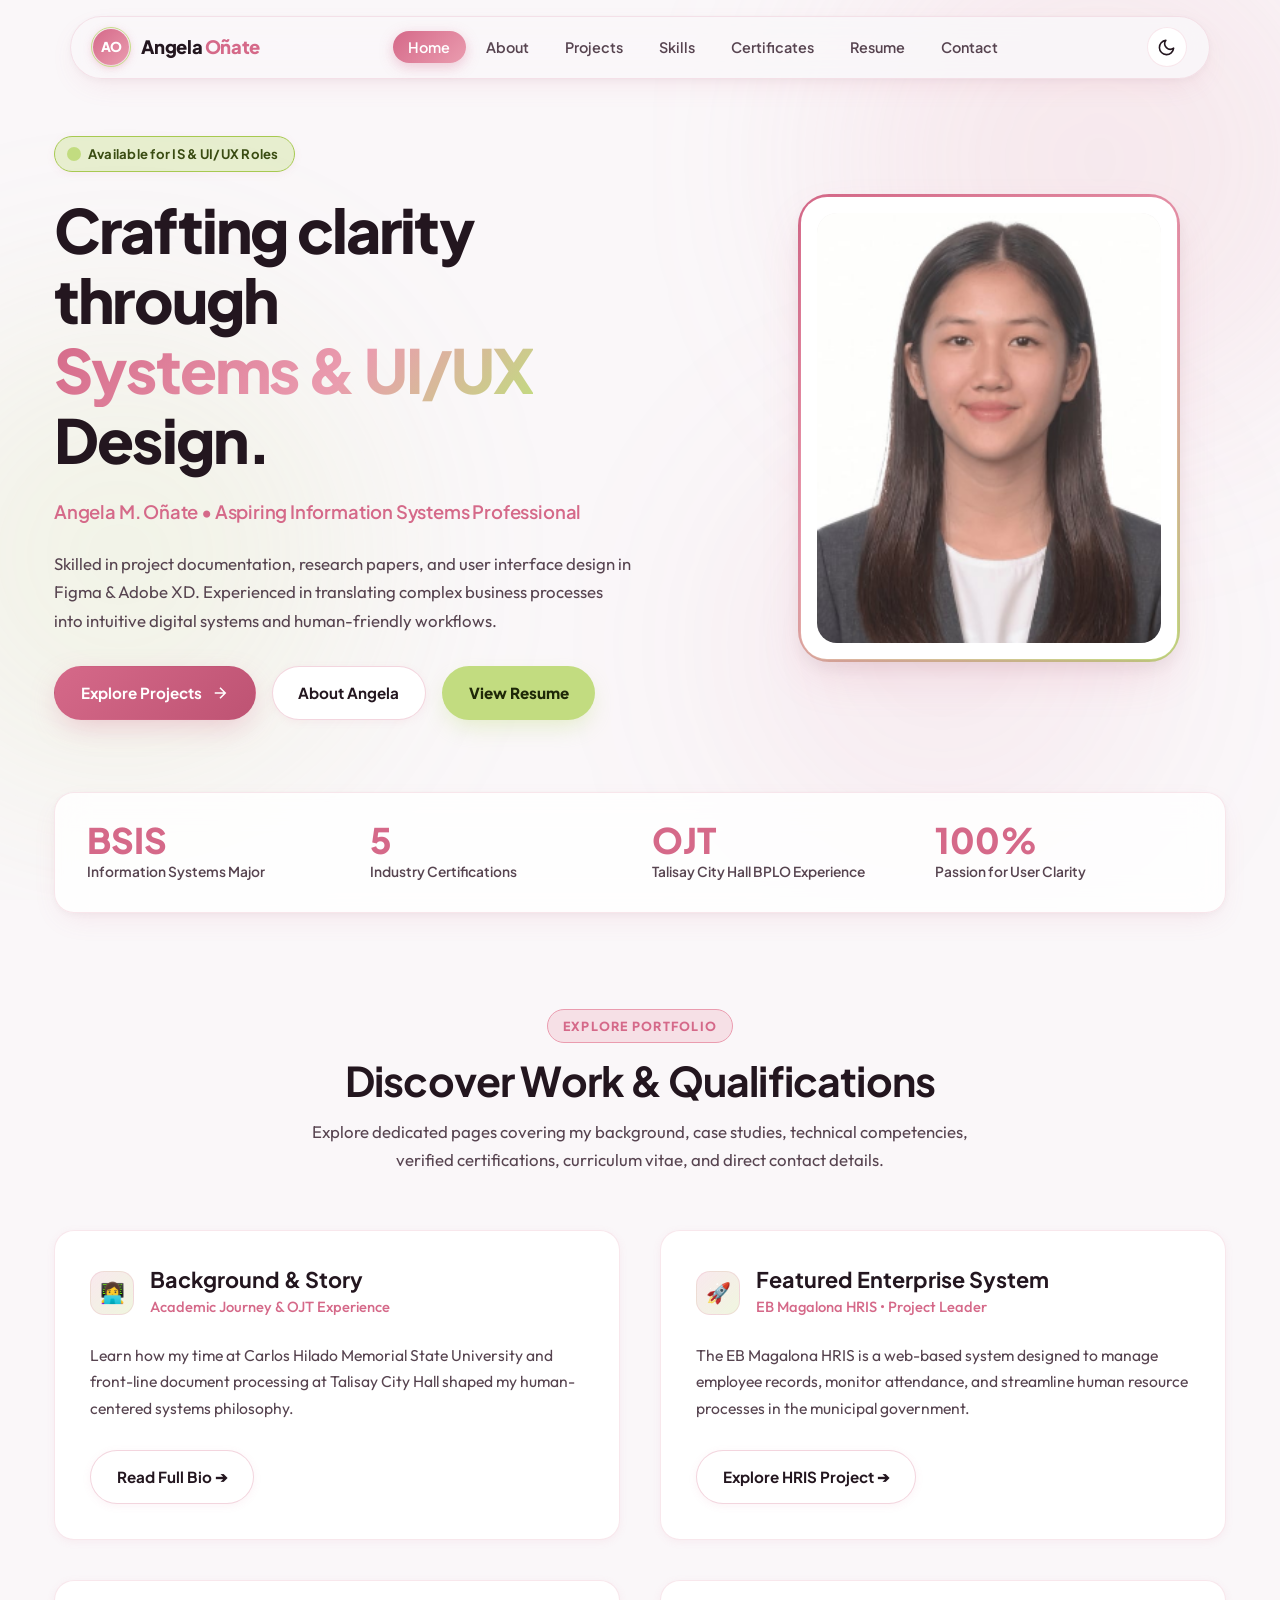
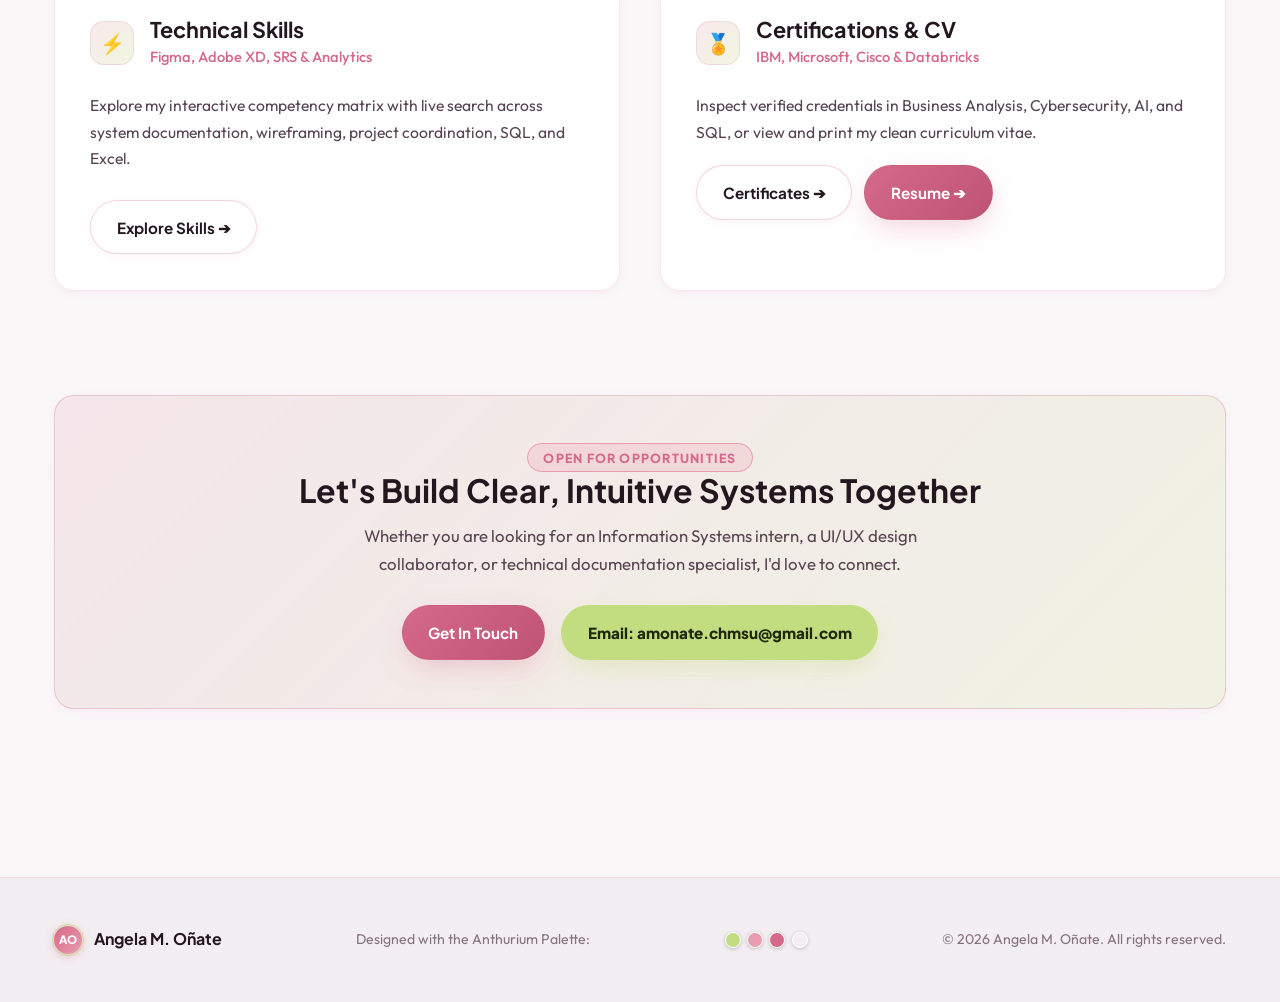
==== commit 03ac17c4: "feat: exclusively feature EB Magalona HRIS project with Angela as Project Leader and live link" ====
--- a/index.html
+++ b/index.html
@@ -192,14 +192,14 @@
             <div class="card-heading-group">
               <div class="card-icon-box">🚀</div>
               <div>
-                <h3 class="card-title">Featured Projects</h3>
-                <span class="timeline-subtitle">Prototypes, Portals &amp; Data Models</span>
-              </div>
-            </div>
-            <p class="about-text">
-              View interactive case studies including the Talisay City BPLO Permitting Portal, CHMSU Advising System, Databricks SQL Dashboard, and Excel models.
-            </p>
-            <a href="projects.html" class="btn btn-secondary" style="margin-top: 0.5rem;">View All Projects ➔</a>
+                <h3 class="card-title">Featured Enterprise System</h3>
+                <span class="timeline-subtitle">EB Magalona HRIS • Project Leader</span>
+              </div>
+            </div>
+            <p class="about-text">
+              The EB Magalona HRIS is a web-based system designed to manage employee records, monitor attendance, and streamline human resource processes in the municipal government.
+            </p>
+            <a href="projects.html" class="btn btn-secondary" style="margin-top: 0.5rem;">Explore HRIS Project ➔</a>
           </article>
 
           <!-- Card 3 -->
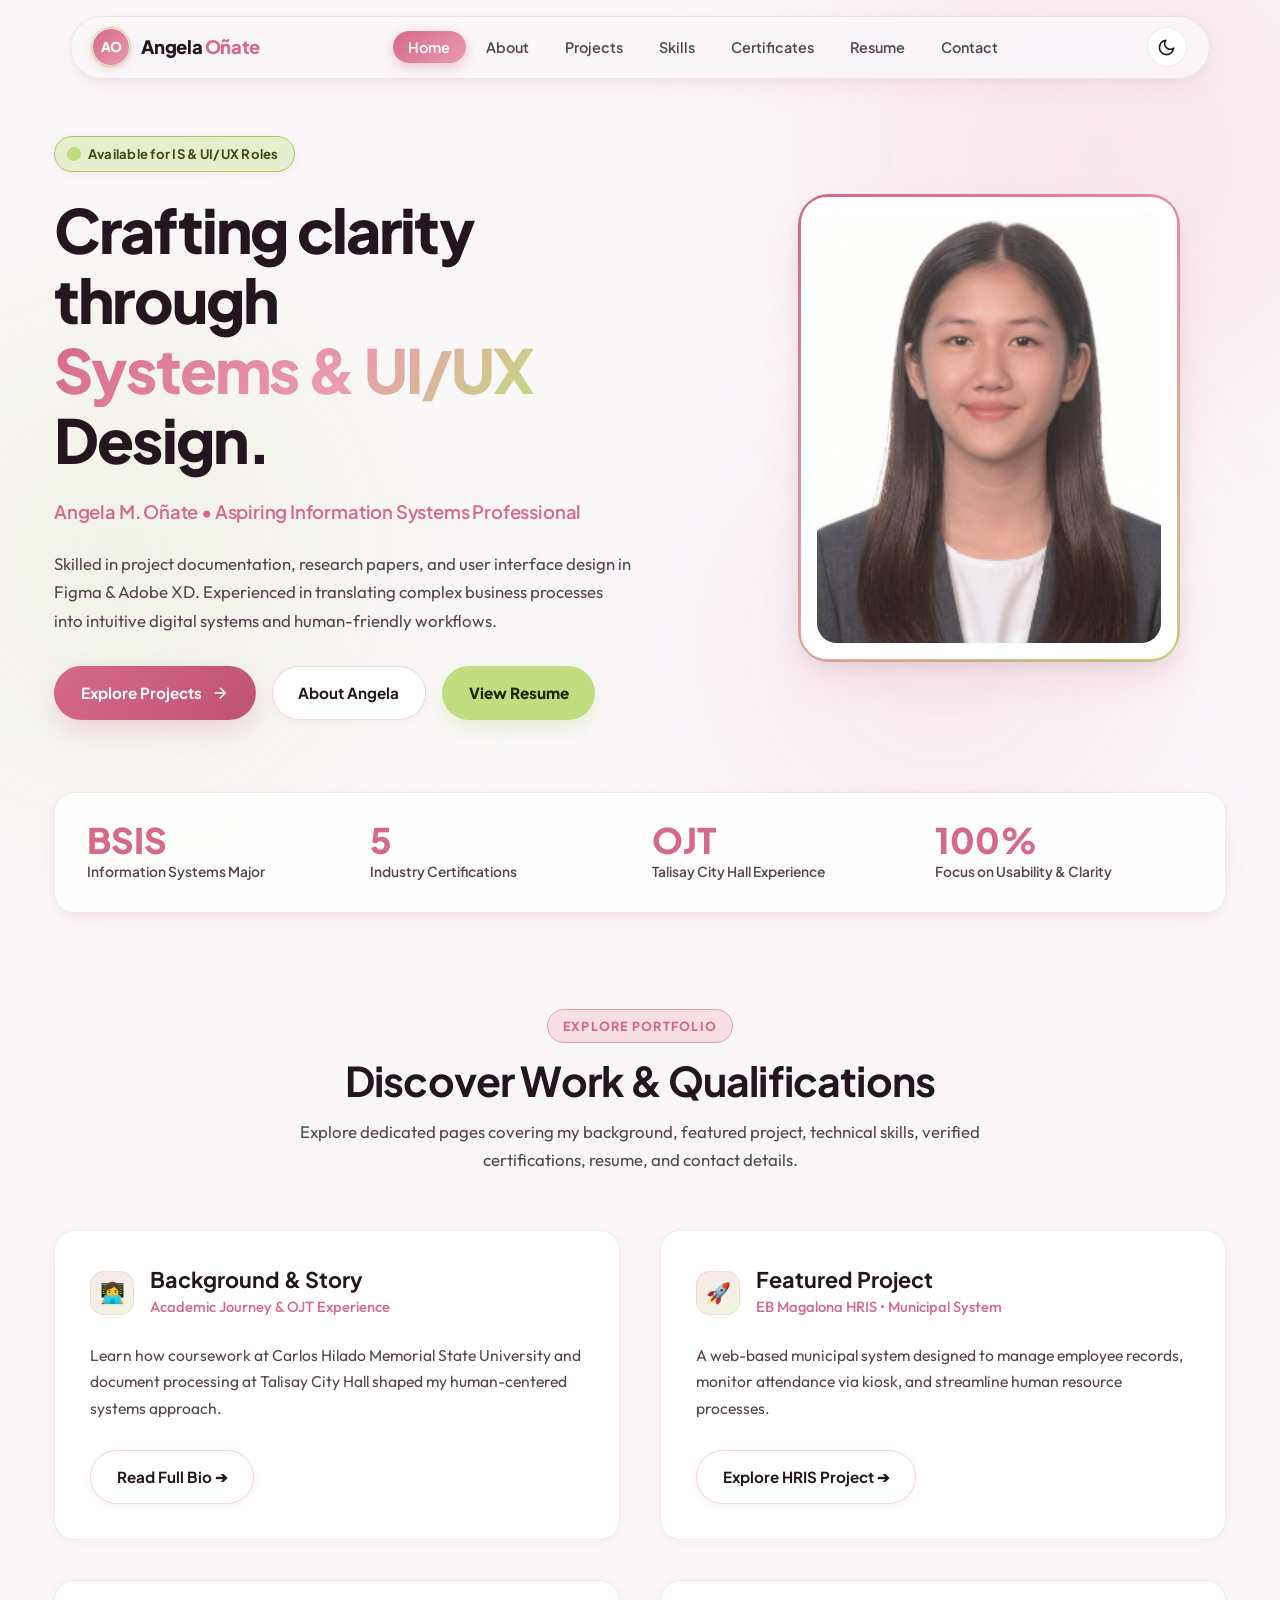
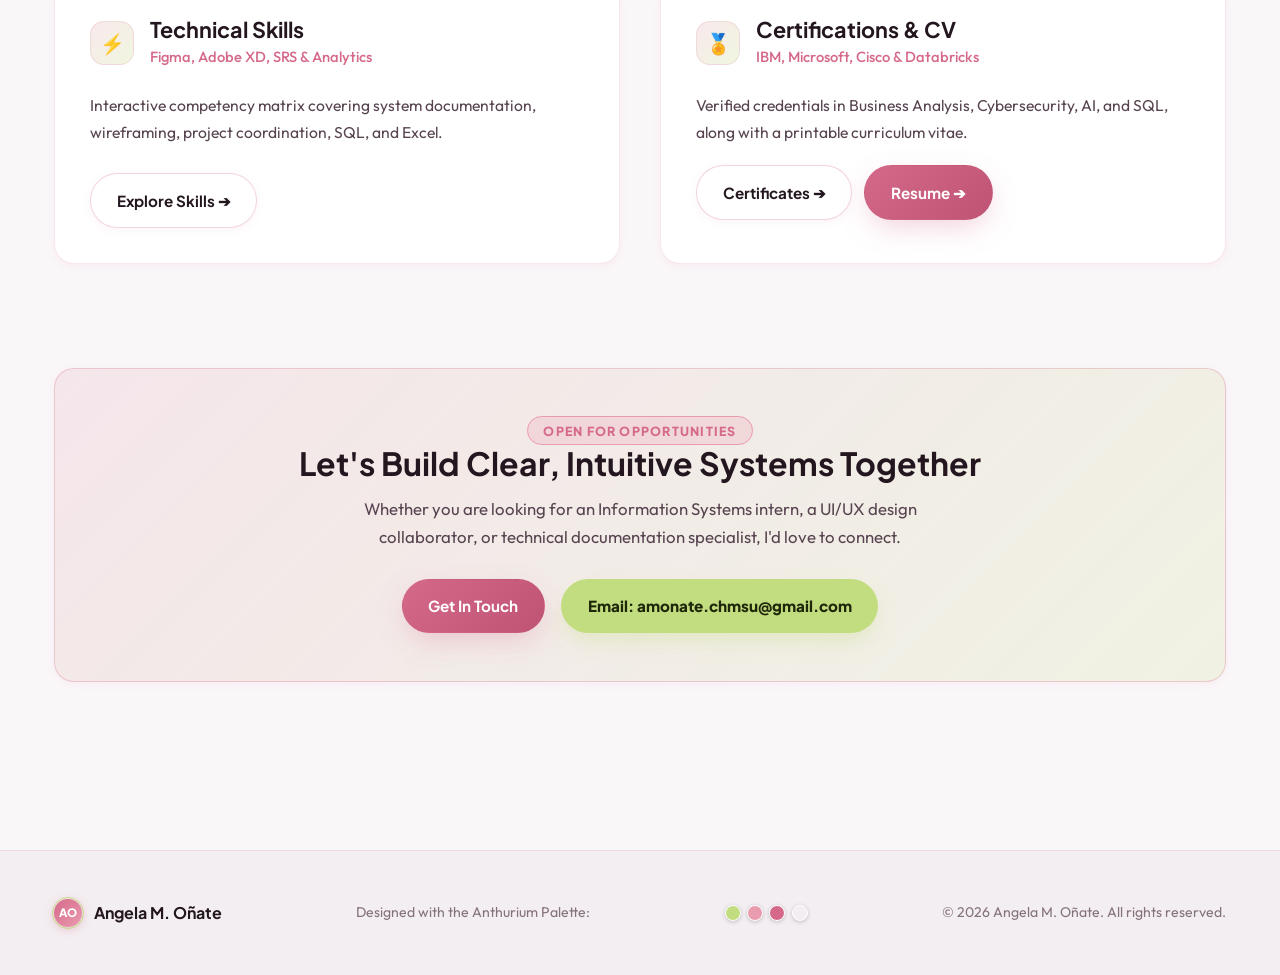
==== commit 38c67270: "refactor: streamline copy across portfolio to be concise, grounded, and eliminate repetitive role la" ====
--- a/index.html
+++ b/index.html
@@ -150,11 +150,11 @@
           </div>
           <div class="metric-item">
             <span class="metric-number">OJT</span>
-            <span class="metric-label">Talisay City Hall BPLO Experience</span>
+            <span class="metric-label">Talisay City Hall Experience</span>
           </div>
           <div class="metric-item">
             <span class="metric-number">100%</span>
-            <span class="metric-label">Passion for User Clarity</span>
+            <span class="metric-label">Focus on Usability &amp; Clarity</span>
           </div>
         </div>
       </div>
@@ -167,7 +167,7 @@
           <span class="section-tag">Explore Portfolio</span>
           <h2 class="section-title">Discover Work &amp; Qualifications</h2>
           <p class="section-desc">
-            Explore dedicated pages covering my background, case studies, technical competencies, verified certifications, curriculum vitae, and direct contact details.
+            Explore dedicated pages covering my background, featured project, technical skills, verified certifications, resume, and contact details.
           </p>
         </div>
 
@@ -182,7 +182,7 @@
               </div>
             </div>
             <p class="about-text">
-              Learn how my time at Carlos Hilado Memorial State University and front-line document processing at Talisay City Hall shaped my human-centered systems philosophy.
+              Learn how coursework at Carlos Hilado Memorial State University and document processing at Talisay City Hall shaped my human-centered systems approach.
             </p>
             <a href="about.html" class="btn btn-secondary" style="margin-top: 0.5rem;">Read Full Bio ➔</a>
           </article>
@@ -192,12 +192,12 @@
             <div class="card-heading-group">
               <div class="card-icon-box">🚀</div>
               <div>
-                <h3 class="card-title">Featured Enterprise System</h3>
-                <span class="timeline-subtitle">EB Magalona HRIS • Project Leader</span>
-              </div>
-            </div>
-            <p class="about-text">
-              The EB Magalona HRIS is a web-based system designed to manage employee records, monitor attendance, and streamline human resource processes in the municipal government.
+                <h3 class="card-title">Featured Project</h3>
+                <span class="timeline-subtitle">EB Magalona HRIS • Municipal System</span>
+              </div>
+            </div>
+            <p class="about-text">
+              A web-based municipal system designed to manage employee records, monitor attendance via kiosk, and streamline human resource processes.
             </p>
             <a href="projects.html" class="btn btn-secondary" style="margin-top: 0.5rem;">Explore HRIS Project ➔</a>
           </article>
@@ -212,7 +212,7 @@
               </div>
             </div>
             <p class="about-text">
-              Explore my interactive competency matrix with live search across system documentation, wireframing, project coordination, SQL, and Excel.
+              Interactive competency matrix covering system documentation, wireframing, project coordination, SQL, and Excel.
             </p>
             <a href="skills.html" class="btn btn-secondary" style="margin-top: 0.5rem;">Explore Skills ➔</a>
           </article>
@@ -227,7 +227,7 @@
               </div>
             </div>
             <p class="about-text">
-              Inspect verified credentials in Business Analysis, Cybersecurity, AI, and SQL, or view and print my clean curriculum vitae.
+              Verified credentials in Business Analysis, Cybersecurity, AI, and SQL, along with a printable curriculum vitae.
             </p>
             <div style="display: flex; gap: 0.75rem; flex-wrap: wrap; margin-top: 0.5rem;">
               <a href="certificates.html" class="btn btn-secondary">Certificates ➔</a>
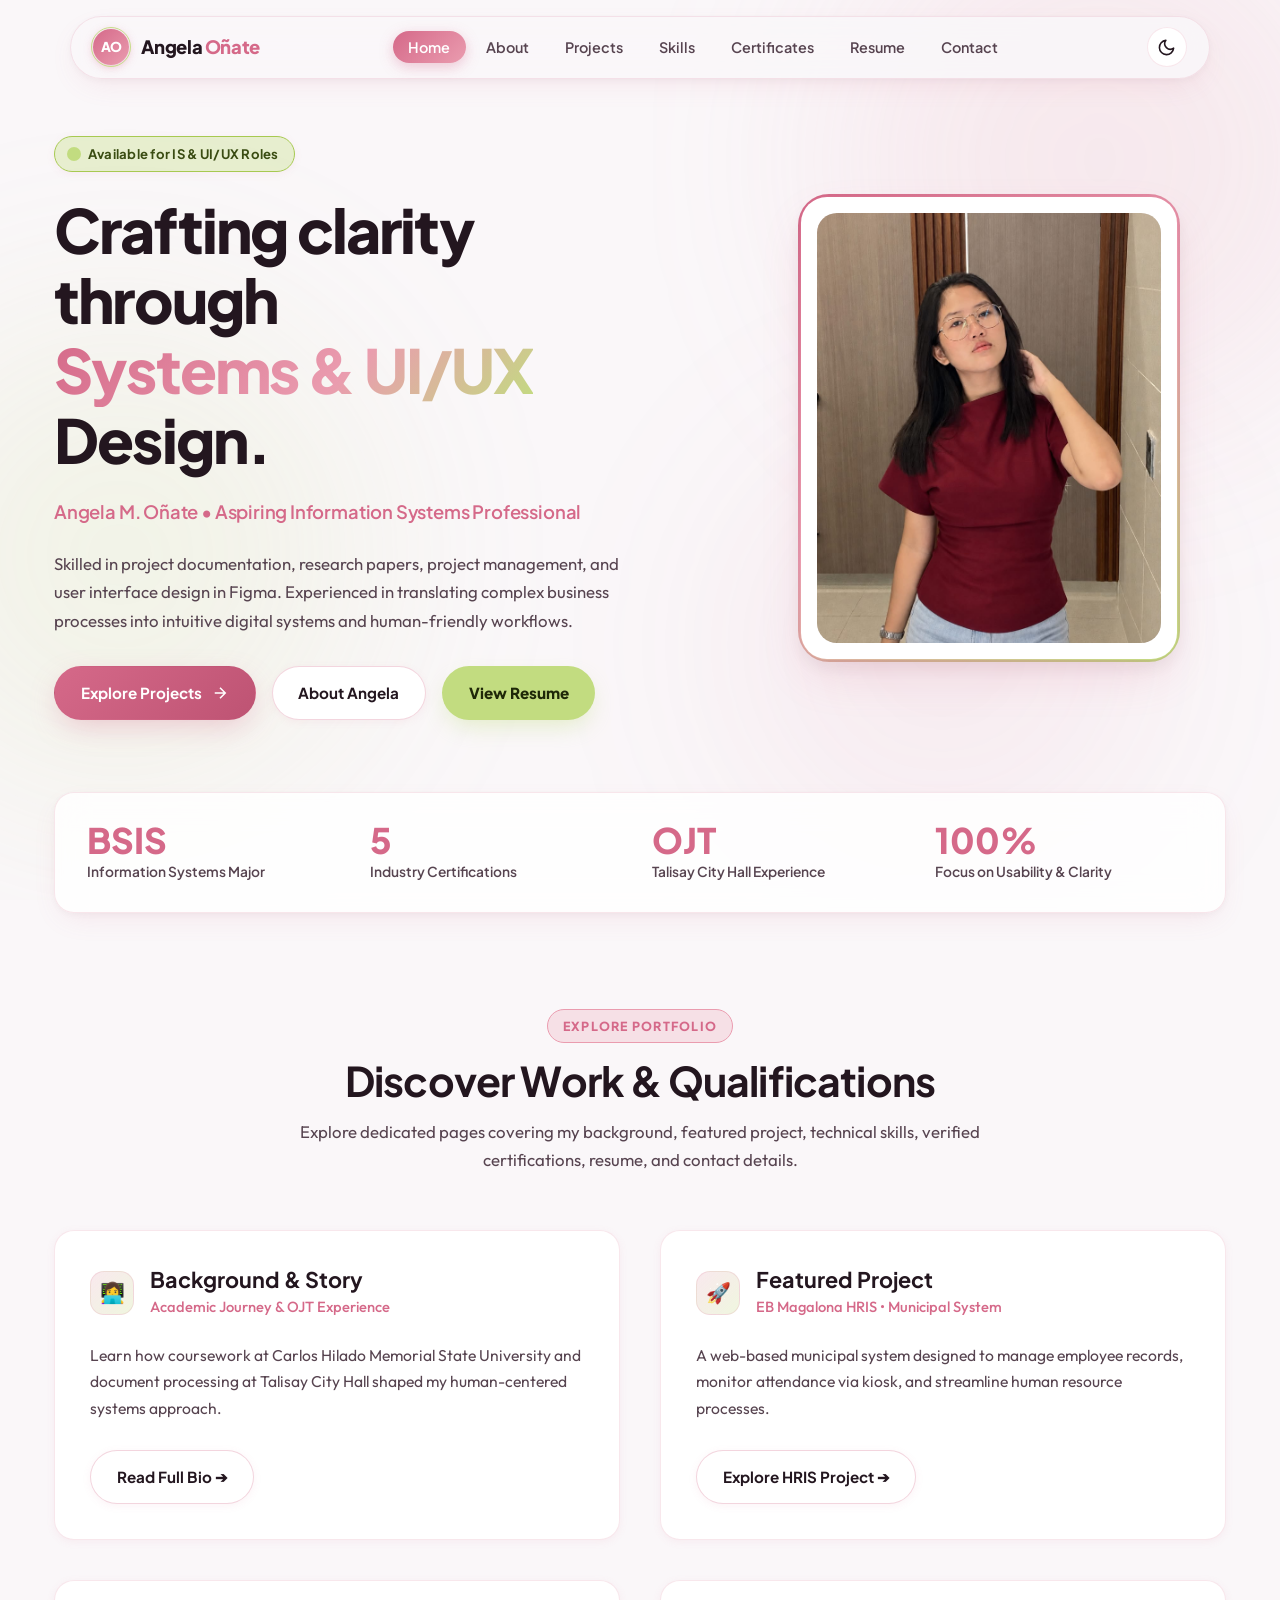
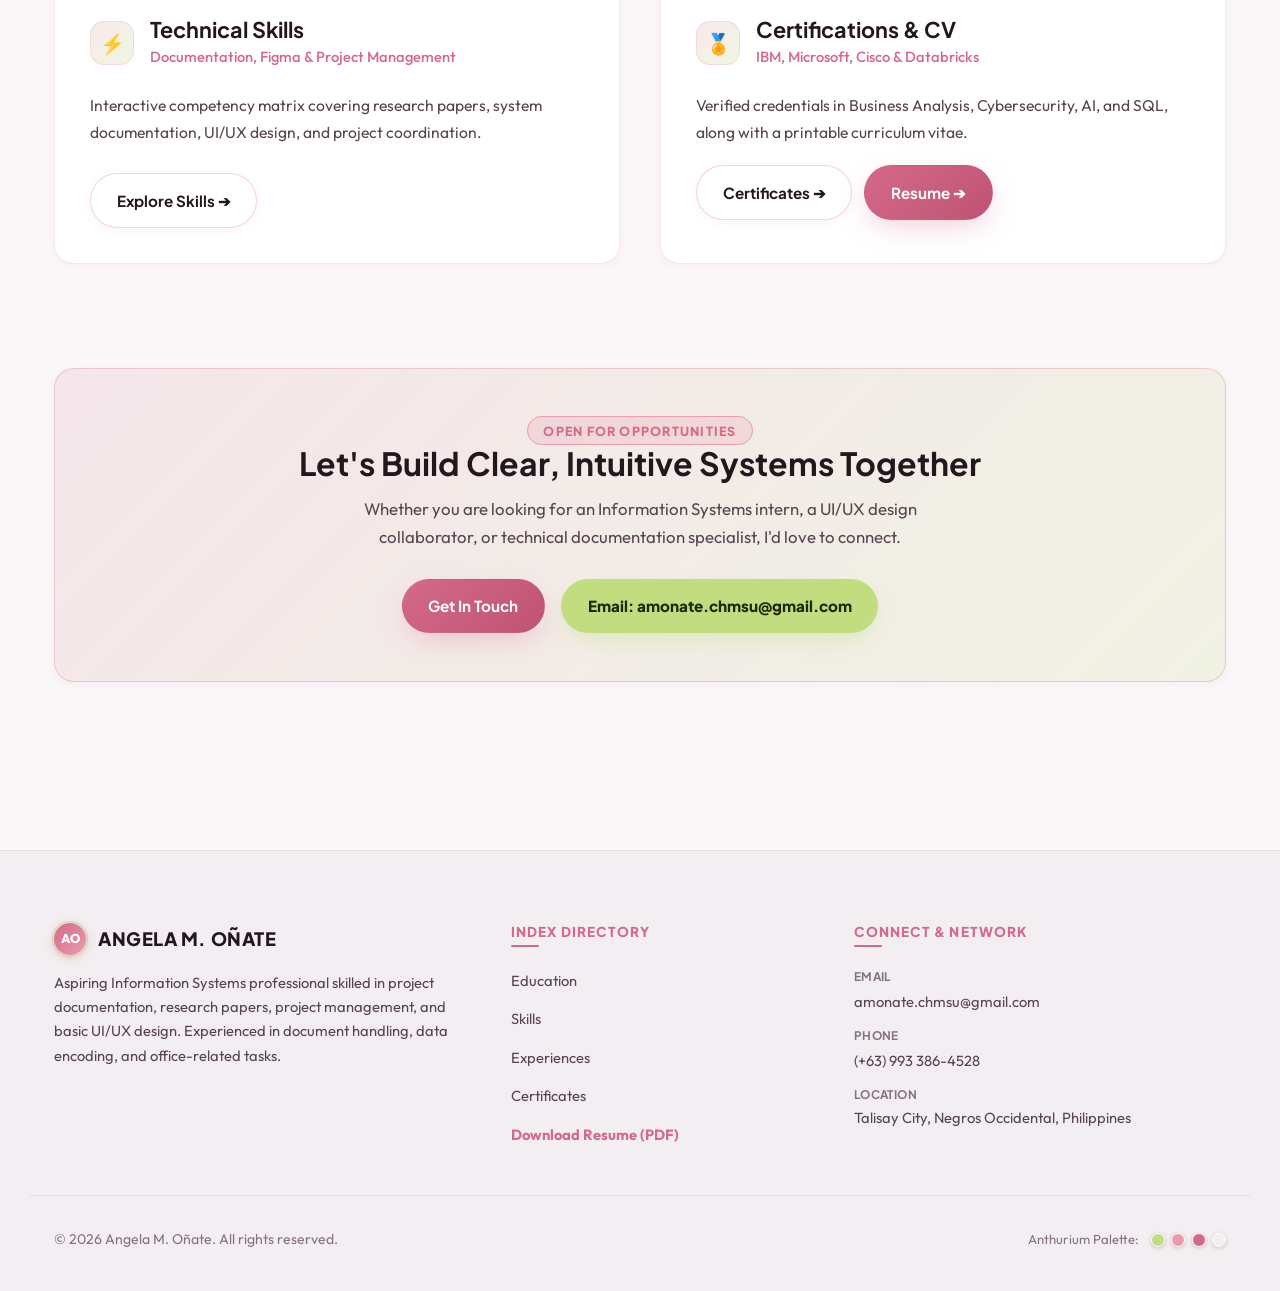
==== commit a2b67d98: "Update footer section across all pages: Angela M. Oñate bio, Index Directory, Connect & Network, and" ====
--- a/index.html
+++ b/index.html
@@ -108,7 +108,7 @@
             </p>
 
             <p class="hero-description">
-              Skilled in project documentation, research papers, and user interface design in Figma &amp; Adobe XD. Experienced in translating complex business processes into intuitive digital systems and human-friendly workflows.
+              Skilled in project documentation, research papers, project management, and user interface design in Figma. Experienced in translating complex business processes into intuitive digital systems and human-friendly workflows.
             </p>
 
             <div class="hero-actions">
@@ -208,11 +208,11 @@
               <div class="card-icon-box">⚡</div>
               <div>
                 <h3 class="card-title">Technical Skills</h3>
-                <span class="timeline-subtitle">Figma, Adobe XD, SRS &amp; Analytics</span>
+                <span class="timeline-subtitle">Documentation, Figma &amp; Project Management</span>
               </div>
             </div>
             <p class="about-text">
-              Interactive competency matrix covering system documentation, wireframing, project coordination, SQL, and Excel.
+              Interactive competency matrix covering research papers, system documentation, UI/UX design, and project coordination.
             </p>
             <a href="skills.html" class="btn btn-secondary" style="margin-top: 0.5rem;">Explore Skills ➔</a>
           </article>
@@ -258,25 +258,64 @@
 
   <!-- Footer -->
   <footer class="site-footer">
-    <div class="container footer-content">
-      <div class="footer-brand">
-        <div class="logo-avatar" style="width: 28px; height: 28px; font-size: 0.72rem;">AO</div>
-        <span>Angela M. Oñate</span>
-      </div>
-
-      <div class="footer-text">
-        Designed with the Anthurium Palette:
-      </div>
-
-      <div class="footer-palette-swatches">
-        <span class="swatch-dot" style="background: #C2DC80;" title="Sorbet Stem (#C2DC80)"></span>
-        <span class="swatch-dot" style="background: #EA9CAF;" title="Petal Glaze (#EA9CAF)"></span>
-        <span class="swatch-dot" style="background: #D56989;" title="Dusty Orchid (#D56989)"></span>
-        <span class="swatch-dot" style="background: #F3EEF1;" title="Powdered Lilac Grey (#F3EEF1)"></span>
-      </div>
-
-      <div class="footer-text">
+    <div class="container footer-grid-container">
+      <!-- Col 1: Bio & Brand -->
+      <div class="footer-col footer-col-brand">
+        <div class="footer-brand">
+          <div class="logo-avatar" style="width: 32px; height: 32px; font-size: 0.8rem;">AO</div>
+          <span class="footer-brand-title">ANGELA M. OÑATE</span>
+        </div>
+        <p class="footer-bio">
+          Aspiring Information Systems professional skilled in project documentation, research papers, project management, and basic UI/UX design. Experienced in document handling, data encoding, and office-related tasks.
+        </p>
+      </div>
+
+      <!-- Col 2: Index Directory -->
+      <div class="footer-col footer-col-nav">
+        <h3 class="footer-col-title">INDEX DIRECTORY</h3>
+        <ul class="footer-links-list">
+          <li><a href="resume.html#education" class="footer-link">Education</a></li>
+          <li><a href="skills.html" class="footer-link">Skills</a></li>
+          <li><a href="projects.html" class="footer-link">Experiences</a></li>
+          <li><a href="certificates.html" class="footer-link">Certificates</a></li>
+          <li><a href="resume.html" class="footer-link footer-link-resume">Download Resume (PDF)</a></li>
+        </ul>
+      </div>
+
+      <!-- Col 3: Connect & Network -->
+      <div class="footer-col footer-col-connect">
+        <h3 class="footer-col-title">CONNECT &amp; NETWORK</h3>
+        <ul class="footer-contact-list">
+          <li class="footer-contact-item">
+            <span class="footer-contact-label">Email</span>
+            <a href="mailto:amonate.chmsu@gmail.com" class="footer-link">amonate.chmsu@gmail.com</a>
+          </li>
+          <li class="footer-contact-item">
+            <span class="footer-contact-label">Phone</span>
+            <a href="tel:+639933864528" class="footer-link">(+63) 993 386-4528</a>
+          </li>
+          <li class="footer-contact-item">
+            <span class="footer-contact-label">Location</span>
+            <span class="footer-contact-val">Talisay City, Negros Occidental, Philippines</span>
+          </li>
+        </ul>
+      </div>
+    </div>
+
+    <!-- Bottom Copyright & Palette Bar -->
+    <div class="container footer-bottom-bar">
+      <div class="footer-copyright">
         © 2026 Angela M. Oñate. All rights reserved.
+      </div>
+
+      <div class="footer-palette-group">
+        <span class="footer-palette-label">Anthurium Palette:</span>
+        <div class="footer-palette-swatches">
+          <span class="swatch-dot" style="background: #C2DC80;" title="Sorbet Stem (#C2DC80)"></span>
+          <span class="swatch-dot" style="background: #EA9CAF;" title="Petal Glaze (#EA9CAF)"></span>
+          <span class="swatch-dot" style="background: #D56989;" title="Dusty Orchid (#D56989)"></span>
+          <span class="swatch-dot" style="background: #F3EEF1;" title="Powdered Lilac Grey (#F3EEF1)"></span>
+        </div>
       </div>
     </div>
   </footer>
--- a/styles.css
+++ b/styles.css
@@ -690,7 +690,7 @@
   width: 100%;
   height: 100%;
   object-fit: cover;
-  object-position: center top;
+  object-position: center 15%;
   transition: transform 0.6s var(--ease-spring);
 }
 
@@ -1216,7 +1216,7 @@
 
 .skills-grid {
   display: grid;
-  grid-template-columns: repeat(2, 1fr);
+  grid-template-columns: repeat(3, 1fr);
   gap: 2rem;
 }
 
@@ -1224,9 +1224,11 @@
   background: var(--bg-surface);
   border: 1px solid var(--border-subtle);
   border-radius: var(--radius-lg);
-  padding: 2rem;
+  padding: 2.2rem 1.8rem;
   box-shadow: var(--shadow-sm);
-  transition: transform var(--transition-normal), border-color var(--transition-normal);
+  display: flex;
+  flex-direction: column;
+  transition: transform var(--transition-normal), border-color var(--transition-normal), box-shadow var(--transition-normal);
 }
 
 .skill-category-card:hover {
@@ -1247,57 +1249,56 @@
 .skill-items-list {
   display: flex;
   flex-direction: column;
-  gap: 1.25rem;
+  gap: 0.85rem;
+  flex-grow: 1;
 }
 
 .skill-item {
   display: flex;
-  flex-direction: column;
-  gap: 0.45rem;
-}
-
-.skill-label-group {
-  display: flex;
-  justify-content: space-between;
-  align-items: center;
-  font-size: 0.92rem;
+  align-items: center;
+  gap: 0.75rem;
+  padding: 0.9rem 1.1rem;
+  background: var(--bg-canvas-subtle);
+  border: 1px solid var(--border-subtle);
+  border-radius: var(--radius-md);
+  font-size: 0.94rem;
   font-weight: 600;
-}
-
-.skill-score {
-  font-family: var(--font-mono);
-  font-size: 0.8rem;
-  color: var(--accent-primary);
-}
-
-.skill-bar-track {
-  width: 100%;
+  color: var(--text-primary);
+  line-height: 1.4;
+  transition: all var(--transition-fast);
+}
+
+.skill-item:hover {
+  border-color: var(--palette-petal-glaze);
+  background: var(--bg-surface);
+  transform: translateX(4px);
+  box-shadow: var(--shadow-sm);
+}
+
+.skill-bullet {
+  width: 8px;
   height: 8px;
-  background: var(--bg-canvas-subtle);
-  border-radius: var(--radius-full);
-  overflow: hidden;
-  position: relative;
-}
-
-.skill-bar-fill {
-  height: 100%;
-  border-radius: var(--radius-full);
-  background: linear-gradient(90deg, var(--palette-dusty-orchid), var(--palette-petal-glaze), var(--palette-sorbet-stem));
-  transition: width 1s var(--ease-spring);
+  border-radius: 50%;
+  background: linear-gradient(135deg, var(--palette-dusty-orchid), var(--palette-sorbet-stem));
+  flex-shrink: 0;
+}
+
+.skill-name {
+  color: var(--text-primary);
 }
 
 /* --- CERTIFICATES SECTION --- */
 .certs-grid {
   display: grid;
-  grid-template-columns: repeat(3, 1fr);
-  gap: 1.8rem;
+  grid-template-columns: repeat(auto-fill, minmax(340px, 1fr));
+  gap: 2rem;
 }
 
 .cert-card {
   background: var(--bg-surface);
   border: 1px solid var(--border-subtle);
   border-radius: var(--radius-lg);
-  padding: 1.8rem;
+  padding: 1.4rem;
   box-shadow: var(--shadow-sm);
   display: flex;
   flex-direction: column;
@@ -1319,47 +1320,141 @@
 }
 
 .cert-card:hover {
-  transform: translateY(-5px);
+  transform: translateY(-6px);
   border-color: var(--border-hover);
   box-shadow: var(--shadow-lg);
 }
 
+.cert-card:focus-visible {
+  outline: 3px solid var(--accent-primary);
+  outline-offset: 2px;
+}
+
+.cert-media-preview {
+  position: relative;
+  width: 100%;
+  aspect-ratio: 16 / 11;
+  border-radius: var(--radius-md);
+  overflow: hidden;
+  background: #FFFFFF;
+  border: 1px solid var(--border-subtle);
+  margin-bottom: 1.25rem;
+  box-shadow: inset 0 0 0 1px rgba(0, 0, 0, 0.04);
+}
+
+.cert-preview-img {
+  width: 100%;
+  height: 100%;
+  object-fit: contain;
+  background: #FFFFFF;
+  display: block;
+  transition: transform 0.4s var(--ease-spring);
+}
+
+.cert-card:hover .cert-preview-img {
+  transform: scale(1.03);
+}
+
+.cert-overlay {
+  position: absolute;
+  inset: 0;
+  background: rgba(18, 11, 16, 0.45);
+  backdrop-filter: blur(2px);
+  -webkit-backdrop-filter: blur(2px);
+  display: flex;
+  align-items: center;
+  justify-content: center;
+  opacity: 0;
+  transition: opacity var(--transition-fast);
+}
+
+.cert-card:hover .cert-overlay {
+  opacity: 1;
+}
+
+.cert-overlay-pill {
+  background: var(--bg-surface);
+  color: var(--text-primary);
+  font-family: var(--font-heading);
+  font-size: 0.82rem;
+  font-weight: 700;
+  padding: 0.45rem 0.95rem;
+  border-radius: var(--radius-full);
+  display: inline-flex;
+  align-items: center;
+  gap: 0.4rem;
+  box-shadow: var(--shadow-md);
+  border: 1px solid var(--border-medium);
+  transform: translateY(6px);
+  transition: transform var(--transition-fast);
+}
+
+.cert-card:hover .cert-overlay-pill {
+  transform: translateY(0);
+}
+
+.cert-body {
+  display: flex;
+  flex-direction: column;
+  flex-grow: 1;
+}
+
+.cert-header-meta {
+  display: flex;
+  align-items: center;
+  justify-content: space-between;
+  gap: 0.5rem;
+  margin-bottom: 0.85rem;
+  flex-wrap: wrap;
+}
+
 .cert-issuer-badge {
   display: inline-flex;
   align-items: center;
   gap: 0.4rem;
   font-family: var(--font-heading);
-  font-size: 0.76rem;
+  font-size: 0.74rem;
   font-weight: 700;
   color: var(--badge-text-stem);
   background: var(--badge-bg-stem);
   border: 1px solid var(--badge-border-stem);
-  padding: 0.3rem 0.75rem;
+  padding: 0.28rem 0.65rem;
   border-radius: var(--radius-full);
-  margin-bottom: 1.1rem;
   width: fit-content;
+}
+
+.cert-code-chip {
+  font-family: var(--font-mono);
+  font-size: 0.72rem;
+  color: var(--text-muted);
+  background: var(--bg-canvas-subtle);
+  border: 1px solid var(--border-subtle);
+  padding: 0.2rem 0.5rem;
+  border-radius: var(--radius-sm);
 }
 
 .cert-title {
   font-size: 1.15rem;
   font-weight: 700;
-  margin-bottom: 0.5rem;
+  margin-bottom: 0.4rem;
   line-height: 1.35;
+  color: var(--text-primary);
 }
 
 .cert-org {
   font-family: var(--font-heading);
-  font-size: 0.88rem;
+  font-size: 0.85rem;
   color: var(--accent-primary);
   font-weight: 600;
-  margin-bottom: 0.85rem;
+  margin-bottom: 0.75rem;
 }
 
 .cert-desc {
   font-size: 0.86rem;
   color: var(--text-secondary);
   line-height: 1.5;
-  margin-bottom: 1.4rem;
+  margin-bottom: 1.25rem;
+  flex-grow: 1;
 }
 
 .cert-meta {
@@ -1376,6 +1471,7 @@
 .cert-date {
   font-family: var(--font-mono);
   font-weight: 600;
+  color: var(--text-secondary);
 }
 
 .cert-view-action {
@@ -1384,6 +1480,11 @@
   display: inline-flex;
   align-items: center;
   gap: 0.3rem;
+  transition: transform var(--transition-fast);
+}
+
+.cert-card:hover .cert-view-action {
+  transform: translateX(3px);
 }
 
 /* --- RESUME SECTION --- */
@@ -1451,27 +1552,53 @@
   gap: 0.4rem;
 }
 
+.resume-summary {
+  margin-top: 0.75rem;
+  font-size: 0.95rem;
+  color: var(--text-secondary);
+  line-height: 1.6;
+}
+
+.resume-photo-box {
+  flex-shrink: 0;
+}
+
 .resume-photo-mini {
-  width: 105px;
-  height: 125px;
+  width: 125px;
+  height: 155px;
   border-radius: var(--radius-md);
   object-fit: cover;
-  border: 2px solid var(--border-medium);
+  object-position: center 15%;
+  border: 2.5px solid var(--border-medium);
   box-shadow: var(--shadow-md);
+  display: block;
+}
+
+.resume-grid-body {
+  display: grid;
+  grid-template-columns: 1.15fr 0.85fr;
+  gap: 2.4rem;
+}
+
+.resume-col-main, .resume-col-side {
+  display: flex;
+  flex-direction: column;
+  gap: 1.8rem;
 }
 
 .resume-section-block {
-  margin-bottom: 2.2rem;
+  margin-bottom: 0;
 }
 
 .resume-block-title {
   font-family: var(--font-heading);
-  font-size: 1.25rem;
+  font-size: 1.15rem;
   font-weight: 800;
   color: var(--accent-primary);
   text-transform: uppercase;
   letter-spacing: 0.04em;
-  margin-bottom: 1.15rem;
+  margin-bottom: 0.95rem;
+  padding-bottom: 0.4rem;
   position: relative;
   display: flex;
   align-items: center;
@@ -1486,40 +1613,61 @@
 }
 
 .resume-entry {
-  margin-bottom: 1.2rem;
+  margin-bottom: 1rem;
+}
+.resume-entry:last-child {
+  margin-bottom: 0;
 }
 
 .entry-head {
   display: flex;
   justify-content: space-between;
   align-items: baseline;
+  gap: 0.5rem;
   margin-bottom: 0.2rem;
 }
 
 .entry-role {
-  font-size: 1rem;
+  font-size: 0.98rem;
   font-weight: 700;
   color: var(--text-primary);
 }
 
 .entry-date {
   font-family: var(--font-mono);
-  font-size: 0.82rem;
+  font-size: 0.78rem;
   color: var(--accent-primary);
   font-weight: 600;
+  white-space: nowrap;
 }
 
 .entry-org {
-  font-size: 0.9rem;
+  font-size: 0.86rem;
   font-weight: 600;
-  color: var(--accent-primary);
-  margin-bottom: 0.35rem;
+  color: var(--text-secondary);
+  margin-bottom: 0.25rem;
 }
 
 .entry-details {
+  font-size: 0.83rem;
+  color: var(--text-secondary);
+  line-height: 1.45;
+}
+
+.resume-skill-item {
+  font-size: 0.84rem;
+  color: var(--text-secondary);
+  line-height: 1.45;
+  margin-bottom: 0.6rem;
+}
+.resume-skill-item:last-child {
+  margin-bottom: 0;
+}
+.resume-skill-item strong {
+  color: var(--text-primary);
+  display: block;
   font-size: 0.88rem;
-  color: var(--text-secondary);
-  line-height: 1.55;
+  margin-bottom: 0.1rem;
 }
 
 /* --- CONTACT SECTION --- */
@@ -1674,32 +1822,144 @@
 /* --- FOOTER --- */
 .site-footer {
   border-top: 1px solid var(--border-subtle);
-  padding: 3rem 0;
+  padding: 4.5rem 0 2.5rem;
   margin-top: 5rem;
   background: var(--bg-canvas-subtle);
 }
 
-.footer-content {
+.footer-grid-container {
+  display: grid;
+  grid-template-columns: 1.4fr 1fr 1.3fr;
+  gap: 3.5rem;
+  margin-bottom: 3rem;
+}
+
+.footer-col {
+  display: flex;
+  flex-direction: column;
+}
+
+.footer-brand {
+  display: flex;
+  align-items: center;
+  gap: 0.75rem;
+  margin-bottom: 1rem;
+}
+
+.footer-brand-title {
+  font-family: var(--font-heading);
+  font-size: 1.15rem;
+  font-weight: 800;
+  letter-spacing: 0.03em;
+  color: var(--text-primary);
+}
+
+.footer-bio {
+  font-size: 0.92rem;
+  color: var(--text-secondary);
+  line-height: 1.65;
+  max-width: 440px;
+}
+
+.footer-col-title {
+  font-family: var(--font-heading);
+  font-size: 0.85rem;
+  font-weight: 800;
+  text-transform: uppercase;
+  letter-spacing: 0.08em;
+  color: var(--accent-primary);
+  margin-bottom: 1.25rem;
+  position: relative;
+  padding-bottom: 0.45rem;
+}
+
+.footer-col-title::after {
+  content: '';
+  position: absolute;
+  bottom: 0;
+  left: 0;
+  width: 28px;
+  height: 2px;
+  background: var(--accent-primary);
+  border-radius: var(--radius-full);
+}
+
+.footer-links-list,
+.footer-contact-list {
+  list-style: none;
+  padding: 0;
+  margin: 0;
+  display: flex;
+  flex-direction: column;
+  gap: 0.75rem;
+}
+
+.footer-link {
+  color: var(--text-secondary);
+  font-size: 0.92rem;
+  transition: color var(--transition-fast), transform var(--transition-fast);
+  display: inline-flex;
+  align-items: center;
+  gap: 0.4rem;
+}
+
+.footer-link:hover {
+  color: var(--accent-primary);
+  transform: translateX(3px);
+}
+
+.footer-link-resume {
+  font-weight: 700;
+  color: var(--accent-primary);
+}
+
+.footer-contact-item {
+  display: flex;
+  flex-direction: column;
+  gap: 0.2rem;
+  font-size: 0.92rem;
+}
+
+.footer-contact-label {
+  font-family: var(--font-heading);
+  font-size: 0.74rem;
+  font-weight: 700;
+  text-transform: uppercase;
+  letter-spacing: 0.04em;
+  color: var(--text-muted);
+}
+
+.footer-contact-val {
+  color: var(--text-secondary);
+  line-height: 1.4;
+}
+
+.footer-bottom-bar {
   display: flex;
   align-items: center;
   justify-content: space-between;
   flex-wrap: wrap;
   gap: 1.5rem;
-}
-
-.footer-brand {
-  display: flex;
-  align-items: center;
-  gap: 0.75rem;
-  font-family: var(--font-heading);
-  font-weight: 700;
-}
-
-.footer-text {
+  padding-top: 2rem;
+  border-top: 1px solid var(--border-subtle);
+}
+
+.footer-copyright {
   font-size: 0.88rem;
   color: var(--text-muted);
 }
 
+.footer-palette-group {
+  display: flex;
+  align-items: center;
+  gap: 0.75rem;
+}
+
+.footer-palette-label {
+  font-size: 0.82rem;
+  color: var(--text-muted);
+}
+
 .footer-palette-swatches {
   display: flex;
   align-items: center;
@@ -1707,8 +1967,8 @@
 }
 
 .swatch-dot {
-  width: 16px;
-  height: 16px;
+  width: 14px;
+  height: 14px;
   border-radius: 50%;
   border: 1.5px solid var(--bg-surface);
   box-shadow: 0 1px 4px rgba(0, 0, 0, 0.2);
@@ -1793,15 +2053,15 @@
   border: none;
   background: transparent;
   padding: 0;
-  max-width: 680px;
-  width: 90%;
+  max-width: 840px;
+  width: 92%;
   border-radius: var(--radius-xl);
   overflow: hidden;
   box-shadow: var(--shadow-lg);
 }
 
 dialog.custom-modal::backdrop {
-  background: rgba(18, 11, 16, 0.7);
+  background: rgba(18, 11, 16, 0.75);
   backdrop-filter: blur(8px);
   -webkit-backdrop-filter: blur(8px);
 }
@@ -1814,8 +2074,75 @@
   position: relative;
   display: flex;
   flex-direction: column;
-  max-height: 85vh;
+  max-height: 88vh;
   overflow-y: auto;
+}
+
+.modal-cert-viewer {
+  width: 100%;
+  border-radius: var(--radius-md);
+  overflow: hidden;
+  background: #FFFFFF;
+  border: 1.5px solid var(--border-medium);
+  box-shadow: var(--shadow-sm);
+  margin-bottom: 1.4rem;
+  text-align: center;
+}
+
+.modal-cert-img {
+  width: 100%;
+  height: auto;
+  max-height: 480px;
+  object-fit: contain;
+  display: block;
+  background: #FFFFFF;
+  margin: 0 auto;
+}
+
+.modal-cert-actions {
+  display: flex;
+  flex-wrap: wrap;
+  gap: 0.75rem;
+  margin-bottom: 1.5rem;
+  align-items: center;
+}
+
+.modal-meta-grid {
+  display: grid;
+  grid-template-columns: repeat(2, 1fr);
+  gap: 1rem;
+  background: var(--bg-canvas-subtle);
+  padding: 1.25rem;
+  border-radius: var(--radius-md);
+  border: 1px solid var(--border-subtle);
+  margin-bottom: 1.4rem;
+}
+
+@media (max-width: 580px) {
+  .modal-meta-grid {
+    grid-template-columns: 1fr;
+  }
+}
+
+.modal-meta-item {
+  display: flex;
+  flex-direction: column;
+  gap: 0.25rem;
+}
+
+.modal-meta-label {
+  font-size: 0.74rem;
+  font-weight: 700;
+  text-transform: uppercase;
+  color: var(--text-muted);
+  font-family: var(--font-heading);
+}
+
+.modal-meta-value {
+  font-size: 0.92rem;
+  font-weight: 600;
+  color: var(--text-primary);
+  word-break: break-all;
 }
 
 .modal-close-btn {
@@ -1841,17 +2168,43 @@
   color: #FFFFFF;
 }
 
-/* --- PRINT MEDIA STYLES FOR RESUME --- */
+/* ==========================================================================
+   A4 SINGLE-PAGE PRINT SYSTEM FOR RESUME
+   ========================================================================== */
+@page {
+  size: A4 portrait;
+  margin: 9mm 12mm 9mm 12mm;
+}
+
 @media print {
-  body {
+  *, *::before, *::after {
+    box-sizing: border-box !important;
+    text-shadow: none !important;
+    box-shadow: none !important;
+  }
+
+  html, body {
     background: #FFFFFF !important;
-    color: #000000 !important;
-  }
-
+    color: #1A1819 !important;
+    font-size: 9.2pt !important;
+    line-height: 1.4 !important;
+    margin: 0 !important;
+    padding: 0 !important;
+    width: 100% !important;
+    max-width: 100% !important;
+    height: 100% !important;
+    -webkit-print-color-adjust: exact !important;
+    print-color-adjust: exact !important;
+    overflow: hidden !important;
+  }
+
+  /* Hide all website chrome, decorations, and non-resume sections */
   .site-header,
+  .section-header,
   .hero-section,
   .ambient-glow,
   .projects-filter-bar,
+  .mobile-nav-drawer,
   #projects,
   #skills,
   #certificates,
@@ -1859,32 +2212,198 @@
   .site-footer,
   .back-to-top,
   .resume-action-bar,
-  .toast-container {
+  .toast-container,
+  dialog.custom-modal {
     display: none !important;
   }
 
-  #resume {
+  .page-main {
     padding: 0 !important;
     margin: 0 !important;
   }
 
+  .container {
+    padding: 0 !important;
+    margin: 0 !important;
+    max-width: 100% !important;
+    width: 100% !important;
+  }
+
+  /* Fit to single A4 paper */
   .resume-paper {
     border: none !important;
     box-shadow: none !important;
+    border-radius: 0 !important;
     padding: 0 !important;
+    margin: 0 !important;
     max-width: 100% !important;
-  }
-
+    width: 100% !important;
+    background: transparent !important;
+    page-break-after: avoid !important;
+    page-break-inside: avoid !important;
+  }
+
+  /* Header */
   .resume-header {
-    border-bottom: 2px solid #D56989 !important;
+    display: flex !important;
+    flex-direction: row !important;
+    justify-content: space-between !important;
+    align-items: flex-start !important;
+    gap: 9mm !important;
+    padding-bottom: 4mm !important;
+    margin-bottom: 5.5mm !important;
+    border-bottom: 1.8pt solid #D56989 !important;
+    page-break-inside: avoid !important;
+  }
+
+  .resume-header-info {
+    flex: 1 !important;
   }
 
   .resume-name {
-    color: #000000 !important;
-  }
-
-  .resume-role, .resume-block-title {
+    font-size: 20pt !important;
+    font-weight: 800 !important;
+    color: #1A1819 !important;
+    margin-bottom: 1mm !important;
+    letter-spacing: -0.01em !important;
+    line-height: 1.15 !important;
+  }
+
+  .resume-role {
+    font-size: 10pt !important;
     color: #D56989 !important;
+    font-weight: 700 !important;
+    margin-bottom: 2mm !important;
+  }
+
+  .resume-contact-inline {
+    display: flex !important;
+    flex-wrap: wrap !important;
+    gap: 4.5mm !important;
+    font-size: 8.4pt !important;
+    color: #333333 !important;
+  }
+
+  .contact-pill {
+    display: inline-flex !important;
+    align-items: center !important;
+    gap: 1mm !important;
+  }
+
+  .resume-summary {
+    font-size: 8.7pt !important;
+    line-height: 1.4 !important;
+    color: #444444 !important;
+    margin-top: 2mm !important;
+  }
+
+  .resume-photo-box {
+    flex-shrink: 0 !important;
+  }
+
+  .resume-photo-mini {
+    width: 32mm !important;
+    height: 38mm !important;
+    border-radius: 2.8mm !important;
+    border: 1.4pt solid #D56989 !important;
+    object-fit: cover !important;
+    object-position: center 15% !important;
+    box-shadow: none !important;
+    display: block !important;
+  }
+
+  /* Two-column body grid */
+  .resume-grid-body {
+    display: grid !important;
+    grid-template-columns: 1.18fr 0.82fr !important;
+    gap: 8.5mm !important;
+    page-break-inside: avoid !important;
+  }
+
+  .resume-col-main, .resume-col-side {
+    display: flex !important;
+    flex-direction: column !important;
+    gap: 6.5mm !important;
+  }
+
+  .resume-section-block {
+    margin-bottom: 0 !important;
+    page-break-inside: avoid !important;
+  }
+
+  .resume-block-title {
+    font-size: 10pt !important;
+    font-weight: 800 !important;
+    color: #D56989 !important;
+    text-transform: uppercase !important;
+    letter-spacing: 0.04em !important;
+    padding-bottom: 1.3mm !important;
+    margin-bottom: 3.2mm !important;
+    border-bottom: 1.2pt solid #E8CAD6 !important;
+  }
+  .resume-block-title::after {
+    display: none !important;
+  }
+
+  .resume-entry {
+    margin-bottom: 4mm !important;
+    page-break-inside: avoid !important;
+  }
+  .resume-entry:last-child {
+    margin-bottom: 0 !important;
+  }
+
+  .entry-head {
+    display: flex !important;
+    justify-content: space-between !important;
+    align-items: baseline !important;
+    margin-bottom: 0.4mm !important;
+  }
+
+  .entry-role {
+    font-size: 9pt !important;
+    font-weight: 700 !important;
+    color: #111111 !important;
+  }
+
+  .entry-date {
+    font-size: 8pt !important;
+    color: #666666 !important;
+  }
+
+  .entry-org {
+    font-size: 8.5pt !important;
+    color: #8C2E4D !important;
+    font-weight: 600 !important;
+    margin-bottom: 0.7mm !important;
+  }
+
+  .entry-details {
+    font-size: 8.3pt !important;
+    line-height: 1.38 !important;
+    color: #333333 !important;
+  }
+
+  .resume-skill-item {
+    font-size: 8.3pt !important;
+    line-height: 1.38 !important;
+    margin-bottom: 3.2mm !important;
+    color: #333333 !important;
+  }
+  .resume-skill-item:last-child {
+    margin-bottom: 0 !important;
+  }
+  .resume-skill-item strong {
+    font-size: 8.8pt !important;
+    color: #111111 !important;
+    display: block !important;
+    margin-bottom: 0.4mm !important;
+  }
+
+  /* Single Page Fit Constraint */
+  body, .resume-paper, .resume-grid-body {
+    max-height: 279mm !important;
+    overflow: hidden !important;
   }
 }
 
@@ -1915,12 +2434,27 @@
     grid-template-columns: 1fr;
   }
 
+  .skills-grid {
+    grid-template-columns: 1fr;
+  }
+
   .certs-grid {
     grid-template-columns: repeat(2, 1fr);
   }
 
   .contact-grid {
     grid-template-columns: 1fr;
+  }
+
+  .footer-grid-container {
+    grid-template-columns: 1fr;
+    gap: 2.5rem;
+  }
+
+  .footer-bottom-bar {
+    flex-direction: column;
+    text-align: center;
+    gap: 1.25rem;
   }
 }
 
@@ -1955,6 +2489,11 @@
     justify-content: center;
   }
 
+  .resume-grid-body {
+    grid-template-columns: 1fr;
+    gap: 1.8rem;
+  }
+
   .badge-top-left {
     left: 0;
   }
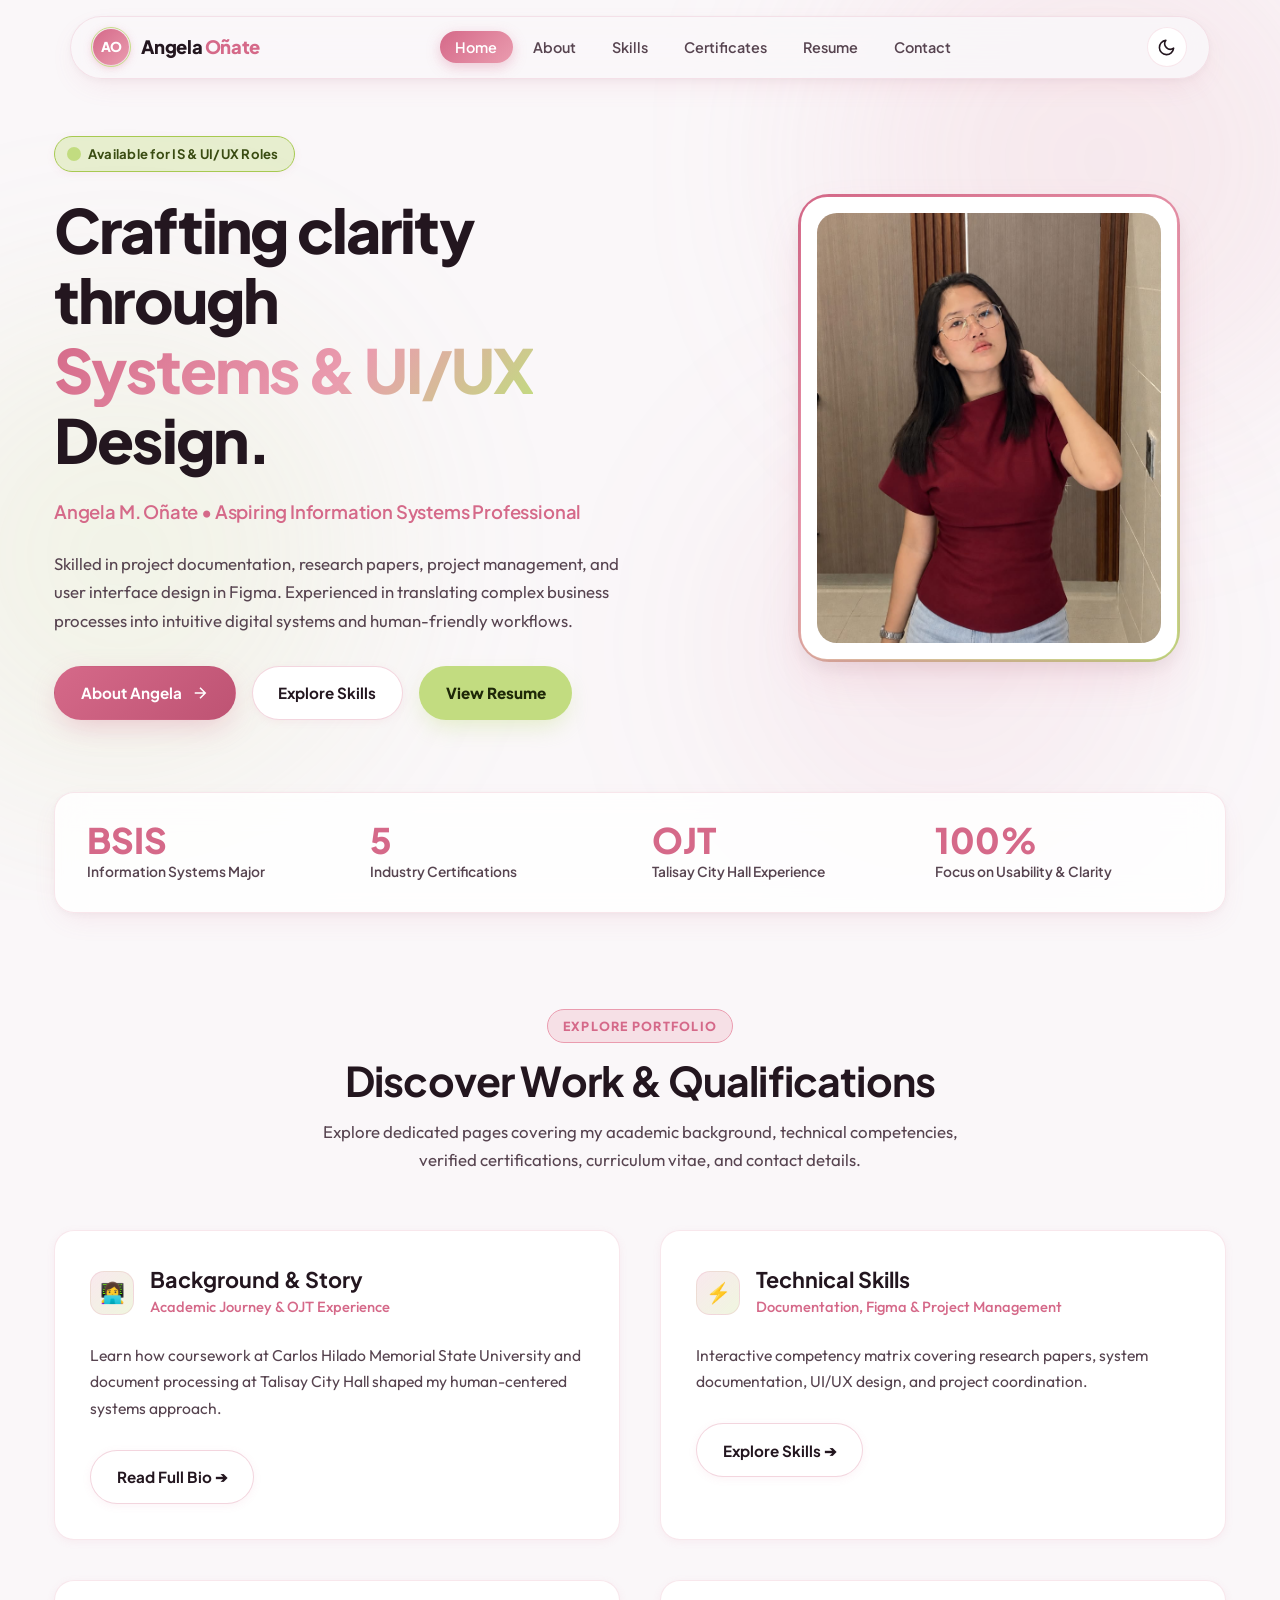
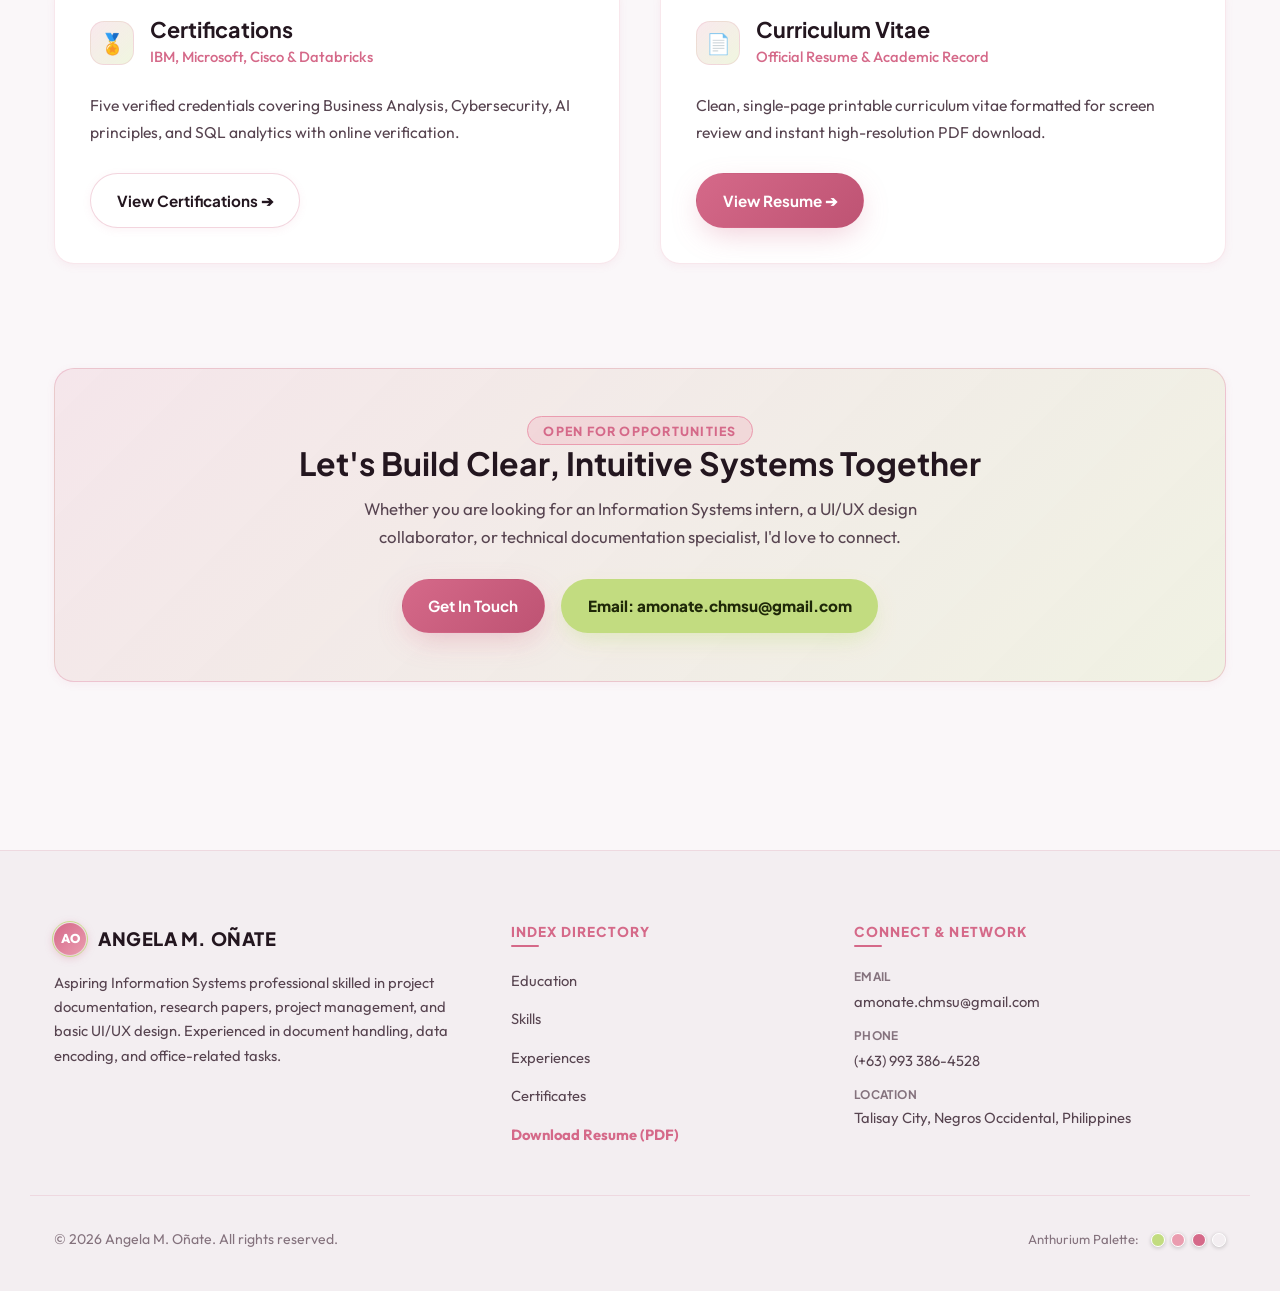
==== commit c7c61761: "Remove projects.html and all project showcases from web portfolio" ====
--- a/index.html
+++ b/index.html
@@ -44,7 +44,6 @@
         <ul class="nav-menu" id="nav-menu" role="menubar">
           <li role="none"><a href="index.html" class="nav-link active" role="menuitem">Home</a></li>
           <li role="none"><a href="about.html" class="nav-link" role="menuitem">About</a></li>
-          <li role="none"><a href="projects.html" class="nav-link" role="menuitem">Projects</a></li>
           <li role="none"><a href="skills.html" class="nav-link" role="menuitem">Skills</a></li>
           <li role="none"><a href="certificates.html" class="nav-link" role="menuitem">Certificates</a></li>
           <li role="none"><a href="resume.html" class="nav-link" role="menuitem">Resume</a></li>
@@ -74,7 +73,6 @@
       <ul class="mobile-nav-links">
         <li><a href="index.html" class="mobile-nav-link active">Home</a></li>
         <li><a href="about.html" class="mobile-nav-link">About</a></li>
-        <li><a href="projects.html" class="mobile-nav-link">Projects</a></li>
         <li><a href="skills.html" class="mobile-nav-link">Skills</a></li>
         <li><a href="certificates.html" class="mobile-nav-link">Certificates</a></li>
         <li><a href="resume.html" class="mobile-nav-link">Resume</a></li>
@@ -112,12 +110,12 @@
             </p>
 
             <div class="hero-actions">
-              <a href="projects.html" class="btn btn-primary" id="hero-cta-projects">
-                <span>Explore Projects</span>
+              <a href="about.html" class="btn btn-primary" id="hero-cta-about">
+                <span>About Angela</span>
                 <svg width="18" height="18" viewBox="0 0 24 24" fill="none" stroke="currentColor" stroke-width="2"><path d="M5 12h14M12 5l7 7-7 7"/></svg>
               </a>
-              <a href="about.html" class="btn btn-secondary">
-                <span>About Angela</span>
+              <a href="skills.html" class="btn btn-secondary">
+                <span>Explore Skills</span>
               </a>
               <a href="resume.html" class="btn btn-stem">
                 <span>View Resume</span>
@@ -167,7 +165,7 @@
           <span class="section-tag">Explore Portfolio</span>
           <h2 class="section-title">Discover Work &amp; Qualifications</h2>
           <p class="section-desc">
-            Explore dedicated pages covering my background, featured project, technical skills, verified certifications, resume, and contact details.
+            Explore dedicated pages covering my academic background, technical competencies, verified certifications, curriculum vitae, and contact details.
           </p>
         </div>
 
@@ -190,21 +188,6 @@
           <!-- Card 2 -->
           <article class="about-card">
             <div class="card-heading-group">
-              <div class="card-icon-box">🚀</div>
-              <div>
-                <h3 class="card-title">Featured Project</h3>
-                <span class="timeline-subtitle">EB Magalona HRIS • Municipal System</span>
-              </div>
-            </div>
-            <p class="about-text">
-              A web-based municipal system designed to manage employee records, monitor attendance via kiosk, and streamline human resource processes.
-            </p>
-            <a href="projects.html" class="btn btn-secondary" style="margin-top: 0.5rem;">Explore HRIS Project ➔</a>
-          </article>
-
-          <!-- Card 3 -->
-          <article class="about-card">
-            <div class="card-heading-group">
               <div class="card-icon-box">⚡</div>
               <div>
                 <h3 class="card-title">Technical Skills</h3>
@@ -217,22 +200,34 @@
             <a href="skills.html" class="btn btn-secondary" style="margin-top: 0.5rem;">Explore Skills ➔</a>
           </article>
 
-          <!-- Card 4 -->
+          <!-- Card 3 -->
           <article class="about-card">
             <div class="card-heading-group">
               <div class="card-icon-box">🏅</div>
               <div>
-                <h3 class="card-title">Certifications &amp; CV</h3>
+                <h3 class="card-title">Certifications</h3>
                 <span class="timeline-subtitle">IBM, Microsoft, Cisco &amp; Databricks</span>
               </div>
             </div>
             <p class="about-text">
-              Verified credentials in Business Analysis, Cybersecurity, AI, and SQL, along with a printable curriculum vitae.
-            </p>
-            <div style="display: flex; gap: 0.75rem; flex-wrap: wrap; margin-top: 0.5rem;">
-              <a href="certificates.html" class="btn btn-secondary">Certificates ➔</a>
-              <a href="resume.html" class="btn btn-primary">Resume ➔</a>
-            </div>
+              Five verified credentials covering Business Analysis, Cybersecurity, AI principles, and SQL analytics with online verification.
+            </p>
+            <a href="certificates.html" class="btn btn-secondary" style="margin-top: 0.5rem;">View Certifications ➔</a>
+          </article>
+
+          <!-- Card 4 -->
+          <article class="about-card">
+            <div class="card-heading-group">
+              <div class="card-icon-box">📄</div>
+              <div>
+                <h3 class="card-title">Curriculum Vitae</h3>
+                <span class="timeline-subtitle">Official Resume &amp; Academic Record</span>
+              </div>
+            </div>
+            <p class="about-text">
+              Clean, single-page printable curriculum vitae formatted for screen review and instant high-resolution PDF download.
+            </p>
+            <a href="resume.html" class="btn btn-primary" style="margin-top: 0.5rem;">View Resume ➔</a>
           </article>
         </div>
       </div>
@@ -276,7 +271,7 @@
         <ul class="footer-links-list">
           <li><a href="resume.html#education" class="footer-link">Education</a></li>
           <li><a href="skills.html" class="footer-link">Skills</a></li>
-          <li><a href="projects.html" class="footer-link">Experiences</a></li>
+          <li><a href="about.html#experience" class="footer-link">Experiences</a></li>
           <li><a href="certificates.html" class="footer-link">Certificates</a></li>
           <li><a href="resume.html" class="footer-link footer-link-resume">Download Resume (PDF)</a></li>
         </ul>
--- a/styles.css
+++ b/styles.css
@@ -2173,7 +2173,7 @@
    ========================================================================== */
 @page {
   size: A4 portrait;
-  margin: 9mm 12mm 9mm 12mm;
+  margin: 10mm 12mm 10mm 12mm;
 }
 
 @media print {
@@ -2186,8 +2186,8 @@
   html, body {
     background: #FFFFFF !important;
     color: #1A1819 !important;
-    font-size: 9.2pt !important;
-    line-height: 1.4 !important;
+    font-size: 10pt !important;
+    line-height: 1.44 !important;
     margin: 0 !important;
     padding: 0 !important;
     width: 100% !important;
@@ -2195,7 +2195,6 @@
     height: 100% !important;
     -webkit-print-color-adjust: exact !important;
     print-color-adjust: exact !important;
-    overflow: hidden !important;
   }
 
   /* Hide all website chrome, decorations, and non-resume sections */
@@ -2249,10 +2248,10 @@
     flex-direction: row !important;
     justify-content: space-between !important;
     align-items: flex-start !important;
-    gap: 9mm !important;
-    padding-bottom: 4mm !important;
-    margin-bottom: 5.5mm !important;
-    border-bottom: 1.8pt solid #D56989 !important;
+    gap: 8mm !important;
+    padding-bottom: 4.8mm !important;
+    margin-bottom: 5.8mm !important;
+    border-bottom: 2pt solid #D56989 !important;
     page-break-inside: avoid !important;
   }
 
@@ -2261,40 +2260,41 @@
   }
 
   .resume-name {
-    font-size: 20pt !important;
+    font-size: 25pt !important;
     font-weight: 800 !important;
     color: #1A1819 !important;
-    margin-bottom: 1mm !important;
-    letter-spacing: -0.01em !important;
+    margin-bottom: 1.5mm !important;
+    letter-spacing: -0.015em !important;
     line-height: 1.15 !important;
   }
 
   .resume-role {
-    font-size: 10pt !important;
+    font-size: 12pt !important;
     color: #D56989 !important;
     font-weight: 700 !important;
-    margin-bottom: 2mm !important;
+    margin-bottom: 2.4mm !important;
+    letter-spacing: -0.005em !important;
   }
 
   .resume-contact-inline {
     display: flex !important;
     flex-wrap: wrap !important;
-    gap: 4.5mm !important;
-    font-size: 8.4pt !important;
+    gap: 5mm !important;
+    font-size: 9.5pt !important;
     color: #333333 !important;
   }
 
   .contact-pill {
     display: inline-flex !important;
     align-items: center !important;
-    gap: 1mm !important;
+    gap: 1.2mm !important;
   }
 
   .resume-summary {
-    font-size: 8.7pt !important;
-    line-height: 1.4 !important;
-    color: #444444 !important;
-    margin-top: 2mm !important;
+    font-size: 9.8pt !important;
+    line-height: 1.48 !important;
+    color: #3a3839 !important;
+    margin-top: 2.6mm !important;
   }
 
   .resume-photo-box {
@@ -2302,10 +2302,10 @@
   }
 
   .resume-photo-mini {
-    width: 32mm !important;
-    height: 38mm !important;
-    border-radius: 2.8mm !important;
-    border: 1.4pt solid #D56989 !important;
+    width: 40mm !important;
+    height: 48mm !important;
+    border-radius: 3.5mm !important;
+    border: 1.5pt solid #D56989 !important;
     object-fit: cover !important;
     object-position: center 15% !important;
     box-shadow: none !important;
@@ -2315,15 +2315,15 @@
   /* Two-column body grid */
   .resume-grid-body {
     display: grid !important;
-    grid-template-columns: 1.18fr 0.82fr !important;
-    gap: 8.5mm !important;
+    grid-template-columns: 1.14fr 0.86fr !important;
+    gap: 9mm !important;
     page-break-inside: avoid !important;
   }
 
   .resume-col-main, .resume-col-side {
     display: flex !important;
     flex-direction: column !important;
-    gap: 6.5mm !important;
+    gap: 7.2mm !important;
   }
 
   .resume-section-block {
@@ -2332,21 +2332,21 @@
   }
 
   .resume-block-title {
-    font-size: 10pt !important;
+    font-size: 11.6pt !important;
     font-weight: 800 !important;
     color: #D56989 !important;
     text-transform: uppercase !important;
     letter-spacing: 0.04em !important;
-    padding-bottom: 1.3mm !important;
-    margin-bottom: 3.2mm !important;
-    border-bottom: 1.2pt solid #E8CAD6 !important;
+    padding-bottom: 1.6mm !important;
+    margin-bottom: 3.6mm !important;
+    border-bottom: 1.4pt solid #E8CAD6 !important;
   }
   .resume-block-title::after {
     display: none !important;
   }
 
   .resume-entry {
-    margin-bottom: 4mm !important;
+    margin-bottom: 4.5mm !important;
     page-break-inside: avoid !important;
   }
   .resume-entry:last-child {
@@ -2357,53 +2357,54 @@
     display: flex !important;
     justify-content: space-between !important;
     align-items: baseline !important;
-    margin-bottom: 0.4mm !important;
+    margin-bottom: 0.5mm !important;
   }
 
   .entry-role {
-    font-size: 9pt !important;
+    font-size: 10.2pt !important;
     font-weight: 700 !important;
     color: #111111 !important;
   }
 
   .entry-date {
-    font-size: 8pt !important;
+    font-size: 8.8pt !important;
     color: #666666 !important;
+    font-weight: 500 !important;
   }
 
   .entry-org {
-    font-size: 8.5pt !important;
+    font-size: 9.5pt !important;
     color: #8C2E4D !important;
     font-weight: 600 !important;
     margin-bottom: 0.7mm !important;
   }
 
   .entry-details {
-    font-size: 8.3pt !important;
-    line-height: 1.38 !important;
+    font-size: 9.3pt !important;
+    line-height: 1.42 !important;
     color: #333333 !important;
   }
 
   .resume-skill-item {
-    font-size: 8.3pt !important;
-    line-height: 1.38 !important;
-    margin-bottom: 3.2mm !important;
+    font-size: 9.3pt !important;
+    line-height: 1.42 !important;
+    margin-bottom: 3.6mm !important;
     color: #333333 !important;
   }
   .resume-skill-item:last-child {
     margin-bottom: 0 !important;
   }
   .resume-skill-item strong {
-    font-size: 8.8pt !important;
+    font-size: 9.8pt !important;
     color: #111111 !important;
     display: block !important;
-    margin-bottom: 0.4mm !important;
+    margin-bottom: 0.5mm !important;
   }
 
   /* Single Page Fit Constraint */
   body, .resume-paper, .resume-grid-body {
-    max-height: 279mm !important;
-    overflow: hidden !important;
+    page-break-inside: avoid !important;
+    break-inside: avoid !important;
   }
 }
 
